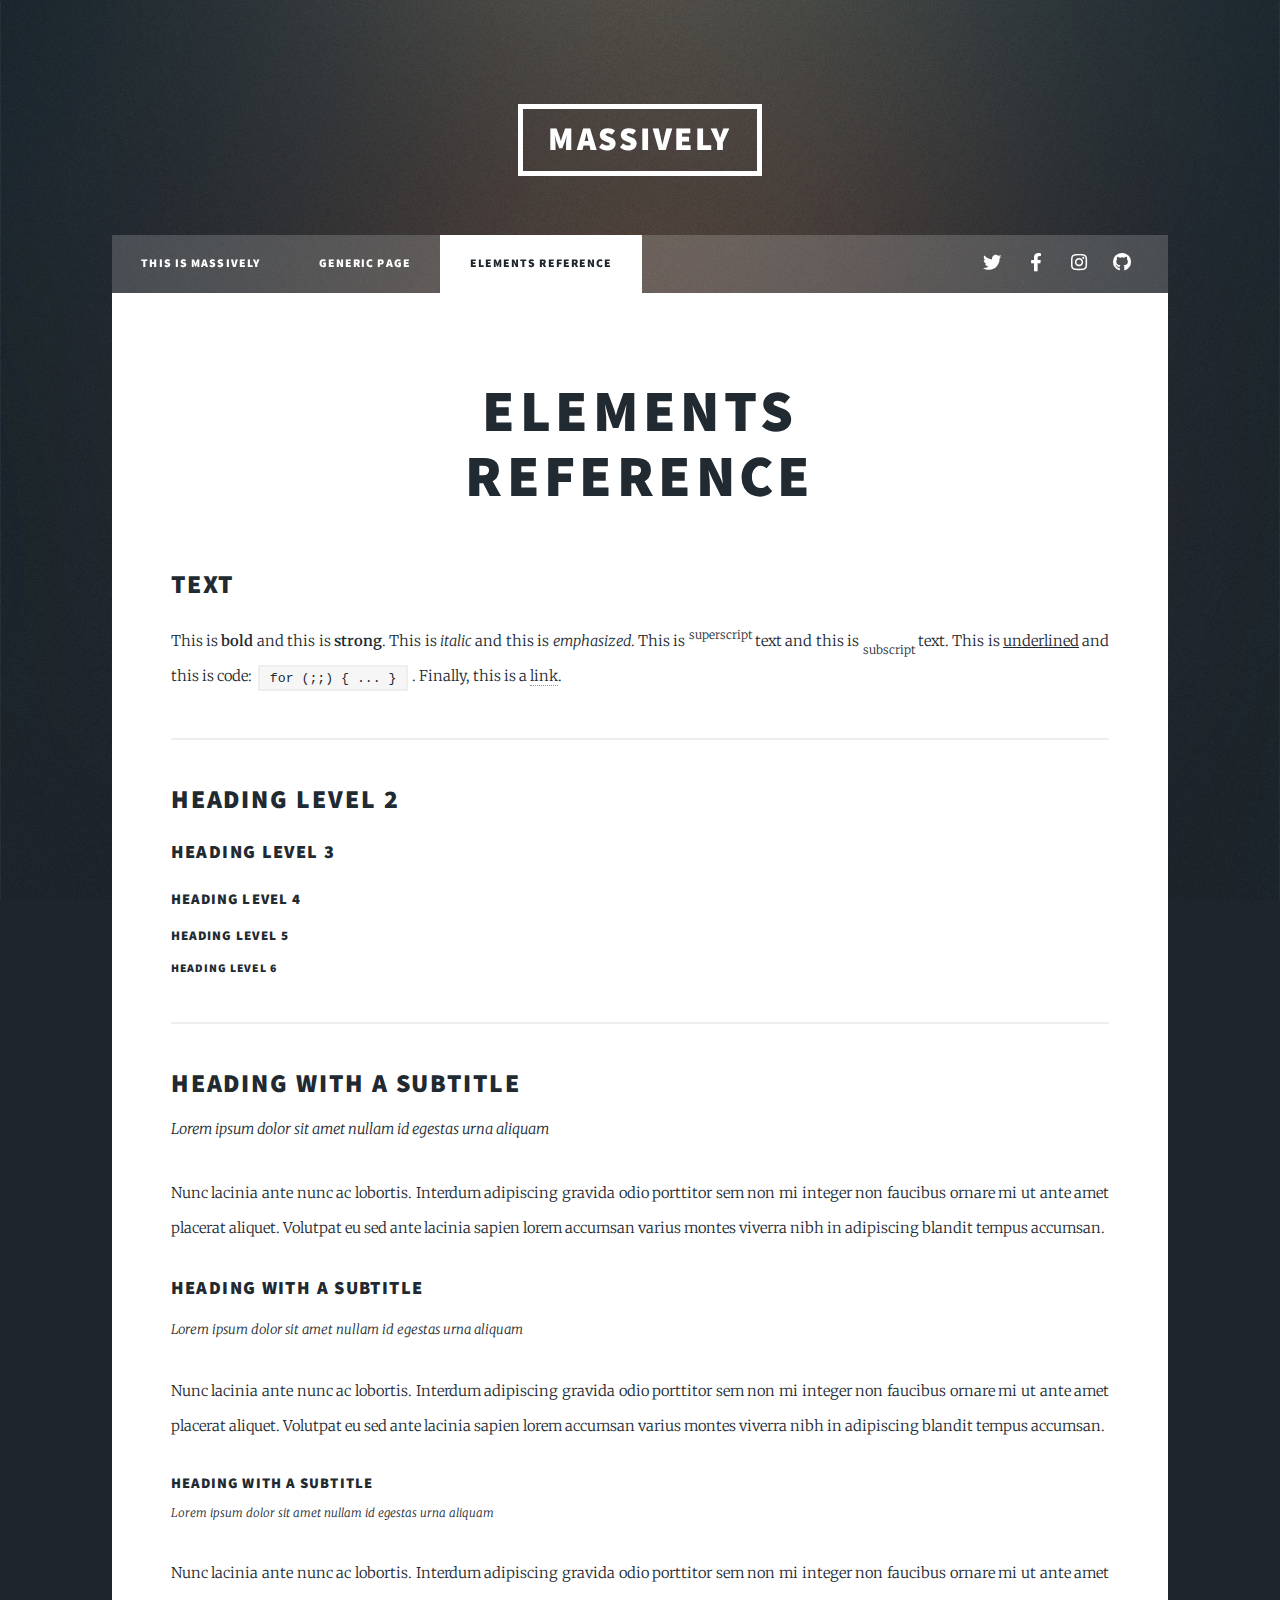
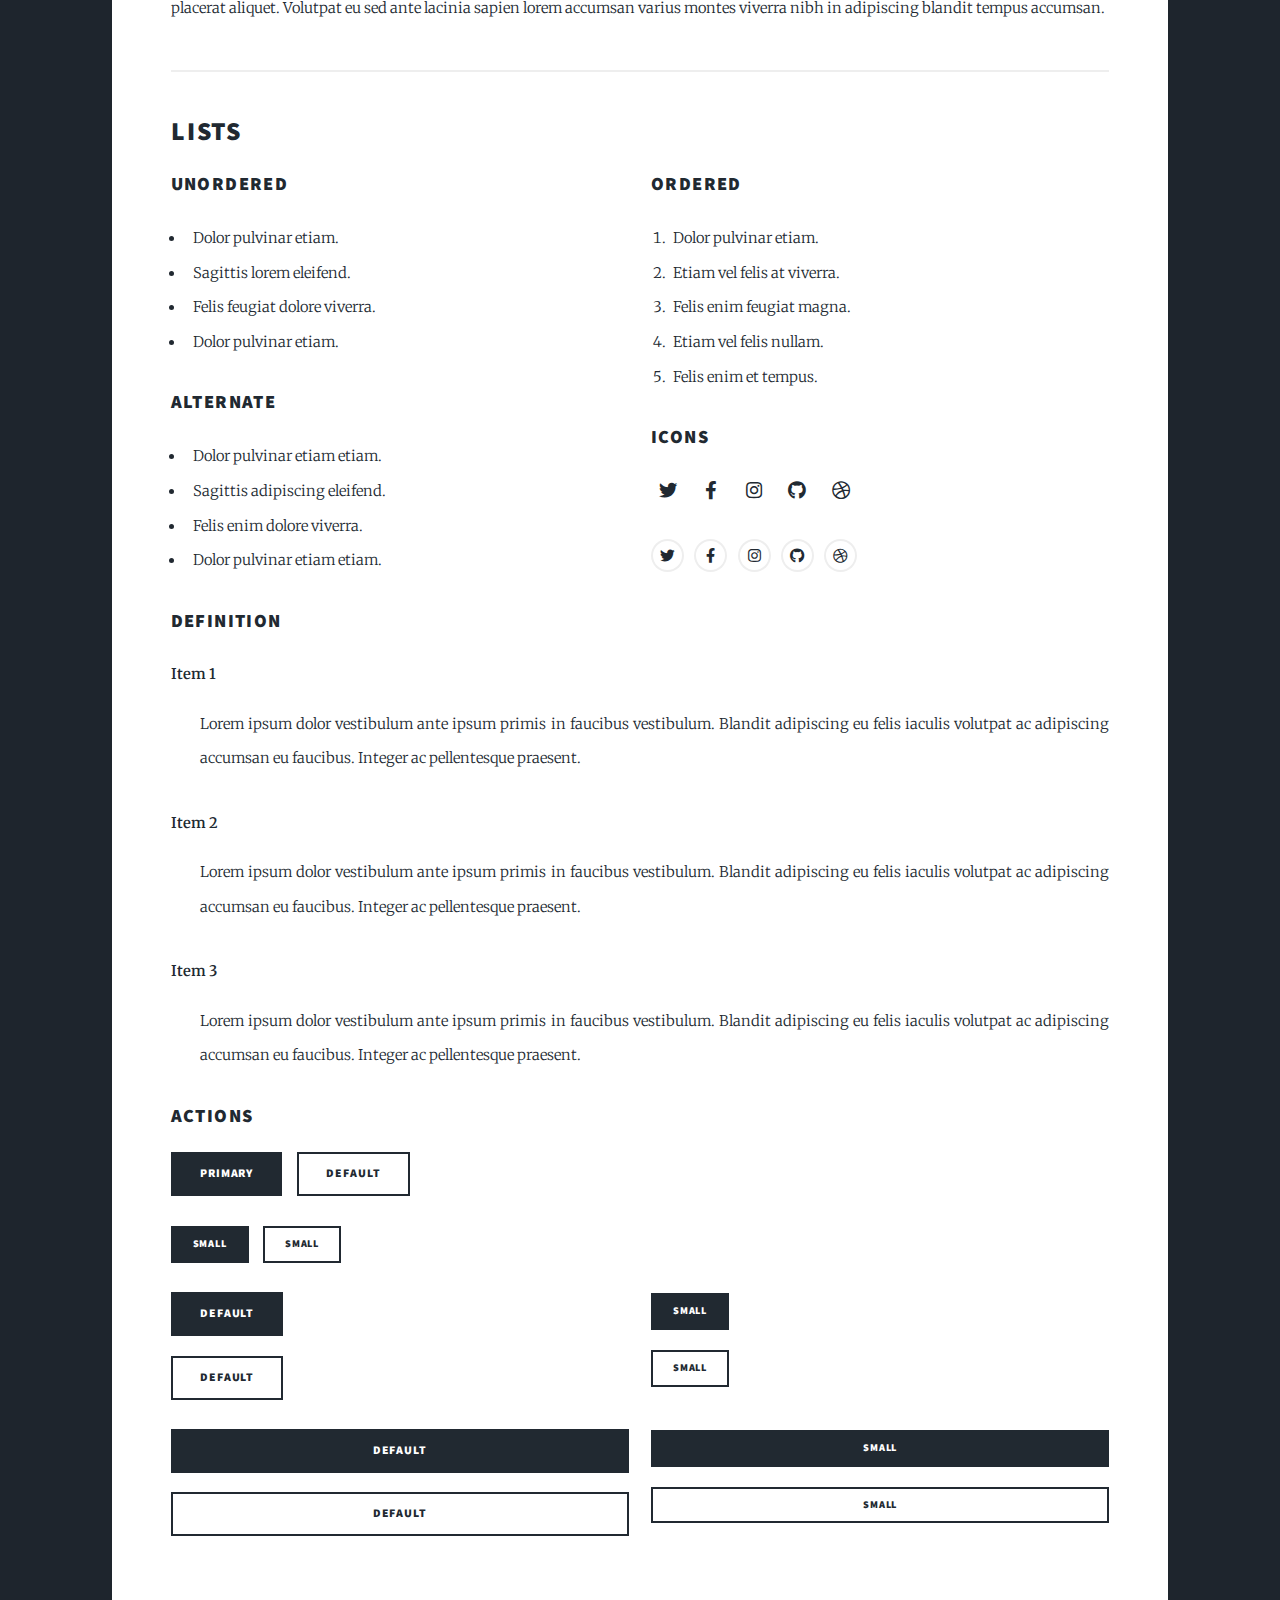
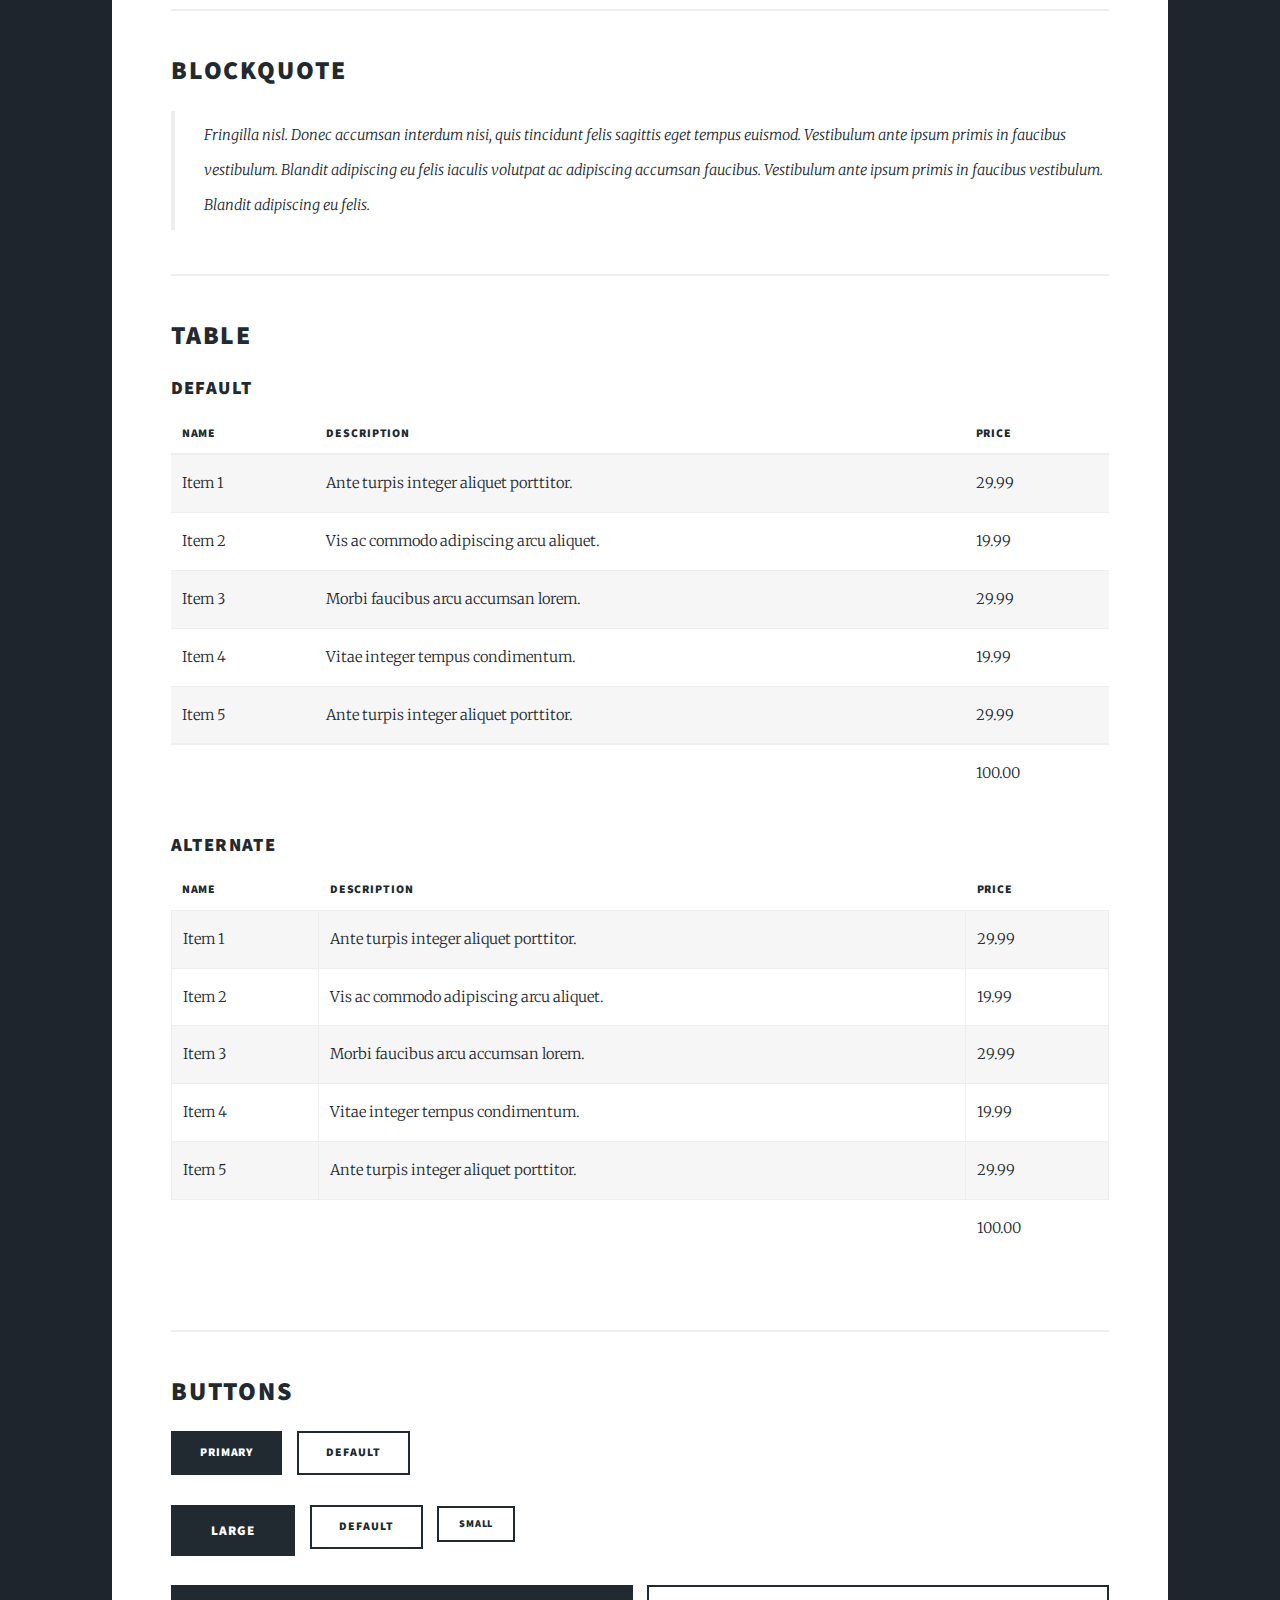
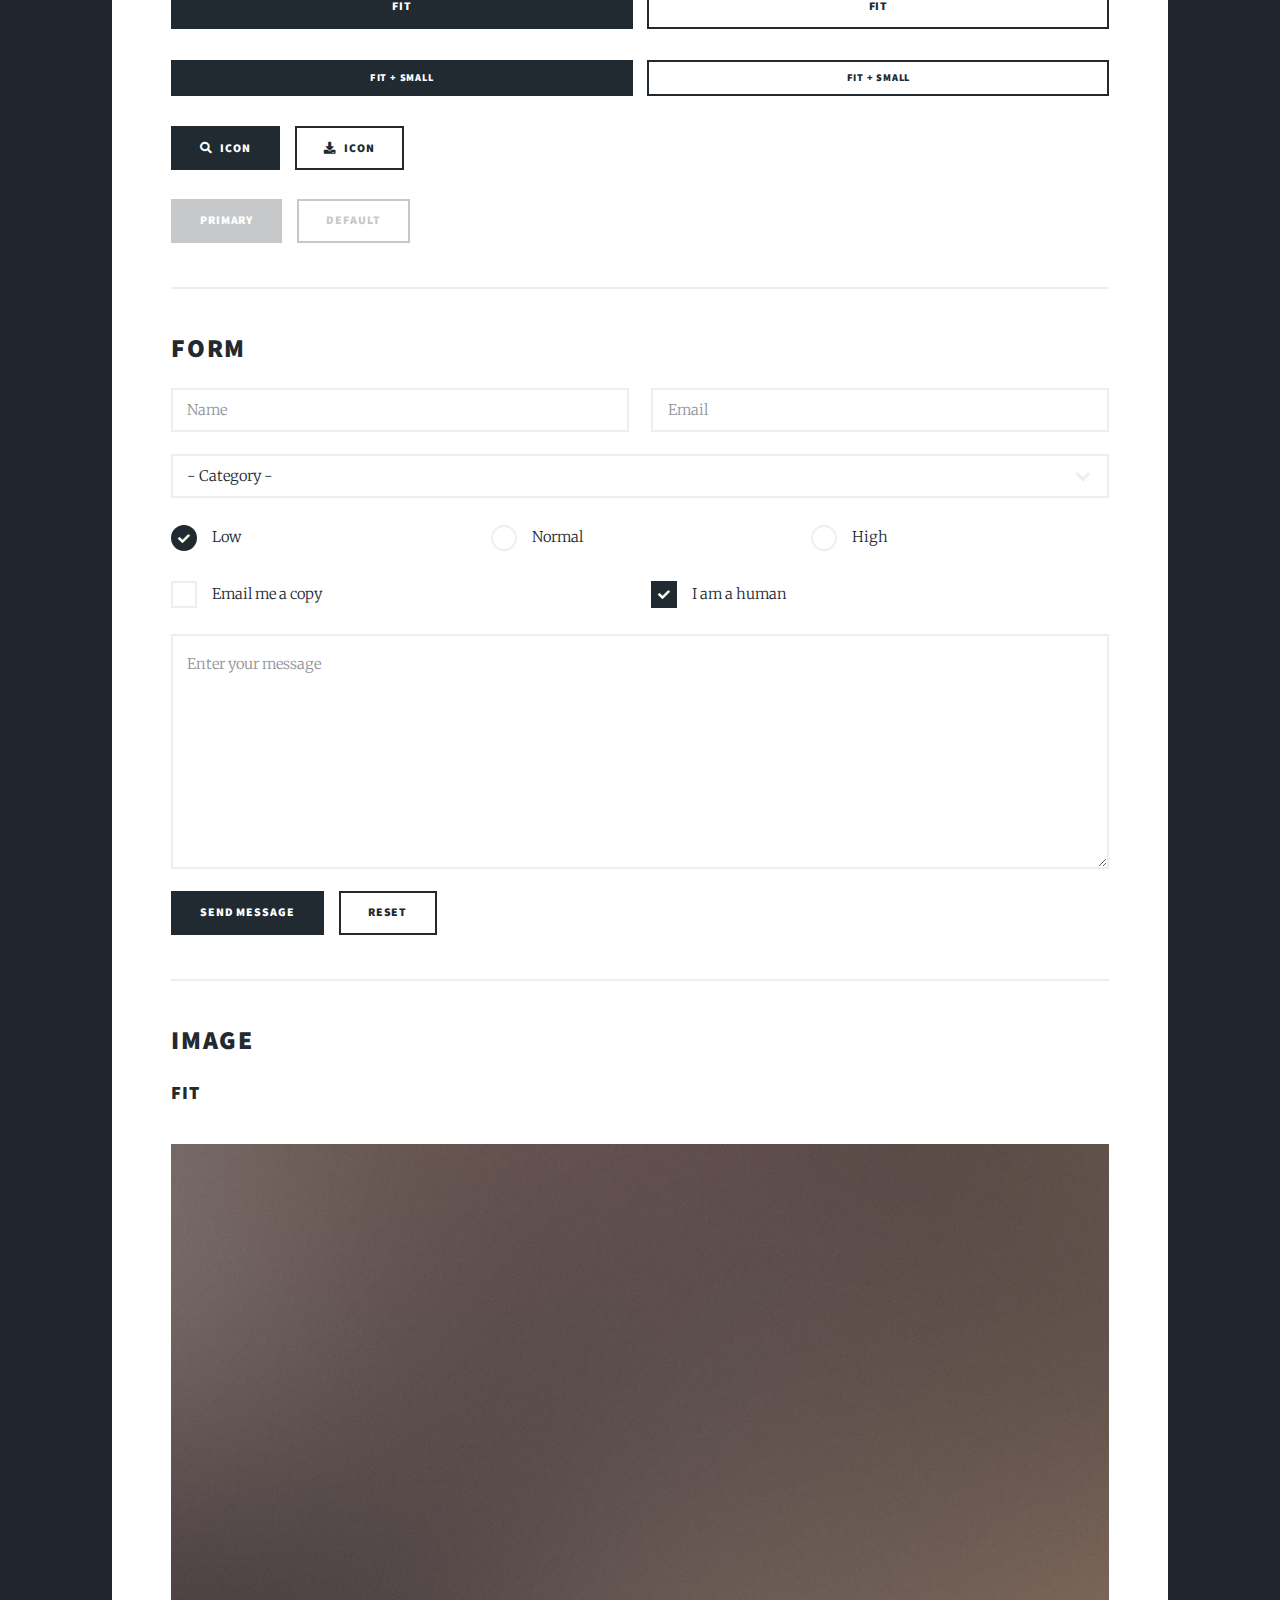
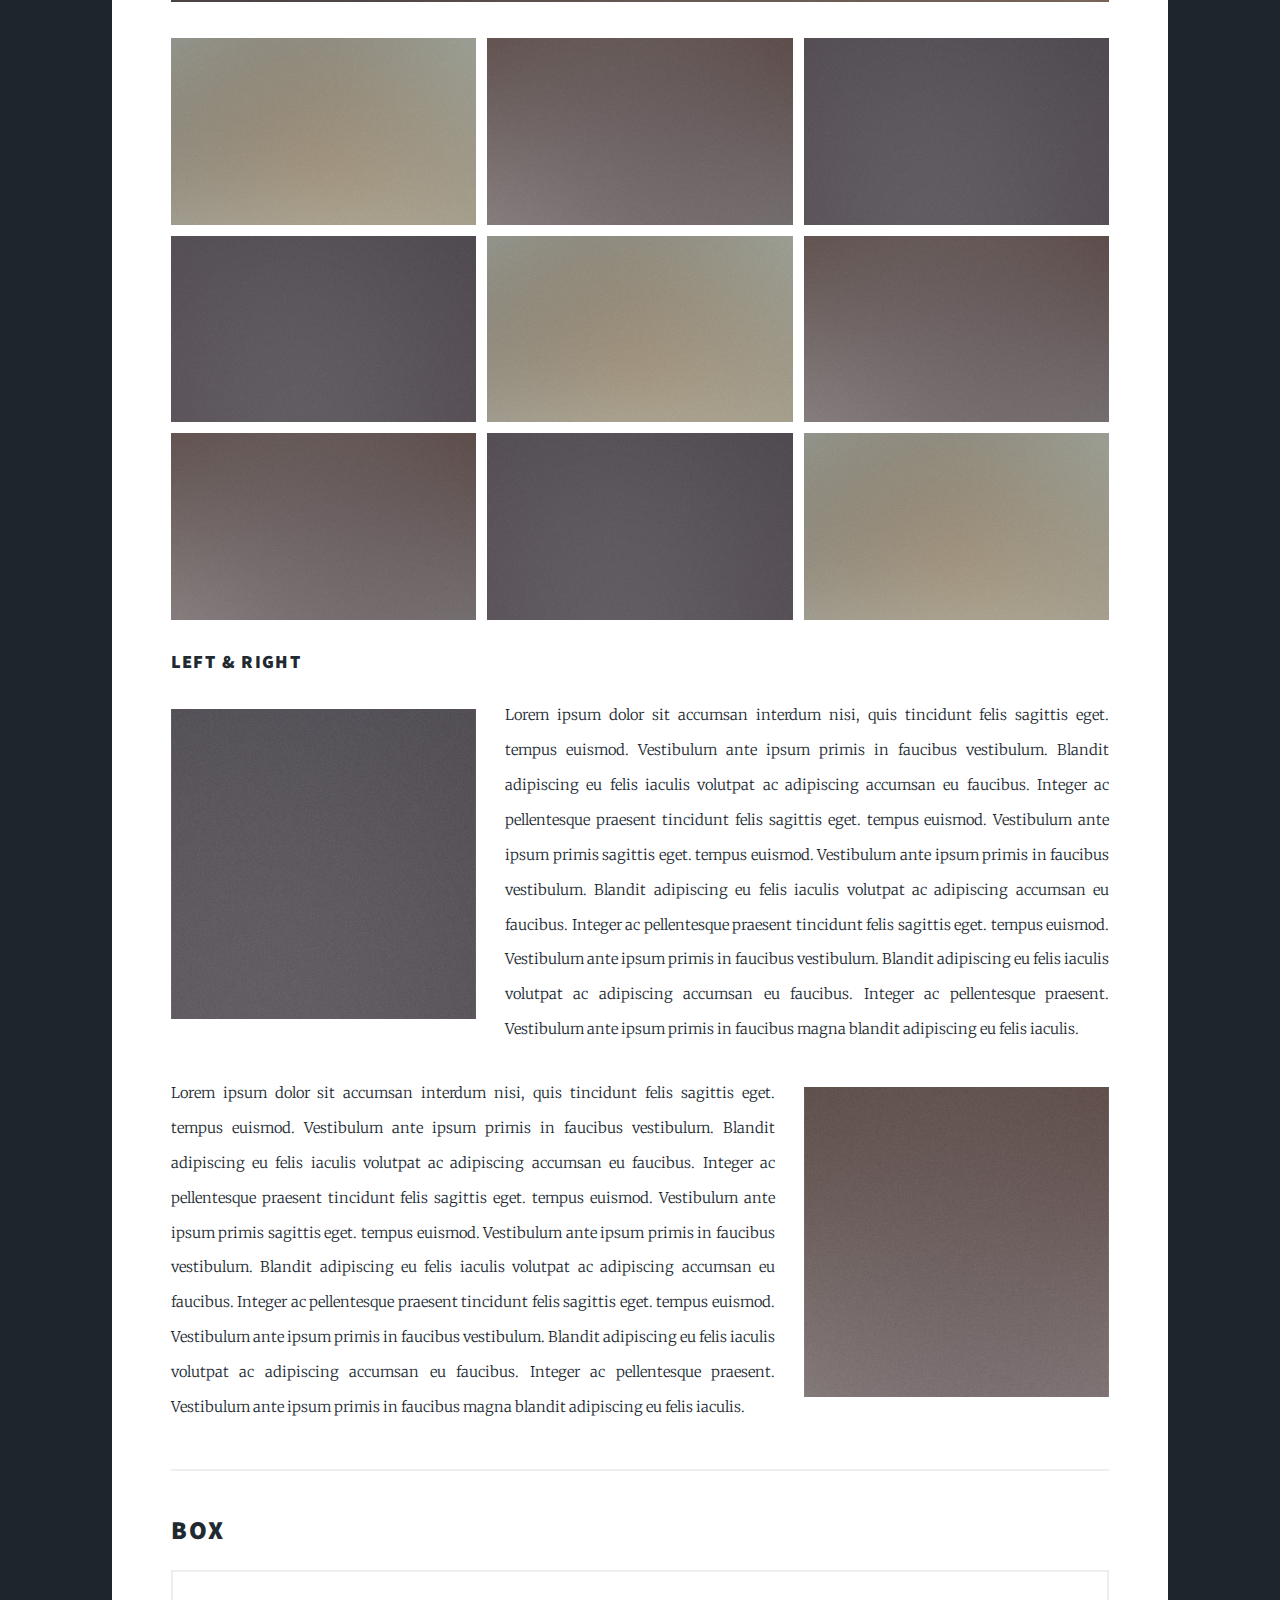
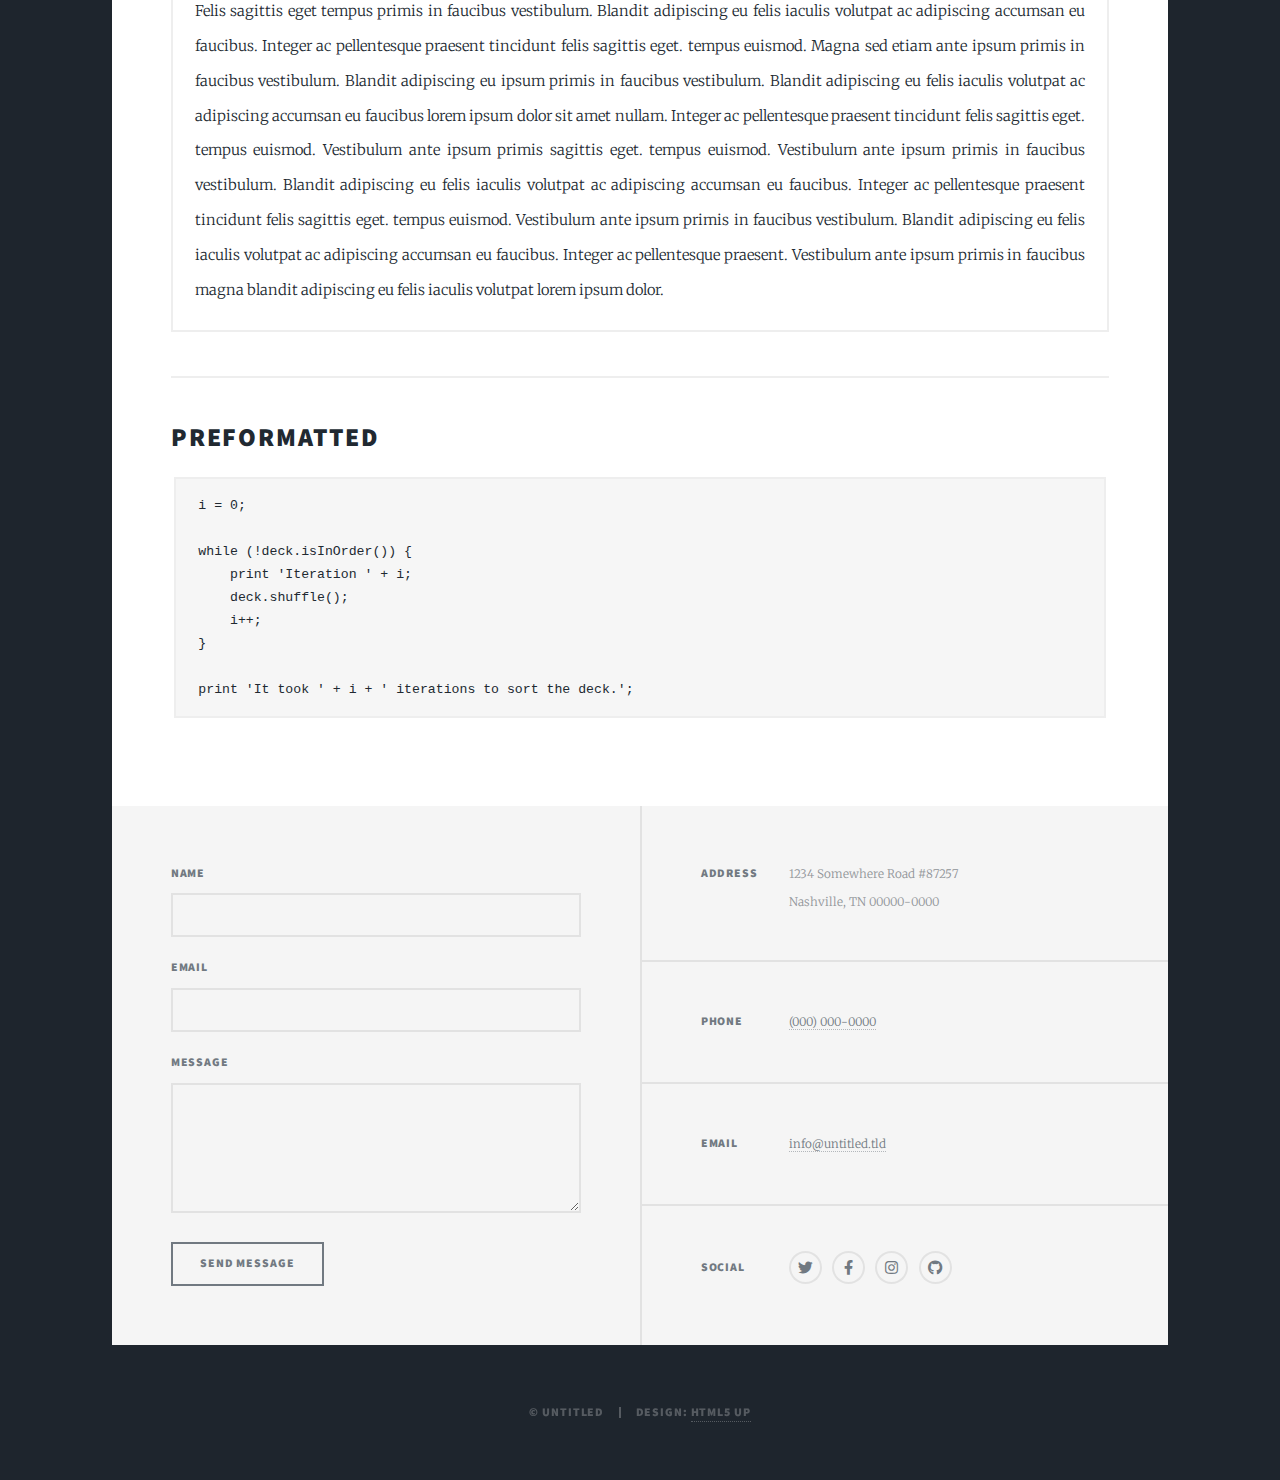
==== elements.html @ 0dc51be5 "Add files via upload" ====
<!DOCTYPE HTML>
<!--
	Massively by HTML5 UP
	html5up.net | @ajlkn
	Free for personal and commercial use under the CCA 3.0 license (html5up.net/license)
-->
<html>
	<head>
		<title>Elements Reference - Massively by HTML5 UP</title>
		<meta charset="utf-8" />
		<meta name="viewport" content="width=device-width, initial-scale=1, user-scalable=no" />
		<link rel="stylesheet" href="assets/css/main.css" />
		<noscript><link rel="stylesheet" href="assets/css/noscript.css" /></noscript>
	</head>
	<body class="is-preload">

		<!-- Wrapper -->
			<div id="wrapper">

				<!-- Header -->
					<header id="header">
						<a href="index.html" class="logo">Massively</a>
					</header>

				<!-- Nav -->
					<nav id="nav">
						<ul class="links">
							<li><a href="index.html">This is Massively</a></li>
							<li><a href="generic.html">Generic Page</a></li>
							<li class="active"><a href="elements.html">Elements Reference</a></li>
						</ul>
						<ul class="icons">
							<li><a href="#" class="icon brands fa-twitter"><span class="label">Twitter</span></a></li>
							<li><a href="#" class="icon brands fa-facebook-f"><span class="label">Facebook</span></a></li>
							<li><a href="#" class="icon brands fa-instagram"><span class="label">Instagram</span></a></li>
							<li><a href="#" class="icon brands fa-github"><span class="label">GitHub</span></a></li>
						</ul>
					</nav>

				<!-- Main -->
					<div id="main">

						<!-- Post -->
							<section class="post">
								<header class="major">
									<h1>Elements<br />
									Reference</h1>
								</header>

								<!-- Text stuff -->
									<h2>Text</h2>
									<p>This is <b>bold</b> and this is <strong>strong</strong>. This is <i>italic</i> and this is <em>emphasized</em>.
									This is <sup>superscript</sup> text and this is <sub>subscript</sub> text.
									This is <u>underlined</u> and this is code: <code>for (;;) { ... }</code>.
									Finally, this is a <a href="#">link</a>.</p>
									<hr />
									<h2>Heading Level 2</h2>
									<h3>Heading Level 3</h3>
									<h4>Heading Level 4</h4>
									<h5>Heading Level 5</h5>
									<h6>Heading Level 6</h6>
									<hr />
									<header>
										<h2>Heading with a Subtitle</h2>
										<p>Lorem ipsum dolor sit amet nullam id egestas urna aliquam</p>
									</header>
									<p>Nunc lacinia ante nunc ac lobortis. Interdum adipiscing gravida odio porttitor sem non mi integer non faucibus ornare mi ut ante amet placerat aliquet. Volutpat eu sed ante lacinia sapien lorem accumsan varius montes viverra nibh in adipiscing blandit tempus accumsan.</p>
									<header>
										<h3>Heading with a Subtitle</h3>
										<p>Lorem ipsum dolor sit amet nullam id egestas urna aliquam</p>
									</header>
									<p>Nunc lacinia ante nunc ac lobortis. Interdum adipiscing gravida odio porttitor sem non mi integer non faucibus ornare mi ut ante amet placerat aliquet. Volutpat eu sed ante lacinia sapien lorem accumsan varius montes viverra nibh in adipiscing blandit tempus accumsan.</p>
									<header>
										<h4>Heading with a Subtitle</h4>
										<p>Lorem ipsum dolor sit amet nullam id egestas urna aliquam</p>
									</header>
									<p>Nunc lacinia ante nunc ac lobortis. Interdum adipiscing gravida odio porttitor sem non mi integer non faucibus ornare mi ut ante amet placerat aliquet. Volutpat eu sed ante lacinia sapien lorem accumsan varius montes viverra nibh in adipiscing blandit tempus accumsan.</p>

									<hr />

								<!-- Lists -->
									<h2>Lists</h2>
									<div class="row">
										<div class="col-6 col-12-small">

											<h3>Unordered</h3>
											<ul>
												<li>Dolor pulvinar etiam.</li>
												<li>Sagittis lorem eleifend.</li>
												<li>Felis feugiat dolore viverra.</li>
												<li>Dolor pulvinar etiam.</li>
											</ul>

											<h3>Alternate</h3>
											<ul class="alt">
												<li>Dolor pulvinar etiam etiam.</li>
												<li>Sagittis adipiscing eleifend.</li>
												<li>Felis enim dolore viverra.</li>
												<li>Dolor pulvinar etiam etiam.</li>
											</ul>

										</div>
										<div class="col-6 col-12-small">

											<h3>Ordered</h3>
											<ol>
												<li>Dolor pulvinar etiam.</li>
												<li>Etiam vel felis at viverra.</li>
												<li>Felis enim feugiat magna.</li>
												<li>Etiam vel felis nullam.</li>
												<li>Felis enim et tempus.</li>
											</ol>

											<h3>Icons</h3>
											<ul class="icons">
												<li><a href="#" class="icon brands fa-twitter"><span class="label">Twitter</span></a></li>
												<li><a href="#" class="icon brands fa-facebook-f"><span class="label">Facebook</span></a></li>
												<li><a href="#" class="icon brands fa-instagram"><span class="label">Instagram</span></a></li>
												<li><a href="#" class="icon brands fa-github"><span class="label">Github</span></a></li>
												<li><a href="#" class="icon brands fa-dribbble"><span class="label">Dribbble</span></a></li>
											</ul>
											<ul class="icons alt">
												<li><a href="#" class="icon brands alt fa-twitter"><span class="label">Twitter</span></a></li>
												<li><a href="#" class="icon brands alt fa-facebook-f"><span class="label">Facebook</span></a></li>
												<li><a href="#" class="icon brands alt fa-instagram"><span class="label">Instagram</span></a></li>
												<li><a href="#" class="icon brands alt fa-github"><span class="label">Github</span></a></li>
												<li><a href="#" class="icon brands alt fa-dribbble"><span class="label">Dribbble</span></a></li>
											</ul>

										</div>
									</div>
									<h3>Definition</h3>
									<dl>
										<dt>Item 1</dt>
										<dd>
											<p>Lorem ipsum dolor vestibulum ante ipsum primis in faucibus vestibulum. Blandit adipiscing eu felis iaculis volutpat ac adipiscing accumsan eu faucibus. Integer ac pellentesque praesent.</p>
										</dd>
										<dt>Item 2</dt>
										<dd>
											<p>Lorem ipsum dolor vestibulum ante ipsum primis in faucibus vestibulum. Blandit adipiscing eu felis iaculis volutpat ac adipiscing accumsan eu faucibus. Integer ac pellentesque praesent.</p>
										</dd>
										<dt>Item 3</dt>
										<dd>
											<p>Lorem ipsum dolor vestibulum ante ipsum primis in faucibus vestibulum. Blandit adipiscing eu felis iaculis volutpat ac adipiscing accumsan eu faucibus. Integer ac pellentesque praesent.</p>
										</dd>
									</dl>

									<h3>Actions</h3>
									<ul class="actions">
										<li><a href="#" class="button primary">Primary</a></li>
										<li><a href="#" class="button">Default</a></li>
									</ul>
									<ul class="actions small">
										<li><a href="#" class="button primary small">Small</a></li>
										<li><a href="#" class="button small">Small</a></li>
									</ul>
									<div class="row">
										<div class="col-6 col-12-small">
											<ul class="actions stacked">
												<li><a href="#" class="button primary">Default</a></li>
												<li><a href="#" class="button">Default</a></li>
											</ul>
										</div>
										<div class="col-6 col-12-small">
											<ul class="actions stacked">
												<li><a href="#" class="button primary small">Small</a></li>
												<li><a href="#" class="button small">Small</a></li>
											</ul>
										</div>
									</div>
									<div class="row">
										<div class="col-6 col-12-small">
											<ul class="actions stacked">
												<li><a href="#" class="button primary fit">Default</a></li>
												<li><a href="#" class="button fit">Default</a></li>
											</ul>
										</div>
										<div class="col-6 col-12-small">
											<ul class="actions stacked">
												<li><a href="#" class="button primary small fit">Small</a></li>
												<li><a href="#" class="button small fit">Small</a></li>
											</ul>
										</div>
									</div>

									<hr />

								<!-- Blockquote -->
									<h2>Blockquote</h2>
									<blockquote>Fringilla nisl. Donec accumsan interdum nisi, quis tincidunt felis sagittis eget tempus euismod. Vestibulum ante ipsum primis in faucibus vestibulum. Blandit adipiscing eu felis iaculis volutpat ac adipiscing accumsan faucibus. Vestibulum ante ipsum primis in faucibus vestibulum. Blandit adipiscing eu felis.</blockquote>

									<hr />

								<!-- Table -->
									<h2>Table</h2>

									<h3>Default</h3>
									<div class="table-wrapper">
										<table>
											<thead>
												<tr>
													<th>Name</th>
													<th>Description</th>
													<th>Price</th>
												</tr>
											</thead>
											<tbody>
												<tr>
													<td>Item 1</td>
													<td>Ante turpis integer aliquet porttitor.</td>
													<td>29.99</td>
												</tr>
												<tr>
													<td>Item 2</td>
													<td>Vis ac commodo adipiscing arcu aliquet.</td>
													<td>19.99</td>
												</tr>
												<tr>
													<td>Item 3</td>
													<td> Morbi faucibus arcu accumsan lorem.</td>
													<td>29.99</td>
												</tr>
												<tr>
													<td>Item 4</td>
													<td>Vitae integer tempus condimentum.</td>
													<td>19.99</td>
												</tr>
												<tr>
													<td>Item 5</td>
													<td>Ante turpis integer aliquet porttitor.</td>
													<td>29.99</td>
												</tr>
											</tbody>
											<tfoot>
												<tr>
													<td colspan="2"></td>
													<td>100.00</td>
												</tr>
											</tfoot>
										</table>
									</div>

									<h3>Alternate</h3>
									<div class="table-wrapper">
										<table class="alt">
											<thead>
												<tr>
													<th>Name</th>
													<th>Description</th>
													<th>Price</th>
												</tr>
											</thead>
											<tbody>
												<tr>
													<td>Item 1</td>
													<td>Ante turpis integer aliquet porttitor.</td>
													<td>29.99</td>
												</tr>
												<tr>
													<td>Item 2</td>
													<td>Vis ac commodo adipiscing arcu aliquet.</td>
													<td>19.99</td>
												</tr>
												<tr>
													<td>Item 3</td>
													<td> Morbi faucibus arcu accumsan lorem.</td>
													<td>29.99</td>
												</tr>
												<tr>
													<td>Item 4</td>
													<td>Vitae integer tempus condimentum.</td>
													<td>19.99</td>
												</tr>
												<tr>
													<td>Item 5</td>
													<td>Ante turpis integer aliquet porttitor.</td>
													<td>29.99</td>
												</tr>
											</tbody>
											<tfoot>
												<tr>
													<td colspan="2"></td>
													<td>100.00</td>
												</tr>
											</tfoot>
										</table>
									</div>

									<hr />

								<!-- Buttons -->
									<h2>Buttons</h2>
									<ul class="actions">
										<li><a href="#" class="button primary">Primary</a></li>
										<li><a href="#" class="button">Default</a></li>
									</ul>
									<ul class="actions">
										<li><a href="#" class="button primary large">Large</a></li>
										<li><a href="#" class="button">Default</a></li>
										<li><a href="#" class="button small">Small</a></li>
									</ul>
									<ul class="actions fit">
										<li><a href="#" class="button primary fit">Fit</a></li>
										<li><a href="#" class="button fit">Fit</a></li>
									</ul>
									<ul class="actions fit small">
										<li><a href="#" class="button primary fit small">Fit + Small</a></li>
										<li><a href="#" class="button fit small">Fit + Small</a></li>
									</ul>
									<ul class="actions">
										<li><a href="#" class="button primary icon solid fa-search">Icon</a></li>
										<li><a href="#" class="button icon solid fa-download">Icon</a></li>
									</ul>
									<ul class="actions">
										<li><span class="button primary disabled">Primary</span></li>
										<li><span class="button disabled">Default</span></li>
									</ul>

									<hr />

								<!-- Form -->
									<h2>Form</h2>

									<form method="post" action="#">
										<div class="row gtr-uniform">
											<div class="col-6 col-12-xsmall">
												<input type="text" name="demo-name" id="demo-name" value="" placeholder="Name" />
											</div>
											<div class="col-6 col-12-xsmall">
												<input type="email" name="demo-email" id="demo-email" value="" placeholder="Email" />
											</div>
											<!-- Break -->
											<div class="col-12">
												<select name="demo-category" id="demo-category">
													<option value="">- Category -</option>
													<option value="1">Manufacturing</option>
													<option value="1">Shipping</option>
													<option value="1">Administration</option>
													<option value="1">Human Resources</option>
												</select>
											</div>
											<!-- Break -->
											<div class="col-4 col-12-small">
												<input type="radio" id="demo-priority-low" name="demo-priority" checked>
												<label for="demo-priority-low">Low</label>
											</div>
											<div class="col-4 col-12-small">
												<input type="radio" id="demo-priority-normal" name="demo-priority">
												<label for="demo-priority-normal">Normal</label>
											</div>
											<div class="col-4 col-12-small">
												<input type="radio" id="demo-priority-high" name="demo-priority">
												<label for="demo-priority-high">High</label>
											</div>
											<!-- Break -->
											<div class="col-6 col-12-small">
												<input type="checkbox" id="demo-copy" name="demo-copy">
												<label for="demo-copy">Email me a copy</label>
											</div>
											<div class="col-6 col-12-small">
												<input type="checkbox" id="demo-human" name="demo-human" checked>
												<label for="demo-human">I am a human</label>
											</div>
											<!-- Break -->
											<div class="col-12">
												<textarea name="demo-message" id="demo-message" placeholder="Enter your message" rows="6"></textarea>
											</div>
											<!-- Break -->
											<div class="col-12">
												<ul class="actions">
													<li><input type="submit" value="Send Message" class="primary" /></li>
													<li><input type="reset" value="Reset" /></li>
												</ul>
											</div>
										</div>
									</form>

									<hr />

								<!-- Image -->
									<h2>Image</h2>

									<h3>Fit</h3>
									<span class="image fit"><img src="images/pic01.jpg" alt="" /></span>
									<div class="box alt">
										<div class="row gtr-50 gtr-uniform">
											<div class="col-4"><span class="image fit"><img src="images/pic02.jpg" alt="" /></span></div>
											<div class="col-4"><span class="image fit"><img src="images/pic03.jpg" alt="" /></span></div>
											<div class="col-4"><span class="image fit"><img src="images/pic04.jpg" alt="" /></span></div>
											<!-- Break -->
											<div class="col-4"><span class="image fit"><img src="images/pic04.jpg" alt="" /></span></div>
											<div class="col-4"><span class="image fit"><img src="images/pic02.jpg" alt="" /></span></div>
											<div class="col-4"><span class="image fit"><img src="images/pic03.jpg" alt="" /></span></div>
											<!-- Break -->
											<div class="col-4"><span class="image fit"><img src="images/pic03.jpg" alt="" /></span></div>
											<div class="col-4"><span class="image fit"><img src="images/pic04.jpg" alt="" /></span></div>
											<div class="col-4"><span class="image fit"><img src="images/pic02.jpg" alt="" /></span></div>
										</div>
									</div>

									<h3>Left &amp; Right</h3>
									<p><span class="image left"><img src="images/pic08.jpg" alt="" /></span>Lorem ipsum dolor sit accumsan interdum nisi, quis tincidunt felis sagittis eget. tempus euismod. Vestibulum ante ipsum primis in faucibus vestibulum. Blandit adipiscing eu felis iaculis volutpat ac adipiscing accumsan eu faucibus. Integer ac pellentesque praesent tincidunt felis sagittis eget. tempus euismod. Vestibulum ante ipsum primis sagittis eget. tempus euismod. Vestibulum ante ipsum primis in faucibus vestibulum. Blandit adipiscing eu felis iaculis volutpat ac adipiscing accumsan eu faucibus. Integer ac pellentesque praesent tincidunt felis sagittis eget. tempus euismod. Vestibulum ante ipsum primis in faucibus vestibulum. Blandit adipiscing eu felis iaculis volutpat ac adipiscing accumsan eu faucibus. Integer ac pellentesque praesent. Vestibulum ante ipsum primis in faucibus magna blandit adipiscing eu felis iaculis.</p>
									<p><span class="image right"><img src="images/pic09.jpg" alt="" /></span>Lorem ipsum dolor sit accumsan interdum nisi, quis tincidunt felis sagittis eget. tempus euismod. Vestibulum ante ipsum primis in faucibus vestibulum. Blandit adipiscing eu felis iaculis volutpat ac adipiscing accumsan eu faucibus. Integer ac pellentesque praesent tincidunt felis sagittis eget. tempus euismod. Vestibulum ante ipsum primis sagittis eget. tempus euismod. Vestibulum ante ipsum primis in faucibus vestibulum. Blandit adipiscing eu felis iaculis volutpat ac adipiscing accumsan eu faucibus. Integer ac pellentesque praesent tincidunt felis sagittis eget. tempus euismod. Vestibulum ante ipsum primis in faucibus vestibulum. Blandit adipiscing eu felis iaculis volutpat ac adipiscing accumsan eu faucibus. Integer ac pellentesque praesent. Vestibulum ante ipsum primis in faucibus magna blandit adipiscing eu felis iaculis.</p>

									<hr />

								<!-- Box -->
									<h2>Box</h2>
									<div class="box">
										<p>Felis sagittis eget tempus primis in faucibus vestibulum. Blandit adipiscing eu felis iaculis volutpat ac adipiscing accumsan eu faucibus. Integer ac pellentesque praesent tincidunt felis sagittis eget. tempus euismod. Magna sed etiam ante ipsum primis in faucibus vestibulum. Blandit adipiscing eu ipsum primis in faucibus vestibulum. Blandit adipiscing eu felis iaculis volutpat ac adipiscing accumsan eu faucibus lorem ipsum dolor sit amet nullam. Integer ac pellentesque praesent tincidunt felis sagittis eget. tempus euismod. Vestibulum ante ipsum primis sagittis eget. tempus euismod. Vestibulum ante ipsum primis in faucibus vestibulum. Blandit adipiscing eu felis iaculis volutpat ac adipiscing accumsan eu faucibus. Integer ac pellentesque praesent tincidunt felis sagittis eget. tempus euismod. Vestibulum ante ipsum primis in faucibus vestibulum. Blandit adipiscing eu felis iaculis volutpat ac adipiscing accumsan eu faucibus. Integer ac pellentesque praesent. Vestibulum ante ipsum primis in faucibus magna blandit adipiscing eu felis iaculis volutpat lorem ipsum dolor.</p>
									</div>

									<hr />

								<!-- Preformatted Code -->
									<h2>Preformatted</h2>
									<pre><code>i = 0;

while (!deck.isInOrder()) {
    print 'Iteration ' + i;
    deck.shuffle();
    i++;
}

print 'It took ' + i + ' iterations to sort the deck.';
</code></pre>

							</section>

					</div>

				<!-- Footer -->
					<footer id="footer">
						<section>
							<form method="post" action="#">
								<div class="fields">
									<div class="field">
										<label for="name">Name</label>
										<input type="text" name="name" id="name" />
									</div>
									<div class="field">
										<label for="email">Email</label>
										<input type="text" name="email" id="email" />
									</div>
									<div class="field">
										<label for="message">Message</label>
										<textarea name="message" id="message" rows="3"></textarea>
									</div>
								</div>
								<ul class="actions">
									<li><input type="submit" value="Send Message" /></li>
								</ul>
							</form>
						</section>
						<section class="split contact">
							<section class="alt">
								<h3>Address</h3>
								<p>1234 Somewhere Road #87257<br />
								Nashville, TN 00000-0000</p>
							</section>
							<section>
								<h3>Phone</h3>
								<p><a href="#">(000) 000-0000</a></p>
							</section>
							<section>
								<h3>Email</h3>
								<p><a href="#">info@untitled.tld</a></p>
							</section>
							<section>
								<h3>Social</h3>
								<ul class="icons alt">
									<li><a href="#" class="icon brands alt fa-twitter"><span class="label">Twitter</span></a></li>
									<li><a href="#" class="icon brands alt fa-facebook-f"><span class="label">Facebook</span></a></li>
									<li><a href="#" class="icon brands alt fa-instagram"><span class="label">Instagram</span></a></li>
									<li><a href="#" class="icon brands alt fa-github"><span class="label">GitHub</span></a></li>
								</ul>
							</section>
						</section>
					</footer>

				<!-- Copyright -->
					<div id="copyright">
						<ul><li>&copy; Untitled</li><li>Design: <a href="https://html5up.net">HTML5 UP</a></li></ul>
					</div>

			</div>

		<!-- Scripts -->
			<script src="assets/js/jquery.min.js"></script>
			<script src="assets/js/jquery.scrollex.min.js"></script>
			<script src="assets/js/jquery.scrolly.min.js"></script>
			<script src="assets/js/browser.min.js"></script>
			<script src="assets/js/breakpoints.min.js"></script>
			<script src="assets/js/util.js"></script>
			<script src="assets/js/main.js"></script>

	</body>
</html>
---- assets/css/main.css ----
@import url(fontawesome-all.min.css);
@import url("https://fonts.googleapis.com/css?family=Merriweather:300,700,300italic,700italic|Source+Sans+Pro:900");

/*
	Massively by HTML5 UP
	html5up.net | @ajlkn
	Free for personal and commercial use under the CCA 3.0 license (html5up.net/license)
*/

html, body, div, span, applet, object,
iframe, h1, h2, h3, h4, h5, h6, p, blockquote,
pre, a, abbr, acronym, address, big, cite,
code, del, dfn, em, img, ins, kbd, q, s, samp,
small, strike, strong, sub, sup, tt, var, b,
u, i, center, dl, dt, dd, ol, ul, li, fieldset,
form, label, legend, table, caption, tbody,
tfoot, thead, tr, th, td, article, aside,
canvas, details, embed, figure, figcaption,
footer, header, hgroup, menu, nav, output, ruby,
section, summary, time, mark, audio, video {
	margin: 0;
	padding: 0;
	border: 0;
	font-size: 100%;
	font: inherit;
	vertical-align: baseline;}

article, aside, details, figcaption, figure,
footer, header, hgroup, menu, nav, section {
	display: block;}

body {
	line-height: 1;
}

ol, ul {
	list-style: none;
}

blockquote, q {
	quotes: none;
}

	blockquote:before, blockquote:after, q:before, q:after {
		content: '';
		content: none;
	}

table {
	border-collapse: collapse;
	border-spacing: 0;
}

body {
	-webkit-text-size-adjust: none;
}

mark {
	background-color: transparent;
	color: inherit;
}

input::-moz-focus-inner {
	border: 0;
	padding: 0;
}

input, select, textarea {
	-moz-appearance: none;
	-webkit-appearance: none;
	-ms-appearance: none;
	appearance: none;
}

/* Basic */

	@-ms-viewport {
		width: device-width;
	}

	body {
		-ms-overflow-style: scrollbar;
	}

	@media screen and (max-width: 480px) {

		html, body {
			min-width: 320px;
		}

	}

	html {
		box-sizing: border-box;
	}

	*, *:before, *:after {
		box-sizing: inherit;
	}

	body {
		background-color: #1e252d;
	}

		body.is-preload *, body.is-preload *:before, body.is-preload *:after {
			-moz-animation: none !important;
			-webkit-animation: none !important;
			-ms-animation: none !important;
			animation: none !important;
			-moz-transition: none !important;
			-webkit-transition: none !important;
			-ms-transition: none !important;
			transition: none !important;
		}

/* Type */

	html {
		font-size: 16pt;
	}

		@media screen and (max-width: 1680px) {

			html {
				font-size: 12pt;
			}

		}

		@media screen and (max-width: 1280px) {

			html {
				font-size: 11pt;
			}

		}

		@media screen and (max-width: 360px) {

			html {
				font-size: 10pt;
			}

		}

	body {
		color: #212931;
	}

	body, input, select, textarea {
		font-family: "Merriweather", Georgia, serif;
		font-weight: 300;
		font-size: 1rem;
		line-height: 2.375;
	}

	a {
		-moz-transition: color 0.2s ease-in-out, background-color 0.2s ease-in-out, border-color 0.2s ease-in-out, box-shadow 0.2s ease-in-out;
		-webkit-transition: color 0.2s ease-in-out, background-color 0.2s ease-in-out, border-color 0.2s ease-in-out, box-shadow 0.2s ease-in-out;
		-ms-transition: color 0.2s ease-in-out, background-color 0.2s ease-in-out, border-color 0.2s ease-in-out, box-shadow 0.2s ease-in-out;
		transition: color 0.2s ease-in-out, background-color 0.2s ease-in-out, border-color 0.2s ease-in-out, box-shadow 0.2s ease-in-out;
		border-bottom: dotted 1px;
		text-decoration: none;
	}

		a:hover {
			border-bottom-color: transparent;
		}

	strong, b {
		font-weight: 600;
	}

	em, i {
		font-style: italic;
	}

	p {
		text-align: justify;
		margin: 0 0 2rem 0;
	}

	h1, h2, h3, h4, h5, h6 {
		font-family: "Source Sans Pro", Helvetica, sans-serif;
		font-weight: 900;
		line-height: 1.5;
		letter-spacing: 0.075em;
		text-transform: uppercase;
		margin: 0 0 1rem 0;
	}

		h1 a, h2 a, h3 a, h4 a, h5 a, h6 a {
			border-bottom: 0;
			color: inherit;
			text-decoration: none;
		}

	h1 {
		font-size: 4rem;
		line-height: 1.1;
		margin: 0 0 2rem 0;
	}

	h2 {
		font-size: 1.75rem;
		line-height: 1.3;
		margin: 0 0 1.5rem 0;
	}

	h3 {
		font-size: 1.25rem;
		margin: 0 0 1.5rem 0;
	}

	h4 {
		font-size: 1rem;
	}

	h5 {
		font-size: 0.9rem;
	}

	h6 {
		font-size: 0.8rem;
	}

	sub {
		font-size: 0.8rem;
		position: relative;
		top: 0.5rem;
	}

	sup {
		font-size: 0.8rem;
		position: relative;
		top: -0.5rem;
	}

	blockquote {
		border-left: solid 4px;
		font-style: italic;
		margin: 0 0 2rem 0;
		padding: 0.5rem 0 0.5rem 2rem;
	}

	code {
		border: solid 2px;
		font-family: "Courier New", monospace;
		font-size: 0.9rem;
		margin: 0 0.25rem;
		padding: 0.25rem 0.65rem;
	}

	pre {
		-webkit-overflow-scrolling: touch;
		font-family: "Courier New", monospace;
		font-size: 0.9rem;
		margin: 0 0 2rem 0;
	}

		pre code {
			display: block;
			line-height: 1.75;
			padding: 1rem 1.5rem;
			overflow-x: auto;
		}

	hr {
		border: 0;
		border-bottom: solid 2px;
		margin: 3rem 0;
	}

		hr.major {
			margin: 5rem 0;
		}

	.align-left {
		text-align: left;
	}

	.align-center {
		text-align: center;
	}

	.align-right {
		text-align: right;
	}

	input, select, textarea {
		color: #212931;
	}

	a {
		color: #212931;
		border-bottom-color: rgba(33, 41, 49, 0.5);
	}

		a:hover {
			border-bottom-color: transparent;
			color: #18bfef !important;
		}

	strong, b {
		color: #212931;
	}

	h1, h2, h3, h4, h5, h6 {
		color: #212931;
	}

	blockquote {
		border-left-color: #eeeeee;
	}

	code {
		background: rgba(220, 220, 220, 0.25);
		border-color: #eeeeee;
	}

	hr {
		border-bottom-color: #eeeeee;
	}

/* Row */

	.row {
		display: flex;
		flex-wrap: wrap;
		box-sizing: border-box;
		align-items: stretch;
	}

		.row > * {
			box-sizing: border-box;
		}

		.row.gtr-uniform > * > :last-child {
			margin-bottom: 0;
		}

		.row.aln-left {
			justify-content: flex-start;
		}

		.row.aln-center {
			justify-content: center;
		}

		.row.aln-right {
			justify-content: flex-end;
		}

		.row.aln-top {
			align-items: flex-start;
		}

		.row.aln-middle {
			align-items: center;
		}

		.row.aln-bottom {
			align-items: flex-end;
		}

		.row > .imp {
			order: -1;
		}

		.row > .col-1 {
			width: 8.33333%;
		}

		.row > .off-1 {
			margin-left: 8.33333%;
		}

		.row > .col-2 {
			width: 16.66667%;
		}

		.row > .off-2 {
			margin-left: 16.66667%;
		}

		.row > .col-3 {
			width: 25%;
		}

		.row > .off-3 {
			margin-left: 25%;
		}

		.row > .col-4 {
			width: 33.33333%;
		}

		.row > .off-4 {
			margin-left: 33.33333%;
		}

		.row > .col-5 {
			width: 41.66667%;
		}

		.row > .off-5 {
			margin-left: 41.66667%;
		}

		.row > .col-6 {
			width: 50%;
		}

		.row > .off-6 {
			margin-left: 50%;
		}

		.row > .col-7 {
			width: 58.33333%;
		}

		.row > .off-7 {
			margin-left: 58.33333%;
		}

		.row > .col-8 {
			width: 66.66667%;
		}

		.row > .off-8 {
			margin-left: 66.66667%;
		}

		.row > .col-9 {
			width: 75%;
		}

		.row > .off-9 {
			margin-left: 75%;
		}

		.row > .col-10 {
			width: 83.33333%;
		}

		.row > .off-10 {
			margin-left: 83.33333%;
		}

		.row > .col-11 {
			width: 91.66667%;
		}

		.row > .off-11 {
			margin-left: 91.66667%;
		}

		.row > .col-12 {
			width: 100%;
		}

		.row > .off-12 {
			margin-left: 100%;
		}

		.row.gtr-0 {
			margin-top: 0;
			margin-left: 0rem;
		}

			.row.gtr-0 > * {
				padding: 0 0 0 0rem;
			}

			.row.gtr-0.gtr-uniform {
				margin-top: 0rem;
			}

				.row.gtr-0.gtr-uniform > * {
					padding-top: 0rem;
				}

		.row.gtr-25 {
			margin-top: 0;
			margin-left: -0.375rem;
		}

			.row.gtr-25 > * {
				padding: 0 0 0 0.375rem;
			}

			.row.gtr-25.gtr-uniform {
				margin-top: -0.375rem;
			}

				.row.gtr-25.gtr-uniform > * {
					padding-top: 0.375rem;
				}

		.row.gtr-50 {
			margin-top: 0;
			margin-left: -0.75rem;
		}

			.row.gtr-50 > * {
				padding: 0 0 0 0.75rem;
			}

			.row.gtr-50.gtr-uniform {
				margin-top: -0.75rem;
			}

				.row.gtr-50.gtr-uniform > * {
					padding-top: 0.75rem;
				}

		.row {
			margin-top: 0;
			margin-left: -1.5rem;
		}

			.row > * {
				padding: 0 0 0 1.5rem;
			}

			.row.gtr-uniform {
				margin-top: -1.5rem;
			}

				.row.gtr-uniform > * {
					padding-top: 1.5rem;
				}

		.row.gtr-150 {
			margin-top: 0;
			margin-left: -2.25rem;
		}

			.row.gtr-150 > * {
				padding: 0 0 0 2.25rem;
			}

			.row.gtr-150.gtr-uniform {
				margin-top: -2.25rem;
			}

				.row.gtr-150.gtr-uniform > * {
					padding-top: 2.25rem;
				}

		.row.gtr-200 {
			margin-top: 0;
			margin-left: -3rem;
		}

			.row.gtr-200 > * {
				padding: 0 0 0 3rem;
			}

			.row.gtr-200.gtr-uniform {
				margin-top: -3rem;
			}

				.row.gtr-200.gtr-uniform > * {
					padding-top: 3rem;
				}

		@media screen and (max-width: 1680px) {

			.row {
				display: flex;
				flex-wrap: wrap;
				box-sizing: border-box;
				align-items: stretch;
			}

				.row > * {
					box-sizing: border-box;
				}

				.row.gtr-uniform > * > :last-child {
					margin-bottom: 0;
				}

				.row.aln-left {
					justify-content: flex-start;
				}

				.row.aln-center {
					justify-content: center;
				}

				.row.aln-right {
					justify-content: flex-end;
				}

				.row.aln-top {
					align-items: flex-start;
				}

				.row.aln-middle {
					align-items: center;
				}

				.row.aln-bottom {
					align-items: flex-end;
				}

				.row > .imp-xlarge {
					order: -1;
				}

				.row > .col-1-xlarge {
					width: 8.33333%;
				}

				.row > .off-1-xlarge {
					margin-left: 8.33333%;
				}

				.row > .col-2-xlarge {
					width: 16.66667%;
				}

				.row > .off-2-xlarge {
					margin-left: 16.66667%;
				}

				.row > .col-3-xlarge {
					width: 25%;
				}

				.row > .off-3-xlarge {
					margin-left: 25%;
				}

				.row > .col-4-xlarge {
					width: 33.33333%;
				}

				.row > .off-4-xlarge {
					margin-left: 33.33333%;
				}

				.row > .col-5-xlarge {
					width: 41.66667%;
				}

				.row > .off-5-xlarge {
					margin-left: 41.66667%;
				}

				.row > .col-6-xlarge {
					width: 50%;
				}

				.row > .off-6-xlarge {
					margin-left: 50%;
				}

				.row > .col-7-xlarge {
					width: 58.33333%;
				}

				.row > .off-7-xlarge {
					margin-left: 58.33333%;
				}

				.row > .col-8-xlarge {
					width: 66.66667%;
				}

				.row > .off-8-xlarge {
					margin-left: 66.66667%;
				}

				.row > .col-9-xlarge {
					width: 75%;
				}

				.row > .off-9-xlarge {
					margin-left: 75%;
				}

				.row > .col-10-xlarge {
					width: 83.33333%;
				}

				.row > .off-10-xlarge {
					margin-left: 83.33333%;
				}

				.row > .col-11-xlarge {
					width: 91.66667%;
				}

				.row > .off-11-xlarge {
					margin-left: 91.66667%;
				}

				.row > .col-12-xlarge {
					width: 100%;
				}

				.row > .off-12-xlarge {
					margin-left: 100%;
				}

				.row.gtr-0 {
					margin-top: 0;
					margin-left: 0rem;
				}

					.row.gtr-0 > * {
						padding: 0 0 0 0rem;
					}

					.row.gtr-0.gtr-uniform {
						margin-top: 0rem;
					}

						.row.gtr-0.gtr-uniform > * {
							padding-top: 0rem;
						}

				.row.gtr-25 {
					margin-top: 0;
					margin-left: -0.375rem;
				}

					.row.gtr-25 > * {
						padding: 0 0 0 0.375rem;
					}

					.row.gtr-25.gtr-uniform {
						margin-top: -0.375rem;
					}

						.row.gtr-25.gtr-uniform > * {
							padding-top: 0.375rem;
						}

				.row.gtr-50 {
					margin-top: 0;
					margin-left: -0.75rem;
				}

					.row.gtr-50 > * {
						padding: 0 0 0 0.75rem;
					}

					.row.gtr-50.gtr-uniform {
						margin-top: -0.75rem;
					}

						.row.gtr-50.gtr-uniform > * {
							padding-top: 0.75rem;
						}

				.row {
					margin-top: 0;
					margin-left: -1.5rem;
				}

					.row > * {
						padding: 0 0 0 1.5rem;
					}

					.row.gtr-uniform {
						margin-top: -1.5rem;
					}

						.row.gtr-uniform > * {
							padding-top: 1.5rem;
						}

				.row.gtr-150 {
					margin-top: 0;
					margin-left: -2.25rem;
				}

					.row.gtr-150 > * {
						padding: 0 0 0 2.25rem;
					}

					.row.gtr-150.gtr-uniform {
						margin-top: -2.25rem;
					}

						.row.gtr-150.gtr-uniform > * {
							padding-top: 2.25rem;
						}

				.row.gtr-200 {
					margin-top: 0;
					margin-left: -3rem;
				}

					.row.gtr-200 > * {
						padding: 0 0 0 3rem;
					}

					.row.gtr-200.gtr-uniform {
						margin-top: -3rem;
					}

						.row.gtr-200.gtr-uniform > * {
							padding-top: 3rem;
						}

		}

		@media screen and (max-width: 1280px) {

			.row {
				display: flex;
				flex-wrap: wrap;
				box-sizing: border-box;
				align-items: stretch;
			}

				.row > * {
					box-sizing: border-box;
				}

				.row.gtr-uniform > * > :last-child {
					margin-bottom: 0;
				}

				.row.aln-left {
					justify-content: flex-start;
				}

				.row.aln-center {
					justify-content: center;
				}

				.row.aln-right {
					justify-content: flex-end;
				}

				.row.aln-top {
					align-items: flex-start;
				}

				.row.aln-middle {
					align-items: center;
				}

				.row.aln-bottom {
					align-items: flex-end;
				}

				.row > .imp-large {
					order: -1;
				}

				.row > .col-1-large {
					width: 8.33333%;
				}

				.row > .off-1-large {
					margin-left: 8.33333%;
				}

				.row > .col-2-large {
					width: 16.66667%;
				}

				.row > .off-2-large {
					margin-left: 16.66667%;
				}

				.row > .col-3-large {
					width: 25%;
				}

				.row > .off-3-large {
					margin-left: 25%;
				}

				.row > .col-4-large {
					width: 33.33333%;
				}

				.row > .off-4-large {
					margin-left: 33.33333%;
				}

				.row > .col-5-large {
					width: 41.66667%;
				}

				.row > .off-5-large {
					margin-left: 41.66667%;
				}

				.row > .col-6-large {
					width: 50%;
				}

				.row > .off-6-large {
					margin-left: 50%;
				}

				.row > .col-7-large {
					width: 58.33333%;
				}

				.row > .off-7-large {
					margin-left: 58.33333%;
				}

				.row > .col-8-large {
					width: 66.66667%;
				}

				.row > .off-8-large {
					margin-left: 66.66667%;
				}

				.row > .col-9-large {
					width: 75%;
				}

				.row > .off-9-large {
					margin-left: 75%;
				}

				.row > .col-10-large {
					width: 83.33333%;
				}

				.row > .off-10-large {
					margin-left: 83.33333%;
				}

				.row > .col-11-large {
					width: 91.66667%;
				}

				.row > .off-11-large {
					margin-left: 91.66667%;
				}

				.row > .col-12-large {
					width: 100%;
				}

				.row > .off-12-large {
					margin-left: 100%;
				}

				.row.gtr-0 {
					margin-top: 0;
					margin-left: 0rem;
				}

					.row.gtr-0 > * {
						padding: 0 0 0 0rem;
					}

					.row.gtr-0.gtr-uniform {
						margin-top: 0rem;
					}

						.row.gtr-0.gtr-uniform > * {
							padding-top: 0rem;
						}

				.row.gtr-25 {
					margin-top: 0;
					margin-left: -0.375rem;
				}

					.row.gtr-25 > * {
						padding: 0 0 0 0.375rem;
					}

					.row.gtr-25.gtr-uniform {
						margin-top: -0.375rem;
					}

						.row.gtr-25.gtr-uniform > * {
							padding-top: 0.375rem;
						}

				.row.gtr-50 {
					margin-top: 0;
					margin-left: -0.75rem;
				}

					.row.gtr-50 > * {
						padding: 0 0 0 0.75rem;
					}

					.row.gtr-50.gtr-uniform {
						margin-top: -0.75rem;
					}

						.row.gtr-50.gtr-uniform > * {
							padding-top: 0.75rem;
						}

				.row {
					margin-top: 0;
					margin-left: -1.5rem;
				}

					.row > * {
						padding: 0 0 0 1.5rem;
					}

					.row.gtr-uniform {
						margin-top: -1.5rem;
					}

						.row.gtr-uniform > * {
							padding-top: 1.5rem;
						}

				.row.gtr-150 {
					margin-top: 0;
					margin-left: -2.25rem;
				}

					.row.gtr-150 > * {
						padding: 0 0 0 2.25rem;
					}

					.row.gtr-150.gtr-uniform {
						margin-top: -2.25rem;
					}

						.row.gtr-150.gtr-uniform > * {
							padding-top: 2.25rem;
						}

				.row.gtr-200 {
					margin-top: 0;
					margin-left: -3rem;
				}

					.row.gtr-200 > * {
						padding: 0 0 0 3rem;
					}

					.row.gtr-200.gtr-uniform {
						margin-top: -3rem;
					}

						.row.gtr-200.gtr-uniform > * {
							padding-top: 3rem;
						}

		}

		@media screen and (max-width: 980px) {

			.row {
				display: flex;
				flex-wrap: wrap;
				box-sizing: border-box;
				align-items: stretch;
			}

				.row > * {
					box-sizing: border-box;
				}

				.row.gtr-uniform > * > :last-child {
					margin-bottom: 0;
				}

				.row.aln-left {
					justify-content: flex-start;
				}

				.row.aln-center {
					justify-content: center;
				}

				.row.aln-right {
					justify-content: flex-end;
				}

				.row.aln-top {
					align-items: flex-start;
				}

				.row.aln-middle {
					align-items: center;
				}

				.row.aln-bottom {
					align-items: flex-end;
				}

				.row > .imp-medium {
					order: -1;
				}

				.row > .col-1-medium {
					width: 8.33333%;
				}

				.row > .off-1-medium {
					margin-left: 8.33333%;
				}

				.row > .col-2-medium {
					width: 16.66667%;
				}

				.row > .off-2-medium {
					margin-left: 16.66667%;
				}

				.row > .col-3-medium {
					width: 25%;
				}

				.row > .off-3-medium {
					margin-left: 25%;
				}

				.row > .col-4-medium {
					width: 33.33333%;
				}

				.row > .off-4-medium {
					margin-left: 33.33333%;
				}

				.row > .col-5-medium {
					width: 41.66667%;
				}

				.row > .off-5-medium {
					margin-left: 41.66667%;
				}

				.row > .col-6-medium {
					width: 50%;
				}

				.row > .off-6-medium {
					margin-left: 50%;
				}

				.row > .col-7-medium {
					width: 58.33333%;
				}

				.row > .off-7-medium {
					margin-left: 58.33333%;
				}

				.row > .col-8-medium {
					width: 66.66667%;
				}

				.row > .off-8-medium {
					margin-left: 66.66667%;
				}

				.row > .col-9-medium {
					width: 75%;
				}

				.row > .off-9-medium {
					margin-left: 75%;
				}

				.row > .col-10-medium {
					width: 83.33333%;
				}

				.row > .off-10-medium {
					margin-left: 83.33333%;
				}

				.row > .col-11-medium {
					width: 91.66667%;
				}

				.row > .off-11-medium {
					margin-left: 91.66667%;
				}

				.row > .col-12-medium {
					width: 100%;
				}

				.row > .off-12-medium {
					margin-left: 100%;
				}

				.row.gtr-0 {
					margin-top: 0;
					margin-left: 0rem;
				}

					.row.gtr-0 > * {
						padding: 0 0 0 0rem;
					}

					.row.gtr-0.gtr-uniform {
						margin-top: 0rem;
					}

						.row.gtr-0.gtr-uniform > * {
							padding-top: 0rem;
						}

				.row.gtr-25 {
					margin-top: 0;
					margin-left: -0.375rem;
				}

					.row.gtr-25 > * {
						padding: 0 0 0 0.375rem;
					}

					.row.gtr-25.gtr-uniform {
						margin-top: -0.375rem;
					}

						.row.gtr-25.gtr-uniform > * {
							padding-top: 0.375rem;
						}

				.row.gtr-50 {
					margin-top: 0;
					margin-left: -0.75rem;
				}

					.row.gtr-50 > * {
						padding: 0 0 0 0.75rem;
					}

					.row.gtr-50.gtr-uniform {
						margin-top: -0.75rem;
					}

						.row.gtr-50.gtr-uniform > * {
							padding-top: 0.75rem;
						}

				.row {
					margin-top: 0;
					margin-left: -1.5rem;
				}

					.row > * {
						padding: 0 0 0 1.5rem;
					}

					.row.gtr-uniform {
						margin-top: -1.5rem;
					}

						.row.gtr-uniform > * {
							padding-top: 1.5rem;
						}

				.row.gtr-150 {
					margin-top: 0;
					margin-left: -2.25rem;
				}

					.row.gtr-150 > * {
						padding: 0 0 0 2.25rem;
					}

					.row.gtr-150.gtr-uniform {
						margin-top: -2.25rem;
					}

						.row.gtr-150.gtr-uniform > * {
							padding-top: 2.25rem;
						}

				.row.gtr-200 {
					margin-top: 0;
					margin-left: -3rem;
				}

					.row.gtr-200 > * {
						padding: 0 0 0 3rem;
					}

					.row.gtr-200.gtr-uniform {
						margin-top: -3rem;
					}

						.row.gtr-200.gtr-uniform > * {
							padding-top: 3rem;
						}

		}

		@media screen and (max-width: 736px) {

			.row {
				display: flex;
				flex-wrap: wrap;
				box-sizing: border-box;
				align-items: stretch;
			}

				.row > * {
					box-sizing: border-box;
				}

				.row.gtr-uniform > * > :last-child {
					margin-bottom: 0;
				}

				.row.aln-left {
					justify-content: flex-start;
				}

				.row.aln-center {
					justify-content: center;
				}

				.row.aln-right {
					justify-content: flex-end;
				}

				.row.aln-top {
					align-items: flex-start;
				}

				.row.aln-middle {
					align-items: center;
				}

				.row.aln-bottom {
					align-items: flex-end;
				}

				.row > .imp-small {
					order: -1;
				}

				.row > .col-1-small {
					width: 8.33333%;
				}

				.row > .off-1-small {
					margin-left: 8.33333%;
				}

				.row > .col-2-small {
					width: 16.66667%;
				}

				.row > .off-2-small {
					margin-left: 16.66667%;
				}

				.row > .col-3-small {
					width: 25%;
				}

				.row > .off-3-small {
					margin-left: 25%;
				}

				.row > .col-4-small {
					width: 33.33333%;
				}

				.row > .off-4-small {
					margin-left: 33.33333%;
				}

				.row > .col-5-small {
					width: 41.66667%;
				}

				.row > .off-5-small {
					margin-left: 41.66667%;
				}

				.row > .col-6-small {
					width: 50%;
				}

				.row > .off-6-small {
					margin-left: 50%;
				}

				.row > .col-7-small {
					width: 58.33333%;
				}

				.row > .off-7-small {
					margin-left: 58.33333%;
				}

				.row > .col-8-small {
					width: 66.66667%;
				}

				.row > .off-8-small {
					margin-left: 66.66667%;
				}

				.row > .col-9-small {
					width: 75%;
				}

				.row > .off-9-small {
					margin-left: 75%;
				}

				.row > .col-10-small {
					width: 83.33333%;
				}

				.row > .off-10-small {
					margin-left: 83.33333%;
				}

				.row > .col-11-small {
					width: 91.66667%;
				}

				.row > .off-11-small {
					margin-left: 91.66667%;
				}

				.row > .col-12-small {
					width: 100%;
				}

				.row > .off-12-small {
					margin-left: 100%;
				}

				.row.gtr-0 {
					margin-top: 0;
					margin-left: 0rem;
				}

					.row.gtr-0 > * {
						padding: 0 0 0 0rem;
					}

					.row.gtr-0.gtr-uniform {
						margin-top: 0rem;
					}

						.row.gtr-0.gtr-uniform > * {
							padding-top: 0rem;
						}

				.row.gtr-25 {
					margin-top: 0;
					margin-left: -0.375rem;
				}

					.row.gtr-25 > * {
						padding: 0 0 0 0.375rem;
					}

					.row.gtr-25.gtr-uniform {
						margin-top: -0.375rem;
					}

						.row.gtr-25.gtr-uniform > * {
							padding-top: 0.375rem;
						}

				.row.gtr-50 {
					margin-top: 0;
					margin-left: -0.75rem;
				}

					.row.gtr-50 > * {
						padding: 0 0 0 0.75rem;
					}

					.row.gtr-50.gtr-uniform {
						margin-top: -0.75rem;
					}

						.row.gtr-50.gtr-uniform > * {
							padding-top: 0.75rem;
						}

				.row {
					margin-top: 0;
					margin-left: -1.5rem;
				}

					.row > * {
						padding: 0 0 0 1.5rem;
					}

					.row.gtr-uniform {
						margin-top: -1.5rem;
					}

						.row.gtr-uniform > * {
							padding-top: 1.5rem;
						}

				.row.gtr-150 {
					margin-top: 0;
					margin-left: -2.25rem;
				}

					.row.gtr-150 > * {
						padding: 0 0 0 2.25rem;
					}

					.row.gtr-150.gtr-uniform {
						margin-top: -2.25rem;
					}

						.row.gtr-150.gtr-uniform > * {
							padding-top: 2.25rem;
						}

				.row.gtr-200 {
					margin-top: 0;
					margin-left: -3rem;
				}

					.row.gtr-200 > * {
						padding: 0 0 0 3rem;
					}

					.row.gtr-200.gtr-uniform {
						margin-top: -3rem;
					}

						.row.gtr-200.gtr-uniform > * {
							padding-top: 3rem;
						}

		}

		@media screen and (max-width: 480px) {

			.row {
				display: flex;
				flex-wrap: wrap;
				box-sizing: border-box;
				align-items: stretch;
			}

				.row > * {
					box-sizing: border-box;
				}

				.row.gtr-uniform > * > :last-child {
					margin-bottom: 0;
				}

				.row.aln-left {
					justify-content: flex-start;
				}

				.row.aln-center {
					justify-content: center;
				}

				.row.aln-right {
					justify-content: flex-end;
				}

				.row.aln-top {
					align-items: flex-start;
				}

				.row.aln-middle {
					align-items: center;
				}

				.row.aln-bottom {
					align-items: flex-end;
				}

				.row > .imp-xsmall {
					order: -1;
				}

				.row > .col-1-xsmall {
					width: 8.33333%;
				}

				.row > .off-1-xsmall {
					margin-left: 8.33333%;
				}

				.row > .col-2-xsmall {
					width: 16.66667%;
				}

				.row > .off-2-xsmall {
					margin-left: 16.66667%;
				}

				.row > .col-3-xsmall {
					width: 25%;
				}

				.row > .off-3-xsmall {
					margin-left: 25%;
				}

				.row > .col-4-xsmall {
					width: 33.33333%;
				}

				.row > .off-4-xsmall {
					margin-left: 33.33333%;
				}

				.row > .col-5-xsmall {
					width: 41.66667%;
				}

				.row > .off-5-xsmall {
					margin-left: 41.66667%;
				}

				.row > .col-6-xsmall {
					width: 50%;
				}

				.row > .off-6-xsmall {
					margin-left: 50%;
				}

				.row > .col-7-xsmall {
					width: 58.33333%;
				}

				.row > .off-7-xsmall {
					margin-left: 58.33333%;
				}

				.row > .col-8-xsmall {
					width: 66.66667%;
				}

				.row > .off-8-xsmall {
					margin-left: 66.66667%;
				}

				.row > .col-9-xsmall {
					width: 75%;
				}

				.row > .off-9-xsmall {
					margin-left: 75%;
				}

				.row > .col-10-xsmall {
					width: 83.33333%;
				}

				.row > .off-10-xsmall {
					margin-left: 83.33333%;
				}

				.row > .col-11-xsmall {
					width: 91.66667%;
				}

				.row > .off-11-xsmall {
					margin-left: 91.66667%;
				}

				.row > .col-12-xsmall {
					width: 100%;
				}

				.row > .off-12-xsmall {
					margin-left: 100%;
				}

				.row.gtr-0 {
					margin-top: 0;
					margin-left: 0rem;
				}

					.row.gtr-0 > * {
						padding: 0 0 0 0rem;
					}

					.row.gtr-0.gtr-uniform {
						margin-top: 0rem;
					}

						.row.gtr-0.gtr-uniform > * {
							padding-top: 0rem;
						}

				.row.gtr-25 {
					margin-top: 0;
					margin-left: -0.375rem;
				}

					.row.gtr-25 > * {
						padding: 0 0 0 0.375rem;
					}

					.row.gtr-25.gtr-uniform {
						margin-top: -0.375rem;
					}

						.row.gtr-25.gtr-uniform > * {
							padding-top: 0.375rem;
						}

				.row.gtr-50 {
					margin-top: 0;
					margin-left: -0.75rem;
				}

					.row.gtr-50 > * {
						padding: 0 0 0 0.75rem;
					}

					.row.gtr-50.gtr-uniform {
						margin-top: -0.75rem;
					}

						.row.gtr-50.gtr-uniform > * {
							padding-top: 0.75rem;
						}

				.row {
					margin-top: 0;
					margin-left: -1.5rem;
				}

					.row > * {
						padding: 0 0 0 1.5rem;
					}

					.row.gtr-uniform {
						margin-top: -1.5rem;
					}

						.row.gtr-uniform > * {
							padding-top: 1.5rem;
						}

				.row.gtr-150 {
					margin-top: 0;
					margin-left: -2.25rem;
				}

					.row.gtr-150 > * {
						padding: 0 0 0 2.25rem;
					}

					.row.gtr-150.gtr-uniform {
						margin-top: -2.25rem;
					}

						.row.gtr-150.gtr-uniform > * {
							padding-top: 2.25rem;
						}

				.row.gtr-200 {
					margin-top: 0;
					margin-left: -3rem;
				}

					.row.gtr-200 > * {
						padding: 0 0 0 3rem;
					}

					.row.gtr-200.gtr-uniform {
						margin-top: -3rem;
					}

						.row.gtr-200.gtr-uniform > * {
							padding-top: 3rem;
						}

		}

		@media screen and (max-width: 360px) {

			.row {
				display: flex;
				flex-wrap: wrap;
				box-sizing: border-box;
				align-items: stretch;
			}

				.row > * {
					box-sizing: border-box;
				}

				.row.gtr-uniform > * > :last-child {
					margin-bottom: 0;
				}

				.row.aln-left {
					justify-content: flex-start;
				}

				.row.aln-center {
					justify-content: center;
				}

				.row.aln-right {
					justify-content: flex-end;
				}

				.row.aln-top {
					align-items: flex-start;
				}

				.row.aln-middle {
					align-items: center;
				}

				.row.aln-bottom {
					align-items: flex-end;
				}

				.row > .imp-xxsmall {
					order: -1;
				}

				.row > .col-1-xxsmall {
					width: 8.33333%;
				}

				.row > .off-1-xxsmall {
					margin-left: 8.33333%;
				}

				.row > .col-2-xxsmall {
					width: 16.66667%;
				}

				.row > .off-2-xxsmall {
					margin-left: 16.66667%;
				}

				.row > .col-3-xxsmall {
					width: 25%;
				}

				.row > .off-3-xxsmall {
					margin-left: 25%;
				}

				.row > .col-4-xxsmall {
					width: 33.33333%;
				}

				.row > .off-4-xxsmall {
					margin-left: 33.33333%;
				}

				.row > .col-5-xxsmall {
					width: 41.66667%;
				}

				.row > .off-5-xxsmall {
					margin-left: 41.66667%;
				}

				.row > .col-6-xxsmall {
					width: 50%;
				}

				.row > .off-6-xxsmall {
					margin-left: 50%;
				}

				.row > .col-7-xxsmall {
					width: 58.33333%;
				}

				.row > .off-7-xxsmall {
					margin-left: 58.33333%;
				}

				.row > .col-8-xxsmall {
					width: 66.66667%;
				}

				.row > .off-8-xxsmall {
					margin-left: 66.66667%;
				}

				.row > .col-9-xxsmall {
					width: 75%;
				}

				.row > .off-9-xxsmall {
					margin-left: 75%;
				}

				.row > .col-10-xxsmall {
					width: 83.33333%;
				}

				.row > .off-10-xxsmall {
					margin-left: 83.33333%;
				}

				.row > .col-11-xxsmall {
					width: 91.66667%;
				}

				.row > .off-11-xxsmall {
					margin-left: 91.66667%;
				}

				.row > .col-12-xxsmall {
					width: 100%;
				}

				.row > .off-12-xxsmall {
					margin-left: 100%;
				}

				.row.gtr-0 {
					margin-top: 0;
					margin-left: 0rem;
				}

					.row.gtr-0 > * {
						padding: 0 0 0 0rem;
					}

					.row.gtr-0.gtr-uniform {
						margin-top: 0rem;
					}

						.row.gtr-0.gtr-uniform > * {
							padding-top: 0rem;
						}

				.row.gtr-25 {
					margin-top: 0;
					margin-left: -0.375rem;
				}

					.row.gtr-25 > * {
						padding: 0 0 0 0.375rem;
					}

					.row.gtr-25.gtr-uniform {
						margin-top: -0.375rem;
					}

						.row.gtr-25.gtr-uniform > * {
							padding-top: 0.375rem;
						}

				.row.gtr-50 {
					margin-top: 0;
					margin-left: -0.75rem;
				}

					.row.gtr-50 > * {
						padding: 0 0 0 0.75rem;
					}

					.row.gtr-50.gtr-uniform {
						margin-top: -0.75rem;
					}

						.row.gtr-50.gtr-uniform > * {
							padding-top: 0.75rem;
						}

				.row {
					margin-top: 0;
					margin-left: -1.5rem;
				}

					.row > * {
						padding: 0 0 0 1.5rem;
					}

					.row.gtr-uniform {
						margin-top: -1.5rem;
					}

						.row.gtr-uniform > * {
							padding-top: 1.5rem;
						}

				.row.gtr-150 {
					margin-top: 0;
					margin-left: -2.25rem;
				}

					.row.gtr-150 > * {
						padding: 0 0 0 2.25rem;
					}

					.row.gtr-150.gtr-uniform {
						margin-top: -2.25rem;
					}

						.row.gtr-150.gtr-uniform > * {
							padding-top: 2.25rem;
						}

				.row.gtr-200 {
					margin-top: 0;
					margin-left: -3rem;
				}

					.row.gtr-200 > * {
						padding: 0 0 0 3rem;
					}

					.row.gtr-200.gtr-uniform {
						margin-top: -3rem;
					}

						.row.gtr-200.gtr-uniform > * {
							padding-top: 3rem;
						}

		}

/* Box */

	.box {
		border: solid 2px;
		margin-bottom: 2rem;
		padding: 1.5rem;
	}

		.box > :last-child,
		.box > :last-child > :last-child,
		.box > :last-child > :last-child > :last-child {
			margin-bottom: 0;
		}

		.box.alt {
			border: 0;
			border-radius: 0;
			padding: 0;
		}

	.box {
		border-color: #eeeeee;
	}

/* Button */

	input[type="submit"],
	input[type="reset"],
	input[type="button"],
	button,
	.button {
		-moz-appearance: none;
		-webkit-appearance: none;
		-ms-appearance: none;
		appearance: none;
		-moz-transition: background-color 0.2s ease-in-out, box-shadow 0.2s ease-in-out, color 0.2s ease-in-out;
		-webkit-transition: background-color 0.2s ease-in-out, box-shadow 0.2s ease-in-out, color 0.2s ease-in-out;
		-ms-transition: background-color 0.2s ease-in-out, box-shadow 0.2s ease-in-out, color 0.2s ease-in-out;
		transition: background-color 0.2s ease-in-out, box-shadow 0.2s ease-in-out, color 0.2s ease-in-out;
		border: 0;
		border-radius: 0;
		cursor: pointer;
		display: inline-block;
		font-family: "Source Sans Pro", Helvetica, sans-serif;
		font-size: 0.8rem;
		font-weight: 900;
		letter-spacing: 0.075em;
		height: 3rem;
		line-height: 3rem;
		padding: 0 2rem;
		text-align: center;
		text-decoration: none;
		text-transform: uppercase;
		white-space: nowrap;
	}

		input[type="submit"].icon:before,
		input[type="reset"].icon:before,
		input[type="button"].icon:before,
		button.icon:before,
		.button.icon:before {
			margin-right: 0.5rem;
		}

		input[type="submit"].icon.solo,
		input[type="reset"].icon.solo,
		input[type="button"].icon.solo,
		button.icon.solo,
		.button.icon.solo {
			position: relative;
			width: 4rem;
			height: 4rem;
			line-height: 4rem;
			border-radius: 4rem;
			text-indent: 4rem;
			overflow: hidden;
			padding: 0;
			white-space: nowrap;
		}

			input[type="submit"].icon.solo:before,
			input[type="reset"].icon.solo:before,
			input[type="button"].icon.solo:before,
			button.icon.solo:before,
			.button.icon.solo:before {
				position: absolute;
				display: block;
				top: 0;
				left: 0;
				width: inherit;
				height: inherit;
				line-height: inherit;
				font-size: 1.25rem;
				margin-right: 0;
				text-align: center;
				text-indent: 0;
			}

		input[type="submit"].fit,
		input[type="reset"].fit,
		input[type="button"].fit,
		button.fit,
		.button.fit {
			width: 100%;
		}

		input[type="submit"].small,
		input[type="reset"].small,
		input[type="button"].small,
		button.small,
		.button.small {
			font-size: 0.7rem;
			height: 2.5rem;
			line-height: 2.5rem;
			padding: 0 1.5rem;
		}

		input[type="submit"].large,
		input[type="reset"].large,
		input[type="button"].large,
		button.large,
		.button.large {
			font-size: 0.9rem;
			height: 3.5rem;
			line-height: 3.5rem;
			padding: 0 2.75rem;
		}

		@media screen and (max-width: 980px) {

			input[type="submit"],
			input[type="reset"],
			input[type="button"],
			button,
			.button {
				font-size: 0.9rem;
				height: 3.25rem;
				line-height: 3.25rem;
			}

				input[type="submit"].large,
				input[type="reset"].large,
				input[type="button"].large,
				button.large,
				.button.large {
					font-size: 1rem;
					height: 3.75rem;
					line-height: 3.75rem;
				}

		}

		input[type="submit"].disabled, input[type="submit"]:disabled,
		input[type="reset"].disabled,
		input[type="reset"]:disabled,
		input[type="button"].disabled,
		input[type="button"]:disabled,
		button.disabled,
		button:disabled,
		.button.disabled,
		.button:disabled {
			pointer-events: none;
			opacity: 0.25;
		}

	input[type="submit"],
	input[type="reset"],
	input[type="button"],
	button,
	.button {
		background-color: transparent;
		box-shadow: inset 0 0 0 2px #212931;
		color: #212931 !important;
	}

		input[type="submit"]:hover,
		input[type="reset"]:hover,
		input[type="button"]:hover,
		button:hover,
		.button:hover {
			box-shadow: inset 0 0 0 2px #18bfef;
			color: #18bfef !important;
		}

		input[type="submit"].primary,
		input[type="reset"].primary,
		input[type="button"].primary,
		button.primary,
		.button.primary {
			background-color: #212931;
			box-shadow: none;
			color: #ffffff !important;
		}

			input[type="submit"].primary:hover,
			input[type="reset"].primary:hover,
			input[type="button"].primary:hover,
			button.primary:hover,
			.button.primary:hover {
				background-color: #18bfef;
			}

/* Form */

	form {
		margin: 0 0 2rem 0;
	}

		form > :last-child {
			margin-bottom: 0;
		}

		form > .fields {
			display: -moz-flex;
			display: -webkit-flex;
			display: -ms-flex;
			display: flex;
			-moz-flex-wrap: wrap;
			-webkit-flex-wrap: wrap;
			-ms-flex-wrap: wrap;
			flex-wrap: wrap;
			width: calc(100% + 3rem);
			margin: -1.5rem 0 2rem -1.5rem;
		}

			form > .fields > .field {
				-moz-flex-grow: 0;
				-webkit-flex-grow: 0;
				-ms-flex-grow: 0;
				flex-grow: 0;
				-moz-flex-shrink: 0;
				-webkit-flex-shrink: 0;
				-ms-flex-shrink: 0;
				flex-shrink: 0;
				padding: 1.5rem 0 0 1.5rem;
				width: calc(100% - 1.5rem);
			}

				form > .fields > .field.half {
					width: calc(50% - 0.75rem);
				}

				form > .fields > .field.third {
					width: calc(100%/3 - 0.5rem);
				}

				form > .fields > .field.quarter {
					width: calc(25% - 0.375rem);
				}

		@media screen and (max-width: 480px) {

			form > .fields {
				width: calc(100% + 3rem);
				margin: -1.5rem 0 2rem -1.5rem;
			}

				form > .fields > .field {
					padding: 1.5rem 0 0 1.5rem;
					width: calc(100% - 1.5rem);
				}

					form > .fields > .field.half {
						width: calc(100% - 1.5rem);
					}

					form > .fields > .field.third {
						width: calc(100% - 1.5rem);
					}

					form > .fields > .field.quarter {
						width: calc(100% - 1.5rem);
					}

		}

	label {
		display: block;
		font-family: "Source Sans Pro", Helvetica, sans-serif;
		font-weight: 900;
		line-height: 1.5;
		letter-spacing: 0.075em;
		font-size: 0.8rem;
		text-transform: uppercase;
		margin: 0 0 0.75rem 0;
	}

		@media screen and (max-width: 980px) {

			label {
				font-size: 0.9rem;
			}

		}

	input[type="text"],
	input[type="password"],
	input[type="email"],
	select,
	textarea {
		-moz-appearance: none;
		-webkit-appearance: none;
		-ms-appearance: none;
		appearance: none;
		background: transparent;
		border-radius: 0;
		border: solid 2px;
		color: inherit;
		display: block;
		outline: 0;
		padding: 0 1rem;
		text-decoration: none;
		width: 100%;
	}

		input[type="text"]:invalid,
		input[type="password"]:invalid,
		input[type="email"]:invalid,
		select:invalid,
		textarea:invalid {
			box-shadow: none;
		}

	select {
		background-size: 1.25rem;
		background-repeat: no-repeat;
		background-position: calc(100% - 1rem) center;
		height: 3rem;
		padding-right: 3rem;
		text-overflow: ellipsis;
	}

		select:focus::-ms-value {
			background-color: transparent;
		}

		select::-ms-expand {
			display: none;
		}

	input[type="text"],
	input[type="password"],
	input[type="email"],
	select {
		height: 3rem;
	}

	textarea {
		padding: 0.75rem 1rem;
	}

	input[type="checkbox"],
	input[type="radio"] {
		-moz-appearance: none;
		-webkit-appearance: none;
		-ms-appearance: none;
		appearance: none;
		display: block;
		float: left;
		margin-right: -2rem;
		opacity: 0;
		width: 1rem;
		z-index: -1;
	}

		input[type="checkbox"] + label,
		input[type="radio"] + label {
			text-decoration: none;
			cursor: pointer;
			display: inline-block;
			font-size: 1rem;
			letter-spacing: 0;
			font-family: "Merriweather", Georgia, serif;
			text-transform: none;
			font-weight: 300;
			padding-left: 2.8rem;
			padding-right: 1rem;
			position: relative;
		}

			input[type="checkbox"] + label:before,
			input[type="radio"] + label:before {
				-moz-osx-font-smoothing: grayscale;
				-webkit-font-smoothing: antialiased;
				display: inline-block;
				font-style: normal;
				font-variant: normal;
				text-rendering: auto;
				line-height: 1;
				text-transform: none !important;
				font-family: 'Font Awesome 5 Free';
				font-weight: 900;
			}

			input[type="checkbox"] + label:before,
			input[type="radio"] + label:before {
				border-radius: 0;
				border: solid 2px;
				content: '';
				display: inline-block;
				font-size: 0.8rem;
				height: 1.8rem;
				left: 0;
				line-height: 1.65rem;
				position: absolute;
				text-align: center;
				top: -0.125rem;
				width: 1.8rem;
			}

		input[type="checkbox"]:checked + label:before,
		input[type="radio"]:checked + label:before {
			content: '\f00c';
		}

	input[type="checkbox"] + label:before {
		border-radius: 0;
	}

	input[type="radio"] + label:before {
		border-radius: 100%;
	}

	::-webkit-input-placeholder {
		opacity: 1.0;
	}

	:-moz-placeholder {
		opacity: 1.0;
	}

	::-moz-placeholder {
		opacity: 1.0;
	}

	:-ms-input-placeholder {
		opacity: 1.0;
	}

	label {
		color: #212931;
	}

	input[type="text"],
	input[type="password"],
	input[type="email"],
	select,
	textarea {
		border-color: #eeeeee;
	}

		input[type="text"]:focus,
		input[type="password"]:focus,
		input[type="email"]:focus,
		select:focus,
		textarea:focus {
			border-color: #18bfef;
		}

	select {
		background-image: url("data:image/svg+xml;charset=utf8,%3Csvg xmlns='http://www.w3.org/2000/svg' width='40' height='40' preserveAspectRatio='none' viewBox='0 0 40 40'%3E%3Cpath d='M9.4,12.3l10.4,10.4l10.4-10.4c0.2-0.2,0.5-0.4,0.9-0.4c0.3,0,0.6,0.1,0.9,0.4l3.3,3.3c0.2,0.2,0.4,0.5,0.4,0.9 c0,0.4-0.1,0.6-0.4,0.9L20.7,31.9c-0.2,0.2-0.5,0.4-0.9,0.4c-0.3,0-0.6-0.1-0.9-0.4L4.3,17.3c-0.2-0.2-0.4-0.5-0.4-0.9 c0-0.4,0.1-0.6,0.4-0.9l3.3-3.3c0.2-0.2,0.5-0.4,0.9-0.4S9.1,12.1,9.4,12.3z' fill='%23eeeeee' /%3E%3C/svg%3E");
	}

		select option {
			background-color: #ffffff;
			color: #212931;
		}

	.select-wrapper:before {
		color: #eeeeee;
	}

	input[type="checkbox"] + label,
	input[type="radio"] + label {
		color: #212931;
	}

		input[type="checkbox"] + label:before,
		input[type="radio"] + label:before {
			border-color: #eeeeee;
		}

	input[type="checkbox"]:checked + label:before,
	input[type="radio"]:checked + label:before {
		background-color: #212931;
		border-color: #212931;
		color: #ffffff;
	}

	input[type="checkbox"]:focus + label:before,
	input[type="radio"]:focus + label:before {
		border-color: #18bfef;
	}

	::-webkit-input-placeholder {
		color: #909498 !important;
	}

	:-moz-placeholder {
		color: #909498 !important;
	}

	::-moz-placeholder {
		color: #909498 !important;
	}

	:-ms-input-placeholder {
		color: #909498 !important;
	}

	.formerize-placeholder {
		color: #909498 !important;
	}

/* Icon */

	.icon {
		text-decoration: none;
		border-bottom: none;
		position: relative;
	}

		.icon:before {
			-moz-osx-font-smoothing: grayscale;
			-webkit-font-smoothing: antialiased;
			display: inline-block;
			font-style: normal;
			font-variant: normal;
			text-rendering: auto;
			line-height: 1;
			text-transform: none !important;
			font-family: 'Font Awesome 5 Free';
			font-weight: 400;
		}

		.icon > .label {
			display: none;
		}

		.icon:before {
			line-height: inherit;
		}

		.icon.solid:before {
			font-weight: 900;
		}

		.icon.brands:before {
			font-family: 'Font Awesome 5 Brands';
		}

/* Image */

	.image {
		border: 0;
		display: inline-block;
		position: relative;
	}

		.image img {
			display: block;
		}

		.image.left, .image.right {
			max-width: 40%;
		}

			.image.left img, .image.right img {
				width: 100%;
			}

		.image.left {
			float: left;
			margin: 0 2rem 2rem 0;
			top: 0.75rem;
		}

		.image.right {
			float: right;
			margin: 0 0 2rem 2rem;
			top: 0.75rem;
		}

		.image.fit {
			display: block;
			margin: 2.5rem 0;
			width: 100%;
		}

			.image.fit:first-child {
				margin-top: 0;
			}

			.image.fit img {
				width: 100%;
			}

		.image.main {
			display: block;
			margin: 4rem 0;
			width: 100%;
		}

			.image.main:first-child {
				margin-top: 0;
			}

			.image.main img {
				width: 100%;
			}

		@media screen and (max-width: 736px) {

			.image.fit {
				margin: 2rem 0;
			}

			.image.main {
				margin: 2rem 0;
			}

		}

	a.image {
		overflow: hidden;
	}

		a.image img {
			-moz-transition: -moz-transform 0.2s ease-out;
			-webkit-transition: -webkit-transform 0.2s ease-out;
			-ms-transition: -ms-transform 0.2s ease-out;
			transition: transform 0.2s ease-out;
		}

		a.image:hover img {
			-moz-transform: scale(1.05);
			-webkit-transform: scale(1.05);
			-ms-transform: scale(1.05);
			transform: scale(1.05);
		}

/* Actions */

	ul.actions {
		display: -moz-flex;
		display: -webkit-flex;
		display: -ms-flex;
		display: flex;
		cursor: default;
		list-style: none;
		margin-left: -1rem;
		padding-left: 0;
	}

		ul.actions li {
			padding: 0 0 0 1rem;
			vertical-align: middle;
		}

		ul.actions.special {
			-moz-justify-content: center;
			-webkit-justify-content: center;
			-ms-justify-content: center;
			justify-content: center;
			width: 100%;
			margin-left: 0;
		}

			ul.actions.special li:first-child {
				padding-left: 0;
			}

		ul.actions.stacked {
			-moz-flex-direction: column;
			-webkit-flex-direction: column;
			-ms-flex-direction: column;
			flex-direction: column;
			margin-left: 0;
		}

			ul.actions.stacked li {
				padding: 1.3rem 0 0 0;
			}

				ul.actions.stacked li:first-child {
					padding-top: 0;
				}

		ul.actions.fit {
			width: calc(100% + 1rem);
		}

			ul.actions.fit li {
				-moz-flex-grow: 1;
				-webkit-flex-grow: 1;
				-ms-flex-grow: 1;
				flex-grow: 1;
				-moz-flex-shrink: 1;
				-webkit-flex-shrink: 1;
				-ms-flex-shrink: 1;
				flex-shrink: 1;
				width: 100%;
			}

				ul.actions.fit li > * {
					width: 100%;
				}

			ul.actions.fit.stacked {
				width: 100%;
			}

		@media screen and (max-width: 480px) {

			ul.actions:not(.fixed) {
				-moz-flex-direction: column;
				-webkit-flex-direction: column;
				-ms-flex-direction: column;
				flex-direction: column;
				margin-left: 0;
				width: 100% !important;
			}

				ul.actions:not(.fixed) li {
					-moz-flex-grow: 1;
					-webkit-flex-grow: 1;
					-ms-flex-grow: 1;
					flex-grow: 1;
					-moz-flex-shrink: 1;
					-webkit-flex-shrink: 1;
					-ms-flex-shrink: 1;
					flex-shrink: 1;
					padding: 1rem 0 0 0;
					text-align: center;
					width: 100%;
				}

					ul.actions:not(.fixed) li > * {
						width: 100%;
					}

					ul.actions:not(.fixed) li:first-child {
						padding-top: 0;
					}

					ul.actions:not(.fixed) li input[type="submit"],
					ul.actions:not(.fixed) li input[type="reset"],
					ul.actions:not(.fixed) li input[type="button"],
					ul.actions:not(.fixed) li button,
					ul.actions:not(.fixed) li .button {
						width: 100%;
					}

						ul.actions:not(.fixed) li input[type="submit"].icon:before,
						ul.actions:not(.fixed) li input[type="reset"].icon:before,
						ul.actions:not(.fixed) li input[type="button"].icon:before,
						ul.actions:not(.fixed) li button.icon:before,
						ul.actions:not(.fixed) li .button.icon:before {
							margin-left: -0.5rem;
						}

		}

/* Icons */

	ul.icons {
		cursor: default;
		list-style: none;
		padding-left: 0;
	}

		ul.icons li {
			display: inline-block;
			padding: 0 0.5rem 0 0;
			vertical-align: middle;
		}

			ul.icons li:last-child {
				padding-right: 0;
			}

			ul.icons li .icon:before {
				width: 2.25rem;
				height: 2.25rem;
				line-height: 2.25rem;
				display: inline-block;
				text-align: center;
				border-radius: 100%;
				font-size: 1.25rem;
			}

		ul.icons.alt li .icon:before {
			-moz-transition: color 0.2s ease-in-out, background-color 0.2s ease-in-out, border-color 0.2s ease-in-out, box-shadow 0.2s ease-in-out;
			-webkit-transition: color 0.2s ease-in-out, background-color 0.2s ease-in-out, border-color 0.2s ease-in-out, box-shadow 0.2s ease-in-out;
			-ms-transition: color 0.2s ease-in-out, background-color 0.2s ease-in-out, border-color 0.2s ease-in-out, box-shadow 0.2s ease-in-out;
			transition: color 0.2s ease-in-out, background-color 0.2s ease-in-out, border-color 0.2s ease-in-out, box-shadow 0.2s ease-in-out;
			font-size: 1rem;
		}

/* List */

	ol {
		list-style: decimal;
		margin: 0 0 2rem 0;
		padding-left: 1.25rem;
	}

		ol li {
			padding-left: 0.25rem;
		}

	ul {
		list-style: disc;
		margin: 0 0 2rem 0;
		padding-left: 1rem;
	}

		ul li {
			padding-left: 0.5rem;
		}

		ul.divided {
			list-style: none;
			padding-left: 0;
		}

			ul.divided li {
				border-top: solid 1px;
				padding: 0.5rem 0;
			}

				ul.divided li:first-child {
					border-top: 0;
					padding-top: 0;
				}

	dl {
		margin: 0 0 2rem 0;
	}

		dl dt {
			display: block;
			font-weight: 600;
			margin: 0 0 1rem 0;
		}

		dl dd {
			margin-left: 2rem;
		}

	ul.divided li {
		border-top-color: #eeeeee;
	}

	ul.icons li a.icon:hover:before {
		color: #18bfef;
	}

	ul.icons.alt li .icon:before {
		box-shadow: inset 0 0 0 2px #eeeeee;
	}

	ul.icons.alt li a.icon:hover:before {
		box-shadow: inset 0 0 0 2px #18bfef;
	}

/* Section/Article */

	section.special, article.special {
		text-align: center;
	}

	header {
		cursor: default;
	}

		header > .date {
			display: block;
			font-size: 0.8rem;
			height: 1;
			margin: 0 0 1rem 0;
			position: relative;
		}

		header > p {
			font-style: italic;
		}

		header > h1 + p {
			font-size: 1.1rem;
			margin-top: -0.5rem;
			line-height: 2;
		}

		header > h2 + p {
			font-size: 1rem;
			margin-top: -0.75rem;
		}

		header > h3 + p {
			font-size: 0.9rem;
			margin-top: -0.75rem;
		}

		header > h4 + p {
			font-size: 0.8rem;
			margin-top: -0.75rem;
		}

		header.major {
			margin: 0 0 4rem 0;
			text-align: center;
		}

			header.major > :last-child {
				margin-bottom: 0;
			}

			header.major > p {
				margin-top: 0;
				text-align: center;
			}

			header.major > .date {
				font-size: 1rem;
				margin: 0 0 4rem 0;
			}

				header.major > .date:before, header.major > .date:after {
					content: '';
					display: block;
					position: absolute;
					top: 50%;
					width: calc(50% - 6rem);
					border-top: solid 2px;
				}

				header.major > .date:before {
					left: 0;
				}

				header.major > .date:after {
					right: 0;
				}

		@media screen and (max-width: 980px) {

			header br {
				display: none;
			}

		}

		@media screen and (max-width: 736px) {

			header.major {
				margin: 0 0 2rem 0;
			}

		}

	header.major .date:before, header.major .date:after {
		border-top-color: #eeeeee;
	}

/* Table */

	.table-wrapper {
		-webkit-overflow-scrolling: touch;
		overflow-x: auto;
	}

	table {
		margin: 0 0 2rem 0;
		width: 100%;
	}

		table tbody tr {
			border: solid 1px;
			border-left: 0;
			border-right: 0;
		}

		table td {
			padding: 0.75rem 0.75rem;
		}

		table th {
			font-family: "Source Sans Pro", Helvetica, sans-serif;
			font-size: 0.8rem;
			font-weight: 900;
			letter-spacing: 0.075em;
			line-height: 1.5;
			padding: 0 0.75rem 0.75rem 0.75rem;
			text-align: left;
			text-transform: uppercase;
		}

			@media screen and (max-width: 980px) {

				table th {
					font-size: 0.9rem;
				}

			}

		table thead {
			border-bottom: solid 2px;
		}

		table tfoot {
			border-top: solid 2px;
		}

		table.alt {
			border-collapse: separate;
		}

			table.alt tbody tr td {
				border: solid 1px;
				border-left-width: 0;
				border-top-width: 0;
			}

				table.alt tbody tr td:first-child {
					border-left-width: 1px;
				}

			table.alt tbody tr:first-child td {
				border-top-width: 1px;
			}

			table.alt thead {
				border-bottom: 0;
			}

			table.alt tfoot {
				border-top: 0;
			}

	table tbody tr {
		border-color: #eeeeee;
	}

		table tbody tr:nth-child(2n + 1) {
			background-color: rgba(220, 220, 220, 0.25);
		}

	table th {
		color: #212931;
	}

	table thead {
		border-bottom-color: #eeeeee;
	}

	table tfoot {
		border-top-color: #eeeeee;
	}

	table.alt tbody tr td {
		border-color: #eeeeee;
	}

/* Pagination */

	.pagination {
		display: -moz-inline-flex;
		display: -webkit-inline-flex;
		display: -ms-inline-flex;
		display: inline-flex;
		-moz-user-select: none;
		-webkit-user-select: none;
		-ms-user-select: none;
		user-select: none;
		cursor: default;
		list-style: none;
		margin: 0 0 2rem 2px;
		padding: 0;
	}

		.pagination a, .pagination span {
			-moz-transition: background-color 0.2s ease-in-out, border-color 0.2s ease-in-out, box-shadow 0.2s ease-in-out, color 0.2s ease-in-out;
			-webkit-transition: background-color 0.2s ease-in-out, border-color 0.2s ease-in-out, box-shadow 0.2s ease-in-out, color 0.2s ease-in-out;
			-ms-transition: background-color 0.2s ease-in-out, border-color 0.2s ease-in-out, box-shadow 0.2s ease-in-out, color 0.2s ease-in-out;
			transition: background-color 0.2s ease-in-out, border-color 0.2s ease-in-out, box-shadow 0.2s ease-in-out, color 0.2s ease-in-out;
			border: solid 2px;
			display: inline-block;
			font-family: "Source Sans Pro", Helvetica, sans-serif;
			font-size: 0.8rem;
			font-weight: 900;
			height: 3rem;
			letter-spacing: 0.075em;
			line-height: calc(3rem - 4px);
			margin-left: -2px;
			min-width: 3rem;
			position: relative;
			text-align: center;
			text-decoration: none;
			text-transform: uppercase;
		}

		.pagination .next, .pagination .previous {
			text-decoration: none;
			padding: 0 1.75rem;
		}

			.pagination .next:before, .pagination .previous:before {
				-moz-osx-font-smoothing: grayscale;
				-webkit-font-smoothing: antialiased;
				display: inline-block;
				font-style: normal;
				font-variant: normal;
				text-rendering: auto;
				line-height: 1;
				text-transform: none !important;
				font-family: 'Font Awesome 5 Free';
				font-weight: 900;
			}

			.pagination .next:before, .pagination .previous:before {
				display: inline-block;
				color: inherit !important;
				line-height: inherit;
			}

		.pagination .previous:before {
			content: '\f104';
			margin-right: 0.9375em;
		}

		.pagination .next:before {
			content: '\f105';
			float: right;
			margin-left: 0.9375em;
		}

		@media screen and (max-width: 980px) {

			.pagination a, .pagination span {
				font-size: 0.9rem;
			}

		}

		@media screen and (max-width: 480px) {

			.pagination .page, .pagination .extra {
				display: none;
			}

		}

	.pagination a, .pagination span {
		border-color: #eeeeee;
	}

	.pagination a {
		color: #212931 !important;
	}

		.pagination a:hover {
			color: #18bfef !important;
			border-color: #18bfef;
			z-index: 1;
		}

			.pagination a:hover + a,
			.pagination a:hover + span {
				border-left-color: #18bfef;
			}

		.pagination a.active {
			background-color: #eeeeee;
		}

	.pagination span {
		color: #eeeeee;
	}

/* Wrapper */

	#wrapper {
		-moz-transition: opacity 0.5s ease;
		-webkit-transition: opacity 0.5s ease;
		-ms-transition: opacity 0.5s ease;
		transition: opacity 0.5s ease;
		position: relative;
		z-index: 1;
		overflow: hidden;
	}

		#wrapper > .bg {
			position: absolute;
			top: 0;
			left: 0;
			width: 100%;
			height: 100%;
			background-color: #212931;
			background-image: url("../../images/overlay.png"), linear-gradient(0deg, rgba(0, 0, 0, 0.1), rgba(0, 0, 0, 0.1)), url("../../images/bg.jpg");
			background-size: auto,								auto,														100% auto;
			background-position: center,								center,														top center;
			background-repeat: repeat,								no-repeat,													no-repeat;
			background-attachment: scroll,								scroll,														scroll;
			z-index: -1;
		}

			#wrapper > .bg.fixed {
				position: fixed;
				width: 100vw;
				height: 100vh;
			}

		#wrapper.fade-in:before {
			pointer-events: none;
			-moz-transition: opacity 1s ease-in-out;
			-webkit-transition: opacity 1s ease-in-out;
			-ms-transition: opacity 1s ease-in-out;
			transition: opacity 1s ease-in-out;
			-moz-transition-delay: 0.75s;
			-webkit-transition-delay: 0.75s;
			-ms-transition-delay: 0.75s;
			transition-delay: 0.75s;
			background: #1e252d;
			content: '';
			display: block;
			height: 100%;
			left: 0;
			opacity: 0;
			position: fixed;
			top: 0;
			width: 100%;
		}

		body.is-preload #wrapper.fade-in:before {
			opacity: 1;
		}

		@media screen and (orientation: portrait) {

			#wrapper > .bg {
				background-size: auto,								auto,														auto 175%;
			}

		}

/* Intro */

	#intro {
		color: #ffffff;
		padding: 8rem 4rem 6rem 4rem ;
		-moz-align-items: center;
		-webkit-align-items: center;
		-ms-align-items: center;
		align-items: center;
		display: -moz-flex;
		display: -webkit-flex;
		display: -ms-flex;
		display: flex;
		-moz-flex-direction: column;
		-webkit-flex-direction: column;
		-ms-flex-direction: column;
		flex-direction: column;
		-moz-justify-content: -moz-flex-end;
		-webkit-justify-content: -webkit-flex-end;
		-ms-justify-content: -ms-flex-end;
		justify-content: flex-end;
		-moz-transition: opacity 1s ease, -moz-transform 1s ease;
		-webkit-transition: opacity 1s ease, -webkit-transform 1s ease;
		-ms-transition: opacity 1s ease, -ms-transform 1s ease;
		transition: opacity 1s ease, transform 1s ease;
		position: relative;
		cursor: default;
		text-align: center;
		z-index: 1;
		min-height: 100vh;
	}

		#intro input, #intro select, #intro textarea {
			color: #ffffff;
		}

		#intro a {
			color: #ffffff;
			border-bottom-color: rgba(255, 255, 255, 0.5);
		}

			#intro a:hover {
				border-bottom-color: transparent;
				color: #18bfef !important;
			}

		#intro strong, #intro b {
			color: #ffffff;
		}

		#intro h1, #intro h2, #intro h3, #intro h4, #intro h5, #intro h6 {
			color: #ffffff;
		}

		#intro blockquote {
			border-left-color: #ffffff;
		}

		#intro code {
			background: rgba(255, 255, 255, 0.075);
			border-color: #ffffff;
		}

		#intro hr {
			border-bottom-color: #ffffff;
		}

		#intro input[type="submit"],
		#intro input[type="reset"],
		#intro input[type="button"],
		#intro button,
		#intro .button {
			background-color: transparent;
			box-shadow: inset 0 0 0 2px #ffffff;
			color: #ffffff !important;
		}

			#intro input[type="submit"]:hover,
			#intro input[type="reset"]:hover,
			#intro input[type="button"]:hover,
			#intro button:hover,
			#intro .button:hover {
				box-shadow: inset 0 0 0 2px #18bfef;
				color: #18bfef !important;
			}

			#intro input[type="submit"].primary,
			#intro input[type="reset"].primary,
			#intro input[type="button"].primary,
			#intro button.primary,
			#intro .button.primary {
				background-color: #ffffff;
				box-shadow: none;
				color: #1e252d !important;
			}

				#intro input[type="submit"].primary:hover,
				#intro input[type="reset"].primary:hover,
				#intro input[type="button"].primary:hover,
				#intro button.primary:hover,
				#intro .button.primary:hover {
					background-color: #18bfef;
				}

		#intro h1 {
			font-size: 5rem;
			line-height: 1;
		}

		#intro p {
			font-size: 1.25rem;
			font-style: italic;
			margin-top: -0.25rem;
			text-align: center;
		}

		#intro + #header {
			margin-top: -20rem;
		}

			#intro + #header .logo {
				-moz-transform: translateY(2rem);
				-webkit-transform: translateY(2rem);
				-ms-transform: translateY(2rem);
				transform: translateY(2rem);
				opacity: 0;
				visibility: hidden;
			}

		#intro.hidden {
			pointer-events: none;
			-moz-transform: translateY(2rem);
			-webkit-transform: translateY(2rem);
			-ms-transform: translateY(2rem);
			transform: translateY(2rem);
			-moz-transition: opacity 0.5s ease, -moz-transform 0.5s ease, visibility 0.5s;
			-webkit-transition: opacity 0.5s ease, -webkit-transform 0.5s ease, visibility 0.5s;
			-ms-transition: opacity 0.5s ease, -ms-transform 0.5s ease, visibility 0.5s;
			transition: opacity 0.5s ease, transform 0.5s ease, visibility 0.5s;
			opacity: 0;
			visibility: hidden;
		}

			#intro.hidden + #header .logo {
				-moz-transform: translateY(0);
				-webkit-transform: translateY(0);
				-ms-transform: translateY(0);
				transform: translateY(0);
				opacity: 1;
				visibility: visible;
			}

		body.is-preload #intro {
			-moz-transform: translateY(2rem);
			-webkit-transform: translateY(2rem);
			-ms-transform: translateY(2rem);
			transform: translateY(2rem);
			opacity: 0;
		}

			body.is-preload #intro:not(.hidden) + #header + #nav {
				-moz-transform: translateY(4rem);
				-webkit-transform: translateY(4rem);
				-ms-transform: translateY(4rem);
				transform: translateY(4rem);
				opacity: 0;
			}

		@media screen and (max-width: 980px) {

			#intro {
				padding: 4rem 4rem 2rem 4rem ;
				min-height: 90vh;
			}

				#intro p br {
					display: none;
				}

				#intro + #header {
					margin-top: -14rem;
				}

		}

		@media screen and (max-width: 736px) {

			#intro {
				padding: 3rem 2rem 1rem 2rem ;
				min-height: 80vh;
			}

				#intro h1 {
					font-size: 3.25rem;
					line-height: 1.1;
					margin-bottom: 1rem;
				}

				#intro p {
					font-size: 1rem;
					margin-top: 0rem;
				}

				#intro .actions {
					display: none;
				}

		}

/* Header */

	#header {
		color: #ffffff;
		-moz-align-items: center;
		-webkit-align-items: center;
		-ms-align-items: center;
		align-items: center;
		display: -moz-flex;
		display: -webkit-flex;
		display: -ms-flex;
		display: flex;
		-moz-flex-direction: column;
		-webkit-flex-direction: column;
		-ms-flex-direction: column;
		flex-direction: column;
		-moz-justify-content: -moz-flex-end;
		-webkit-justify-content: -webkit-flex-end;
		-ms-justify-content: -ms-flex-end;
		justify-content: flex-end;
		pointer-events: none;
		-moz-user-select: none;
		-webkit-user-select: none;
		-ms-user-select: none;
		user-select: none;
		height: 20rem;
		padding-bottom: 8rem;
		position: relative;
		text-align: center;
		z-index: 2;
	}

		#header input, #header select, #header textarea {
			color: #ffffff;
		}

		#header a {
			color: #ffffff;
			border-bottom-color: rgba(255, 255, 255, 0.5);
		}

			#header a:hover {
				border-bottom-color: transparent;
				color: #18bfef !important;
			}

		#header strong, #header b {
			color: #ffffff;
		}

		#header h1, #header h2, #header h3, #header h4, #header h5, #header h6 {
			color: #ffffff;
		}

		#header blockquote {
			border-left-color: #ffffff;
		}

		#header code {
			background: rgba(255, 255, 255, 0.075);
			border-color: #ffffff;
		}

		#header hr {
			border-bottom-color: #ffffff;
		}

		#header .logo {
			-moz-transition: border-color 0.2s ease-in-out, color 0.2s ease-in-out, opacity 0.5s ease, -moz-transform 0.5s ease, visibility 0.5s;
			-webkit-transition: border-color 0.2s ease-in-out, color 0.2s ease-in-out, opacity 0.5s ease, -webkit-transform 0.5s ease, visibility 0.5s;
			-ms-transition: border-color 0.2s ease-in-out, color 0.2s ease-in-out, opacity 0.5s ease, -ms-transform 0.5s ease, visibility 0.5s;
			transition: border-color 0.2s ease-in-out, color 0.2s ease-in-out, opacity 0.5s ease, transform 0.5s ease, visibility 0.5s;
			pointer-events: auto;
			border-style: solid;
			border-color: #ffffff;
			border-width: 5px !important;
			font-family: "Source Sans Pro", Helvetica, sans-serif;
			font-size: 2.25rem;
			font-weight: 900;
			letter-spacing: 0.075em;
			line-height: 1;
			padding: 1rem 1.75rem;
			text-transform: uppercase;
			visibility: visible;
		}

			#header .logo:hover {
				border-color: #18bfef !important;
				color: #18bfef !important;
			}

		@media screen and (max-width: 980px) {

			#header {
				height: 14rem;
				padding-bottom: 4rem;
			}

		}

		@media screen and (max-width: 736px) {

			#header {
				padding-bottom: 3rem;
			}

				#header .logo {
					font-size: 1.75rem;
					border-width: 3px !important;
				}

		}

/* Nav */

	#nav {
		color: #ffffff;
		display: -moz-flex;
		display: -webkit-flex;
		display: -ms-flex;
		display: flex;
		-moz-transition: -moz-transform 1s ease, opacity 1s ease;
		-webkit-transition: -webkit-transform 1s ease, opacity 1s ease;
		-ms-transition: -ms-transform 1s ease, opacity 1s ease;
		transition: transform 1s ease, opacity 1s ease;
		background: rgba(255, 255, 255, 0.175);
		height: 4rem;
		line-height: 4rem;
		margin: -4rem auto 0 auto;
		overflow: hidden;
		padding: 0 2rem 0 0;
		position: relative;
		width: calc(100% - 4rem);
		max-width: 72rem;
		z-index: 2;
	}

		#nav ul.divided li {
			border-top-color: #ffffff;
		}

		#nav ul.icons li a.icon:hover:before {
			color: #18bfef;
		}

		#nav ul.icons.alt li .icon:before {
			box-shadow: inset 0 0 0 2px #ffffff;
		}

		#nav ul.icons.alt li a.icon:hover:before {
			box-shadow: inset 0 0 0 2px #18bfef;
		}

		#nav input, #nav select, #nav textarea {
			color: #ffffff;
		}

		#nav a {
			color: #ffffff;
			border-bottom-color: rgba(255, 255, 255, 0.5);
		}

			#nav a:hover {
				border-bottom-color: transparent;
				color: #18bfef !important;
			}

		#nav strong, #nav b {
			color: #ffffff;
		}

		#nav h1, #nav h2, #nav h3, #nav h4, #nav h5, #nav h6 {
			color: #ffffff;
		}

		#nav blockquote {
			border-left-color: #ffffff;
		}

		#nav code {
			background: rgba(255, 255, 255, 0.075);
			border-color: #ffffff;
		}

		#nav hr {
			border-bottom-color: #ffffff;
		}

		#nav ul.links {
			display: -moz-flex;
			display: -webkit-flex;
			display: -ms-flex;
			display: flex;
			-moz-flex-grow: 1;
			-webkit-flex-grow: 1;
			-ms-flex-grow: 1;
			flex-grow: 1;
			-moz-flex-shrink: 1;
			-webkit-flex-shrink: 1;
			-ms-flex-shrink: 1;
			flex-shrink: 1;
			font-family: "Source Sans Pro", Helvetica, sans-serif;
			font-weight: 900;
			letter-spacing: 0.075em;
			list-style: none;
			margin-bottom: 0;
			padding-left: 0;
			text-transform: uppercase;
		}

			#nav ul.links li {
				display: block;
				padding-left: 0;
			}

				#nav ul.links li a {
					-moz-transition: background-color 0.2s ease-in-out, color 0.2s ease-in-out;
					-webkit-transition: background-color 0.2s ease-in-out, color 0.2s ease-in-out;
					-ms-transition: background-color 0.2s ease-in-out, color 0.2s ease-in-out;
					transition: background-color 0.2s ease-in-out, color 0.2s ease-in-out;
					display: block;
					font-size: 0.8rem;
					outline: none;
					padding: 0 2rem;
				}

					#nav ul.links li a:hover {
						color: inherit !important;
						background-color: rgba(255, 255, 255, 0.1);
					}

				#nav ul.links li.active {
					background-color: #ffffff;
				}

					#nav ul.links li.active a {
						color: #1e252d;
					}

						#nav ul.links li.active a:hover {
							color: #18bfef !important;
						}

		#nav ul.icons {
			-moz-flex-grow: 0;
			-webkit-flex-grow: 0;
			-ms-flex-grow: 0;
			flex-grow: 0;
			-moz-flex-shrink: 0;
			-webkit-flex-shrink: 0;
			-ms-flex-shrink: 0;
			flex-shrink: 0;
			margin-bottom: 0;
		}

		@media screen and (max-width: 980px) {

			#nav {
				display: none;
			}

		}

/* Main */

	#main {
		background-color: #ffffff;
		position: relative;
		margin: 0 auto;
		width: calc(100% - 4rem);
		max-width: 72rem;
		z-index: 2;
	}

		#main > * {
			padding: 4rem 4rem 2rem 4rem ;
			border-top: solid 2px #eeeeee;
			margin: 0;
		}

			#main > *:first-child {
				border-top: 0;
			}

		#main > footer {
			text-align: center;
		}

		#main > .post {
			padding: 8rem 8rem 6rem 8rem ;
		}

			#main > .post header.major > .date {
				margin-top: -2rem;
			}

			#main > .post header.major > h1, #main > .post header.major h2 {
				font-size: 4rem;
				line-height: 1.1;
				margin: 0 0 2rem 0;
			}

			#main > .post.featured {
				text-align: center;
			}

			@media screen and (max-width: 1280px) {

				#main > .post {
					padding: 6rem 4rem 4rem 4rem ;
				}

			}

			@media screen and (max-width: 736px) {

				#main > .post {
					padding: 4rem 2rem 2rem 2rem ;
				}

					#main > .post header.major > .date {
						margin-top: -1rem;
						margin-bottom: 2rem;
					}

					#main > .post header.major > h1, #main > .post header.major h2 {
						font-size: 2.5rem;
						line-height: 1.2;
						margin: 0 0 1.5rem 0;
					}

			}

		#main > .posts {
			display: -moz-flex;
			display: -webkit-flex;
			display: -ms-flex;
			display: flex;
			-moz-flex-wrap: wrap;
			-webkit-flex-wrap: wrap;
			-ms-flex-wrap: wrap;
			flex-wrap: wrap;
			-moz-align-items: -moz-stretch;
			-webkit-align-items: -webkit-stretch;
			-ms-align-items: -ms-stretch;
			align-items: stretch;
			text-align: center;
			width: 100%;
			padding: 0;
		}

			#main > .posts > * {
				-moz-flex-shrink: 1;
				-webkit-flex-shrink: 1;
				-ms-flex-shrink: 1;
				flex-shrink: 1;
				-moz-flex-grow: 0;
				-webkit-flex-grow: 0;
				-ms-flex-grow: 0;
				flex-grow: 0;
			}

			#main > .posts > * {
				width: 50%;
			}

			#main > .posts > * {
				padding: 4rem;
				width: 50%;
			}

			#main > .posts > article {
				border-color: #eeeeee;
				border-left-width: 2px;
				border-style: solid;
				border-top-width: 2px;
				text-align: center;
			}

				#main > .posts > article > :last-child {
					margin-bottom: 0;
				}

				#main > .posts > article:nth-child(2n - 1) {
					border-left-width: 0;
				}

				#main > .posts > article:nth-child(-n + 2) {
					border-top-width: 0;
				}

			@media screen and (max-width: 980px) {

				#main > .posts > * {
					width: 50%;
				}

				#main > .posts > * {
					padding: 2.5rem;
					width: 50%;
				}

			}

			@media screen and (max-width: 736px) {

				#main > .posts > * {
					width: 100%;
				}

				#main > .posts > * {
					padding: 2rem;
					width: 100%;
				}

				#main > .posts > article:nth-child(2n - 1) {
					border-left-width: 2px;
				}

				#main > .posts > article:nth-child(-n + 2) {
					border-top-width: 2px;
				}

				#main > .posts > article:nth-child(n) {
					border-left-width: 0;
				}

				#main > .posts > article:nth-child(-n + 1) {
					border-top-width: 0;
				}

				#main > .posts > article .image {
					max-width: 25rem;
					margin-left: auto;
					margin-right: auto;
				}

			}

		@media screen and (max-width: 736px) {

			#main > * {
				padding: 2rem 2rem 0.1rem 2rem ;
			}

		}

		@media screen and (max-width: 480px) {

			#main {
				width: 100%;
			}

		}

/* Footer */

	#footer {
		color: #717981;
		display: -moz-flex;
		display: -webkit-flex;
		display: -ms-flex;
		display: flex;
		background-color: #f5f5f5;
		color: #909498;
		cursor: default;
		position: relative;
		margin: 0 auto;
		width: calc(100% - 4rem);
		max-width: 72rem;
		z-index: 2;
	}

		#footer input, #footer select, #footer textarea {
			color: #717981;
		}

		#footer a {
			color: #717981;
			border-bottom-color: rgba(113, 121, 129, 0.5);
		}

			#footer a:hover {
				border-bottom-color: transparent;
				color: #18bfef !important;
			}

		#footer strong, #footer b {
			color: #717981;
		}

		#footer h1, #footer h2, #footer h3, #footer h4, #footer h5, #footer h6 {
			color: #717981;
		}

		#footer blockquote {
			border-left-color: #e2e2e2;
		}

		#footer code {
			background: rgba(220, 220, 220, 0.5);
			border-color: #e2e2e2;
		}

		#footer hr {
			border-bottom-color: #e2e2e2;
		}

		#footer .box {
			border-color: #e2e2e2;
		}

		#footer input[type="submit"],
		#footer input[type="reset"],
		#footer input[type="button"],
		#footer button,
		#footer .button {
			background-color: transparent;
			box-shadow: inset 0 0 0 2px #717981;
			color: #717981 !important;
		}

			#footer input[type="submit"]:hover,
			#footer input[type="reset"]:hover,
			#footer input[type="button"]:hover,
			#footer button:hover,
			#footer .button:hover {
				box-shadow: inset 0 0 0 2px #18bfef;
				color: #18bfef !important;
			}

			#footer input[type="submit"].primary,
			#footer input[type="reset"].primary,
			#footer input[type="button"].primary,
			#footer button.primary,
			#footer .button.primary {
				background-color: #717981;
				box-shadow: none;
				color: #f5f5f5 !important;
			}

				#footer input[type="submit"].primary:hover,
				#footer input[type="reset"].primary:hover,
				#footer input[type="button"].primary:hover,
				#footer button.primary:hover,
				#footer .button.primary:hover {
					background-color: #18bfef;
				}

		#footer label {
			color: #717981;
		}

		#footer input[type="text"],
		#footer input[type="password"],
		#footer input[type="email"],
		#footer select,
		#footer textarea {
			border-color: #e2e2e2;
		}

			#footer input[type="text"]:focus,
			#footer input[type="password"]:focus,
			#footer input[type="email"]:focus,
			#footer select:focus,
			#footer textarea:focus {
				border-color: #18bfef;
			}

		#footer select {
			background-image: url("data:image/svg+xml;charset=utf8,%3Csvg xmlns='http://www.w3.org/2000/svg' width='40' height='40' preserveAspectRatio='none' viewBox='0 0 40 40'%3E%3Cpath d='M9.4,12.3l10.4,10.4l10.4-10.4c0.2-0.2,0.5-0.4,0.9-0.4c0.3,0,0.6,0.1,0.9,0.4l3.3,3.3c0.2,0.2,0.4,0.5,0.4,0.9 c0,0.4-0.1,0.6-0.4,0.9L20.7,31.9c-0.2,0.2-0.5,0.4-0.9,0.4c-0.3,0-0.6-0.1-0.9-0.4L4.3,17.3c-0.2-0.2-0.4-0.5-0.4-0.9 c0-0.4,0.1-0.6,0.4-0.9l3.3-3.3c0.2-0.2,0.5-0.4,0.9-0.4S9.1,12.1,9.4,12.3z' fill='%23e2e2e2' /%3E%3C/svg%3E");
		}

			#footer select option {
				background-color: #f5f5f5;
				color: #717981;
			}

		#footer .select-wrapper:before {
			color: #e2e2e2;
		}

		#footer input[type="checkbox"] + label,
		#footer input[type="radio"] + label {
			color: #717981;
		}

			#footer input[type="checkbox"] + label:before,
			#footer input[type="radio"] + label:before {
				border-color: #e2e2e2;
			}

		#footer input[type="checkbox"]:checked + label:before,
		#footer input[type="radio"]:checked + label:before {
			background-color: #717981;
			border-color: #717981;
			color: #f5f5f5;
		}

		#footer input[type="checkbox"]:focus + label:before,
		#footer input[type="radio"]:focus + label:before {
			border-color: #18bfef;
		}

		#footer ::-webkit-input-placeholder {
			color: #b3b7bb !important;
		}

		#footer :-moz-placeholder {
			color: #b3b7bb !important;
		}

		#footer ::-moz-placeholder {
			color: #b3b7bb !important;
		}

		#footer :-ms-input-placeholder {
			color: #b3b7bb !important;
		}

		#footer .formerize-placeholder {
			color: #b3b7bb !important;
		}

		#footer ul.divided li {
			border-top-color: #e2e2e2;
		}

		#footer ul.icons li a.icon:hover:before {
			color: #18bfef;
		}

		#footer ul.icons.alt li .icon:before {
			box-shadow: inset 0 0 0 2px #e2e2e2;
		}

		#footer ul.icons.alt li a.icon:hover:before {
			box-shadow: inset 0 0 0 2px #18bfef;
		}

		#footer header.major .date:before, #footer header.major .date:after {
			border-top-color: #e2e2e2;
		}

		#footer table tbody tr {
			border-color: #e2e2e2;
		}

			#footer table tbody tr:nth-child(2n + 1) {
				background-color: rgba(220, 220, 220, 0.5);
			}

		#footer table th {
			color: #717981;
		}

		#footer table thead {
			border-bottom-color: #e2e2e2;
		}

		#footer table tfoot {
			border-top-color: #e2e2e2;
		}

		#footer table.alt tbody tr td {
			border-color: #e2e2e2;
		}

		#footer .pagination a, #footer .pagination span {
			border-color: #e2e2e2;
		}

		#footer .pagination a {
			color: #717981 !important;
		}

			#footer .pagination a:hover {
				color: #18bfef !important;
				border-color: #18bfef;
				z-index: 1;
			}

				#footer .pagination a:hover + a,
				#footer .pagination a:hover + span {
					border-left-color: #18bfef;
				}

			#footer .pagination a.active {
				background-color: #e2e2e2;
			}

		#footer .pagination span {
			color: #e2e2e2;
		}

		#footer > section {
			-moz-flex-basis: 50%;
			-webkit-flex-basis: 50%;
			-ms-flex-basis: 50%;
			flex-basis: 50%;
			-moz-flex-grow: 1;
			-webkit-flex-grow: 1;
			-ms-flex-grow: 1;
			flex-grow: 1;
			-moz-flex-shrink: 1;
			-webkit-flex-shrink: 1;
			-ms-flex-shrink: 1;
			flex-shrink: 1;
			padding: 4rem 4rem 2rem 4rem ;
			border-left: solid 2px #e2e2e2;
		}

			#footer > section:first-child {
				border-left: 0;
			}

			#footer > section.split {
				display: -moz-flex;
				display: -webkit-flex;
				display: -ms-flex;
				display: flex;
				-moz-flex-direction: column;
				-webkit-flex-direction: column;
				-ms-flex-direction: column;
				flex-direction: column;
				padding: 0;
			}

				#footer > section.split > section {
					padding: 3rem 4rem 1rem 4rem ;
					border-top: solid 2px #e2e2e2;
				}

					#footer > section.split > section:first-child {
						padding: 5rem 4rem 1rem 4rem ;
						border-top: 0;
					}

					#footer > section.split > section:last-child {
						padding: 3rem 4rem 3rem 4rem ;
					}

				#footer > section.split.contact > section {
					display: -moz-flex;
					display: -webkit-flex;
					display: -ms-flex;
					display: flex;
					-moz-align-items: center;
					-webkit-align-items: center;
					-ms-align-items: center;
					align-items: center;
					padding: 3.15rem 4rem;
				}

					#footer > section.split.contact > section > * {
						margin-bottom: 0;
					}

					#footer > section.split.contact > section > :first-child {
						-moz-flex-shrink: 0;
						-webkit-flex-shrink: 0;
						-ms-flex-shrink: 0;
						flex-shrink: 0;
						-moz-flex-grow: 0;
						-webkit-flex-grow: 0;
						-ms-flex-grow: 0;
						flex-grow: 0;
						width: 6rem;
					}

					#footer > section.split.contact > section > :last-child {
						-moz-flex-shrink: 1;
						-webkit-flex-shrink: 1;
						-ms-flex-shrink: 1;
						flex-shrink: 1;
						-moz-flex-grow: 1;
						-webkit-flex-grow: 1;
						-ms-flex-grow: 1;
						flex-grow: 1;
					}

					#footer > section.split.contact > section:first-child {
						padding: 4rem 4rem 3rem 4rem;
					}

					#footer > section.split.contact > section:last-child {
						padding: 3rem 4rem 4rem 4rem;
					}

					#footer > section.split.contact > section.alt {
						-moz-align-items: -moz-flex-start;
						-webkit-align-items: -webkit-flex-start;
						-ms-align-items: -ms-flex-start;
						align-items: flex-start;
					}

						#footer > section.split.contact > section.alt > :last-child {
							margin-top: -0.325rem;
						}

		#footer form label,
		#footer h3,
		#footer p {
			font-size: 0.8rem;
		}

		@media screen and (max-width: 980px) {

			#footer {
				display: block;
			}

				#footer > section {
					border-top: solid 2px #e2e2e2;
				}

					#footer > section:first-child {
						border-top: 0;
					}

					#footer > section.split > section {
						padding: 4rem 4rem 2rem 4rem ;
					}

						#footer > section.split > section:first-child {
							padding: 4rem 4rem 2rem 4rem ;
						}

						#footer > section.split > section:last-child {
							padding: 4rem 4rem 2rem 4rem ;
						}

					#footer > section.split.contact > section {
						padding: 4rem;
					}

						#footer > section.split.contact > section:first-child {
							padding: 4rem;
						}

						#footer > section.split.contact > section:last-child {
							padding: 4rem;
						}

				#footer form label,
				#footer h3,
				#footer p {
					font-size: 0.9rem;
				}

		}

		@media screen and (max-width: 736px) {

			#footer > section {
				padding: 2rem 2rem 0.1rem 2rem ;
			}

				#footer > section.split > section {
					padding: 2rem 2rem 0.1rem 2rem ;
				}

					#footer > section.split > section:first-child {
						padding: 2rem 2rem 0.1rem 2rem ;
					}

					#footer > section.split > section:last-child {
						padding: 2rem 2rem 0.1rem 2rem ;
					}

				#footer > section.split.contact > section {
					padding: 2rem;
				}

					#footer > section.split.contact > section:first-child {
						padding: 2rem;
					}

					#footer > section.split.contact > section:last-child {
						padding: 2rem;
					}

		}

		@media screen and (max-width: 480px) {

			#footer {
				width: 100%;
			}

		}

	#copyright {
		color: #ffffff;
		position: relative;
		color: rgba(255, 255, 255, 0.25);
		cursor: default;
		font-family: "Source Sans Pro", Helvetica, sans-serif;
		font-size: 0.8rem;
		font-weight: 900;
		letter-spacing: 0.075em;
		line-height: 1.5;
		text-align: center;
		text-transform: uppercase;
		margin: 4rem auto 8rem auto;
		width: calc(100% - 4rem);
		max-width: 72rem;
		z-index: 2;
	}

		#copyright input, #copyright select, #copyright textarea {
			color: #ffffff;
		}

		#copyright a {
			color: #ffffff;
			border-bottom-color: rgba(255, 255, 255, 0.5);
		}

			#copyright a:hover {
				border-bottom-color: transparent;
				color: #18bfef !important;
			}

		#copyright strong, #copyright b {
			color: #ffffff;
		}

		#copyright h1, #copyright h2, #copyright h3, #copyright h4, #copyright h5, #copyright h6 {
			color: #ffffff;
		}

		#copyright blockquote {
			border-left-color: #ffffff;
		}

		#copyright code {
			background: rgba(255, 255, 255, 0.075);
			border-color: #ffffff;
		}

		#copyright hr {
			border-bottom-color: #ffffff;
		}

		#copyright a {
			color: inherit;
			border-bottom-color: inherit;
		}

		#copyright ul {
			list-style: none;
			margin: 0;
			padding-left: 0;
		}

			#copyright ul li {
				border-left: solid 2px;
				display: inline-block;
				line-height: 1;
				margin-left: 1rem;
				padding-left: 1rem;
			}

				#copyright ul li:first-child {
					border-left: 0;
					margin-left: 0;
					padding-left: 0;
				}

		@media screen and (max-width: 1280px) {

			#copyright {
				margin: 4rem auto;
			}

		}

		@media screen and (max-width: 480px) {

			#copyright ul li {
				border-left: 0;
				margin: 1rem 0 0 0;
				padding-left: 0;
				display: block;
			}

				#copyright ul li:first-child {
					margin-top: 0;
				}

		}

/* Nav Panel */

	#navPanelToggle {
		text-decoration: none;
		-moz-transition: color 0.2s ease-in-out, background-color 0.2s ease-in-out, box-shadow 0.2s ease-in-out;
		-webkit-transition: color 0.2s ease-in-out, background-color 0.2s ease-in-out, box-shadow 0.2s ease-in-out;
		-ms-transition: color 0.2s ease-in-out, background-color 0.2s ease-in-out, box-shadow 0.2s ease-in-out;
		transition: color 0.2s ease-in-out, background-color 0.2s ease-in-out, box-shadow 0.2s ease-in-out;
		display: none;
		position: fixed;
		top: 0.75rem;
		right: 0.75rem;
		border: 0;
		color: #ffffff;
		font-family: "Source Sans Pro", Helvetica, sans-serif;
		font-size: 0.9rem;
		font-weight: 900;
		letter-spacing: 0.075em;
		padding: 0.375rem 1.25rem;
		text-transform: uppercase;
		z-index: 10001;
	}

		#navPanelToggle:before {
			-moz-osx-font-smoothing: grayscale;
			-webkit-font-smoothing: antialiased;
			display: inline-block;
			font-style: normal;
			font-variant: normal;
			text-rendering: auto;
			line-height: 1;
			text-transform: none !important;
			font-family: 'Font Awesome 5 Free';
			font-weight: 900;
		}

		#navPanelToggle:before {
			content: '\f0c9';
			margin-right: 0.5rem;
		}

		#navPanelToggle.alt {
			background-color: rgba(255, 255, 255, 0.875);
			box-shadow: 0 0.125rem 0.75rem 0 rgba(30, 37, 45, 0.25);
			color: #212931;
		}

			#navPanelToggle.alt:hover {
				background-color: #ffffff;
			}

		@media screen and (max-width: 980px) {

			#navPanelToggle {
				display: block;
			}

		}

		@media screen and (max-width: 736px) {

			#navPanelToggle {
				font-size: 0.8rem;
				padding: 0.25rem 1rem;
			}

		}

	#navPanel {
		-moz-transform: translateX(20rem);
		-webkit-transform: translateX(20rem);
		-ms-transform: translateX(20rem);
		transform: translateX(20rem);
		-moz-transition: -moz-transform 0.5s ease, box-shadow 0.5s ease, visibility 0.5s;
		-webkit-transition: -webkit-transform 0.5s ease, box-shadow 0.5s ease, visibility 0.5s;
		-ms-transition: -ms-transform 0.5s ease, box-shadow 0.5s ease, visibility 0.5s;
		transition: transform 0.5s ease, box-shadow 0.5s ease, visibility 0.5s;
		display: none;
		-webkit-overflow-scrolling: touch;
		background: #ffffff;
		box-shadow: none;
		color: #212931;
		height: 100%;
		max-width: 80%;
		overflow-y: auto;
		padding: 3rem 2rem;
		position: fixed;
		right: 0;
		top: 0;
		visibility: hidden;
		width: 20rem;
		z-index: 10002;
	}

		#navPanel .links {
			list-style: none;
			padding-left: 0;
		}

			#navPanel .links li {
				border-top: solid 2px #eeeeee;
			}

				#navPanel .links li a {
					border-bottom: 0;
					display: block;
					font-family: "Source Sans Pro", Helvetica, sans-serif;
					font-size: 0.9rem;
					font-size: 0.9rem;
					font-weight: 900;
					letter-spacing: 0.075em;
					padding: 0.75rem 0;
					text-transform: uppercase;
				}

				#navPanel .links li:first-child {
					border-top: 0;
				}

		#navPanel .close {
			text-decoration: none;
			-moz-transition: color 0.2s ease-in-out;
			-webkit-transition: color 0.2s ease-in-out;
			-ms-transition: color 0.2s ease-in-out;
			transition: color 0.2s ease-in-out;
			-webkit-tap-highlight-color: rgba(0, 0, 0, 0);
			border: 0;
			color: #909498;
			cursor: pointer;
			display: block;
			height: 3.25rem;
			line-height: 3.25rem;
			padding-right: 1.25rem;
			position: absolute;
			right: 0;
			text-align: right;
			top: 0;
			vertical-align: middle;
			width: 7rem;
		}

			#navPanel .close:before {
				-moz-osx-font-smoothing: grayscale;
				-webkit-font-smoothing: antialiased;
				display: inline-block;
				font-style: normal;
				font-variant: normal;
				text-rendering: auto;
				line-height: 1;
				text-transform: none !important;
				font-family: 'Font Awesome 5 Free';
				font-weight: 900;
			}

			#navPanel .close:before {
				content: '\f00d';
				font-size: 1.25rem;
			}

			#navPanel .close:hover {
				color: #212931;
			}

			@media screen and (max-width: 736px) {

				#navPanel .close {
					height: 4rem;
					line-height: 4rem;
				}

			}

		@media screen and (max-width: 980px) {

			#navPanel {
				display: block;
			}

		}

		@media screen and (max-width: 736px) {

			#navPanel {
				padding: 2.5rem 1.75rem;
			}

		}

	@media screen and (max-width: 980px) {

		body.is-navPanel-visible #wrapper {
			opacity: 0.5;
		}

		body.is-navPanel-visible #navPanel {
			-moz-transform: translateX(0);
			-webkit-transform: translateX(0);
			-ms-transform: translateX(0);
			transform: translateX(0);
			box-shadow: 0 0 1.5rem 0 rgba(0, 0, 0, 0.2);
			visibility: visible;
		}

	}
---- assets/css/noscript.css ----
@import url(font-awesome.min.css);

/*
	Massively by HTML5 UP
	html5up.net | @ajlkn
	Free for personal and commercial use under the CCA 3.0 license (html5up.net/license)
*/

/* Wrapper */

	#wrapper {
		background-color: #212931;
		background-image: url("../../images/overlay.png"), linear-gradient(0deg, rgba(0, 0, 0, 0.1), rgba(0, 0, 0, 0.1)), url("../../images/bg.jpg");
		background-size: auto,								auto,														100% auto;
		background-position: center,								center,														top center;
		background-repeat: repeat,								no-repeat,													no-repeat;
		background-attachment: fixed,								fixed,														fixed;
	}

		#wrapper.fade-in:before {
			display: none;
		}

/* Intro */

	body.is-preload #intro {
		opacity: 1;
	}

		body.is-preload #intro:not(.hidden) + #header + #nav {
			-moz-transform: none;
			-webkit-transform: none;
			-ms-transform: none;
			transform: none;
			opacity: 1;
		}
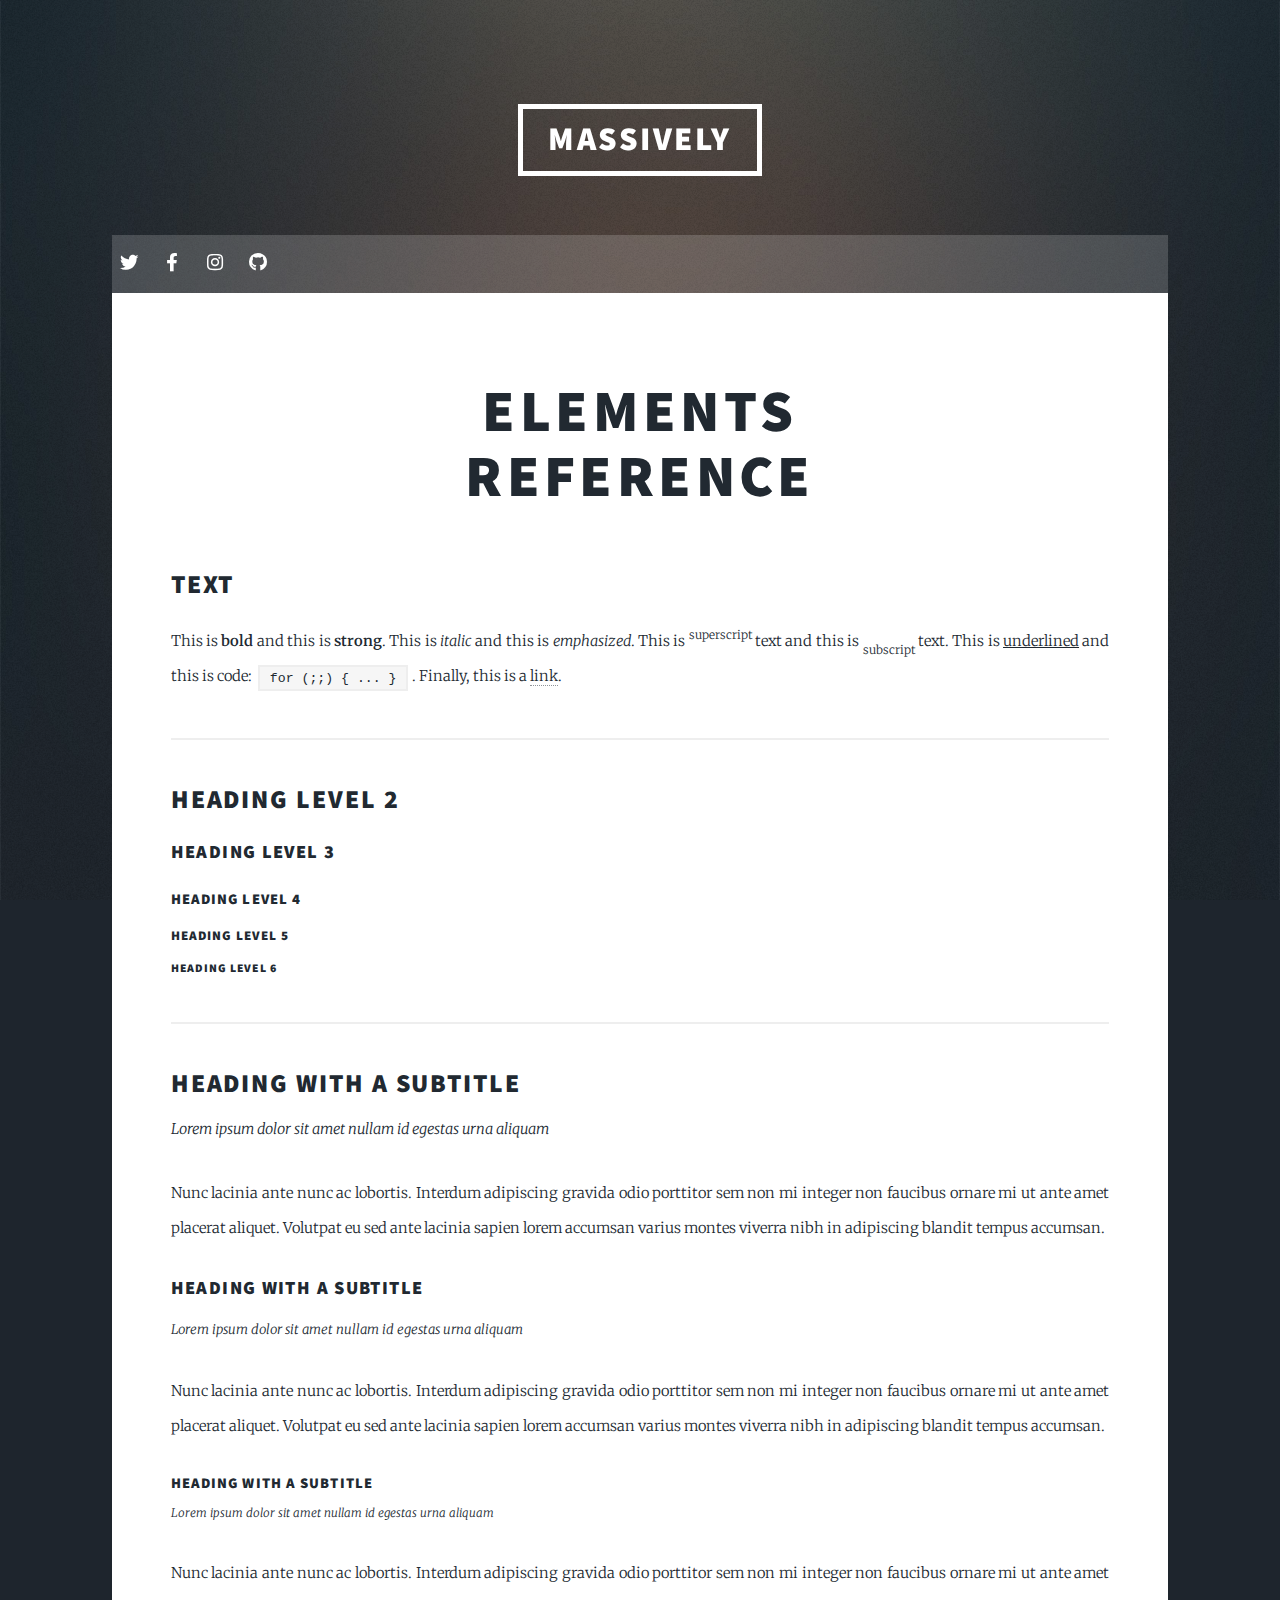
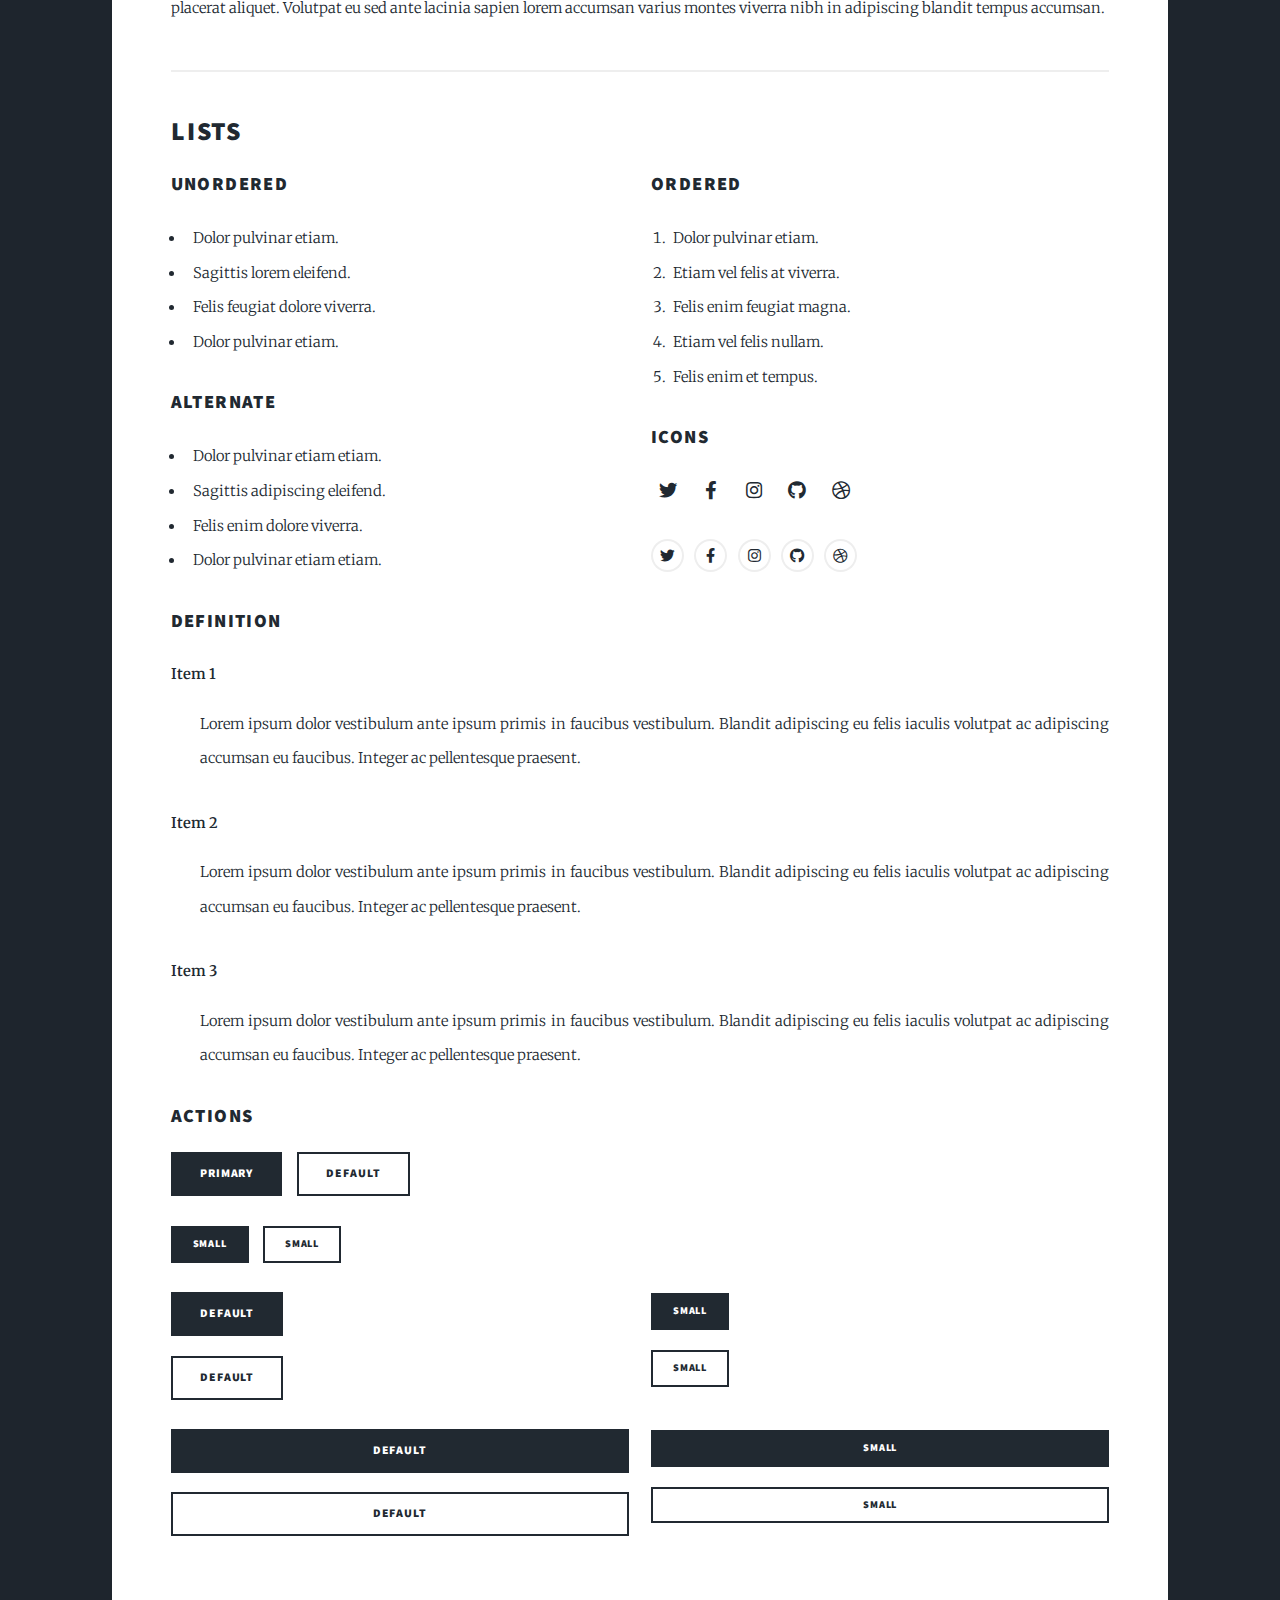
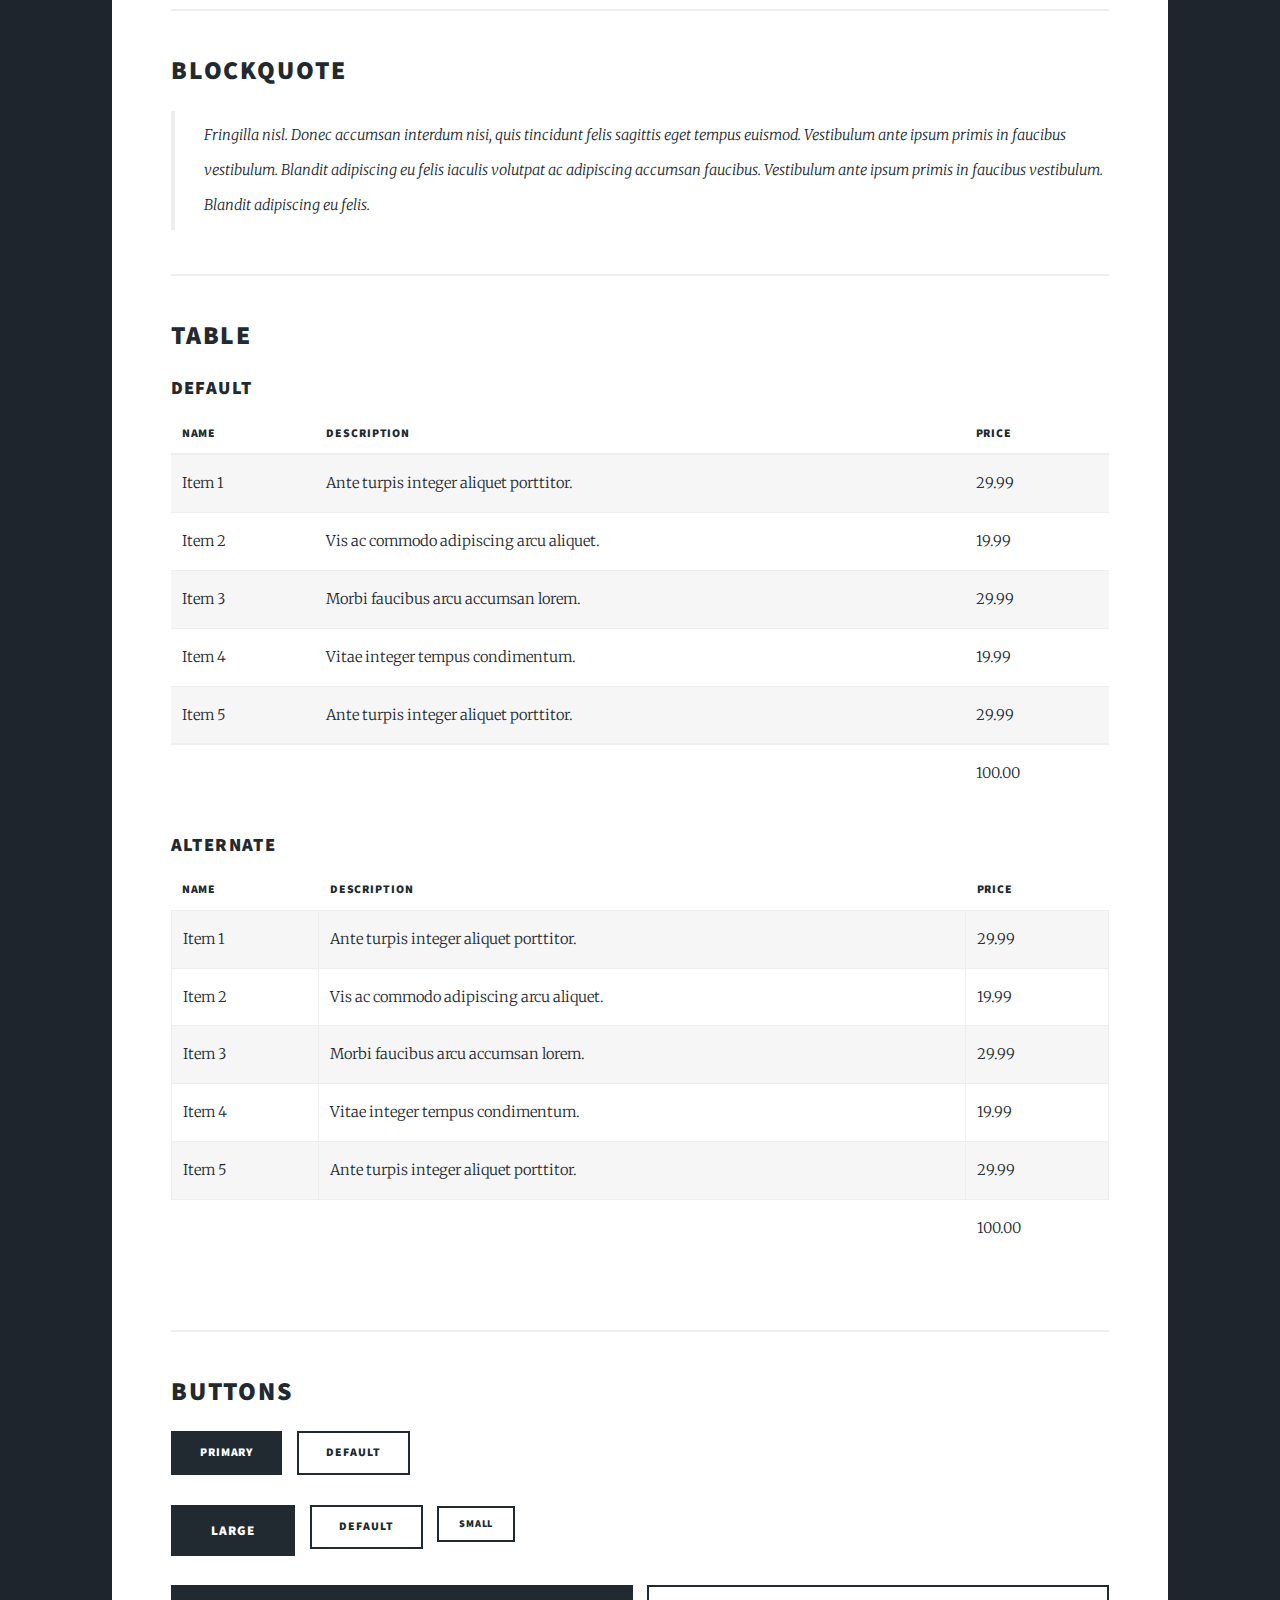
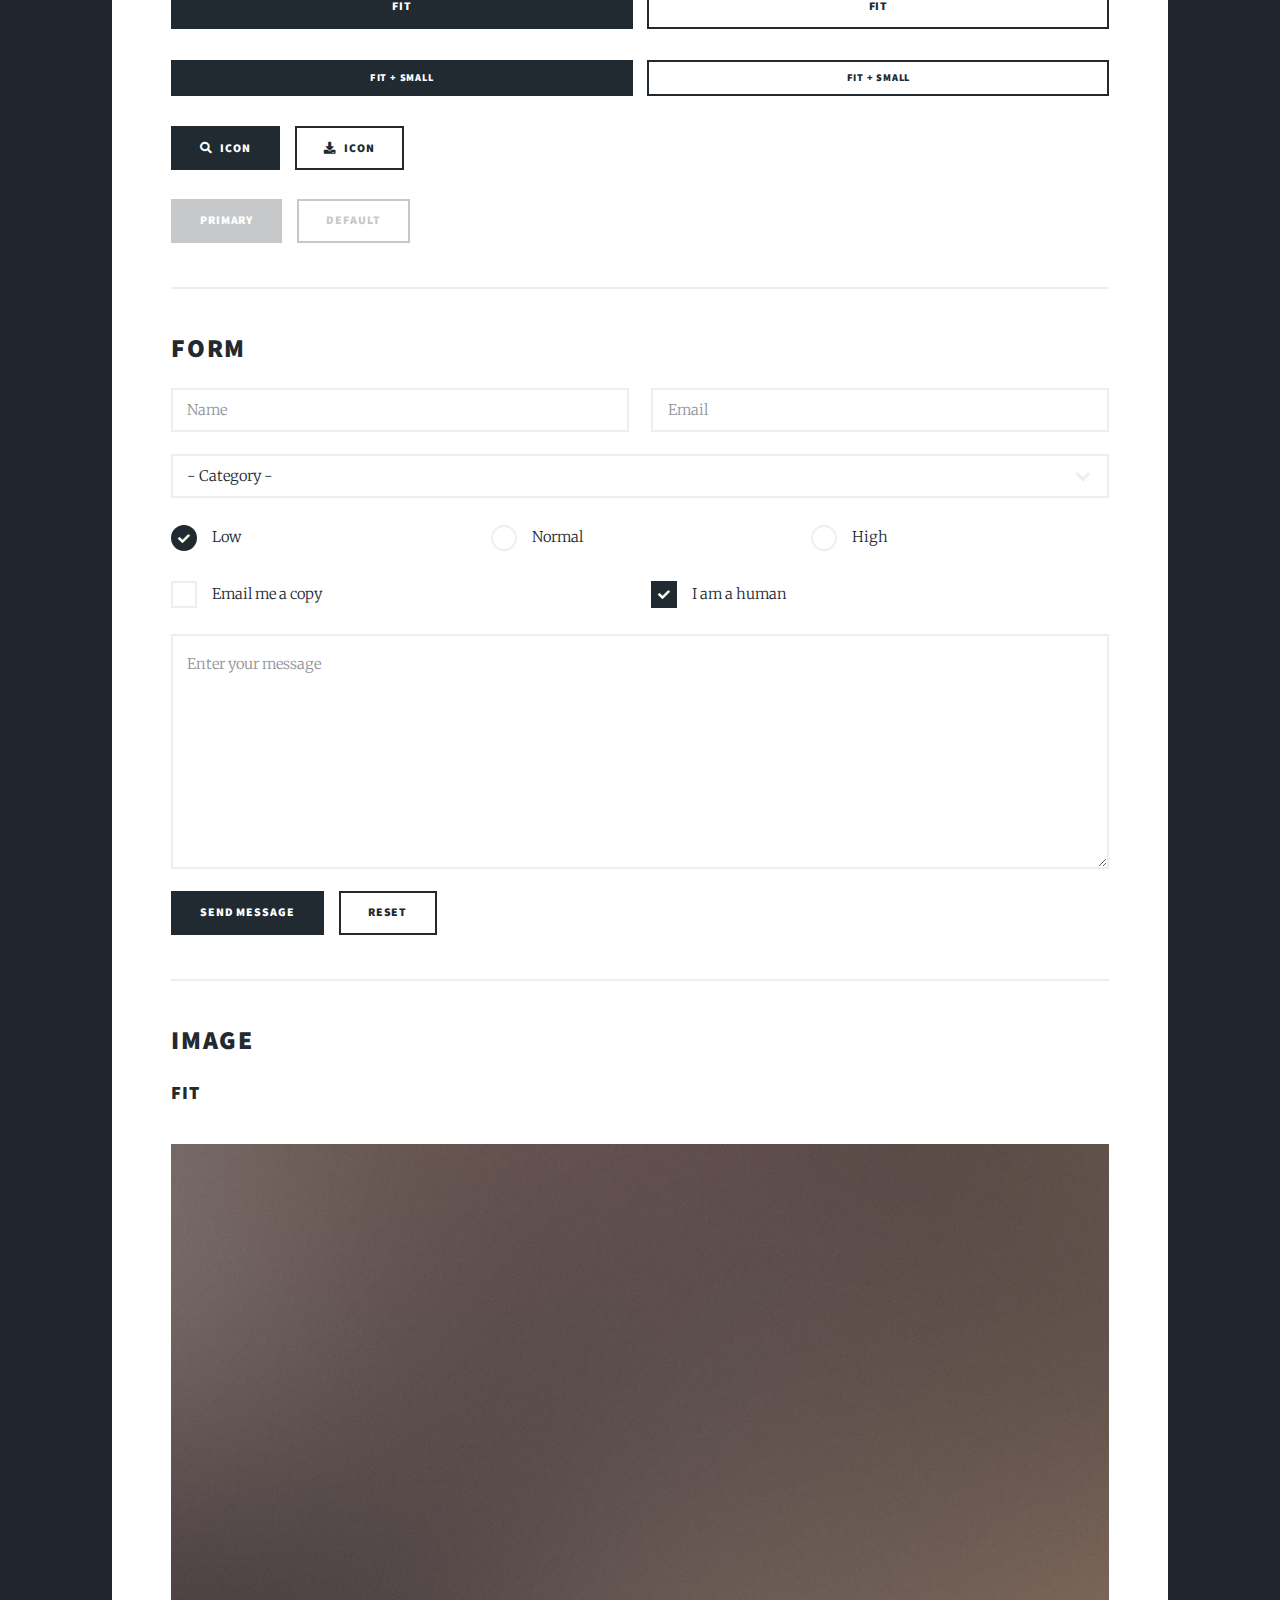
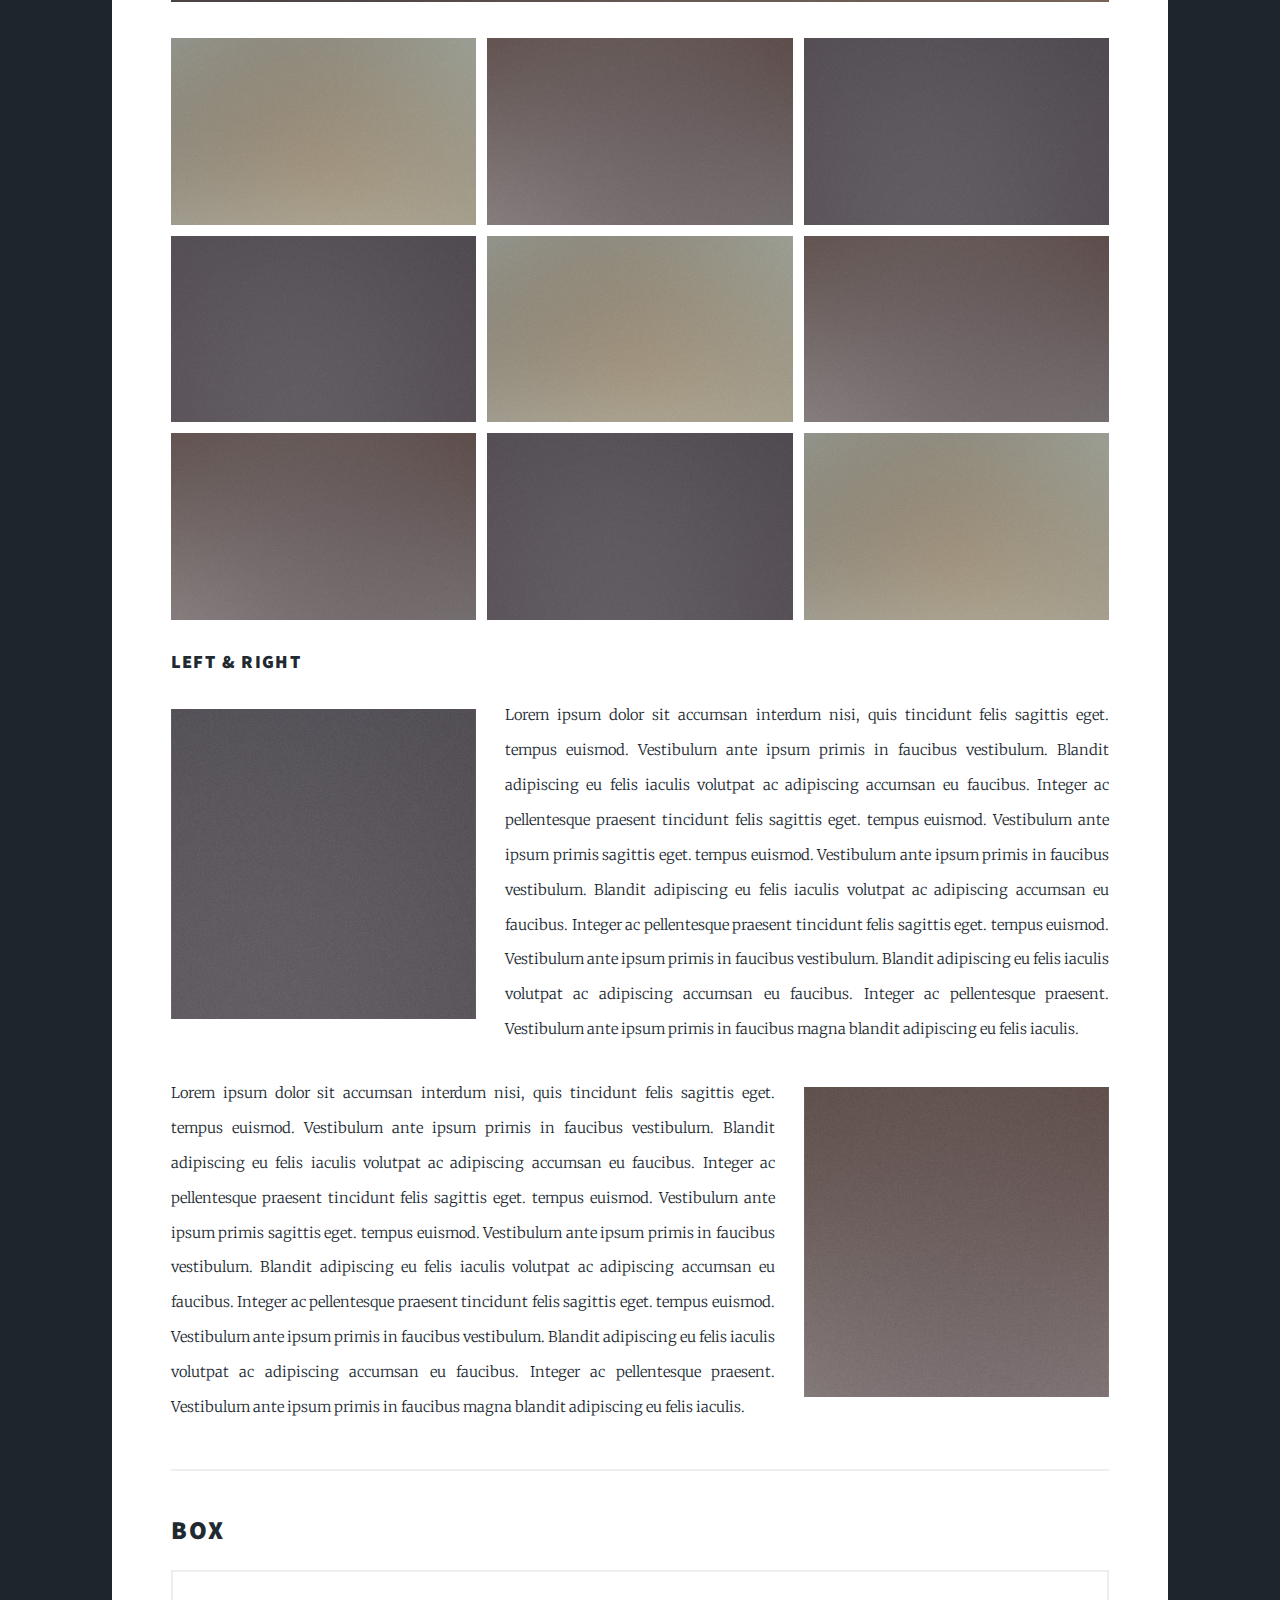
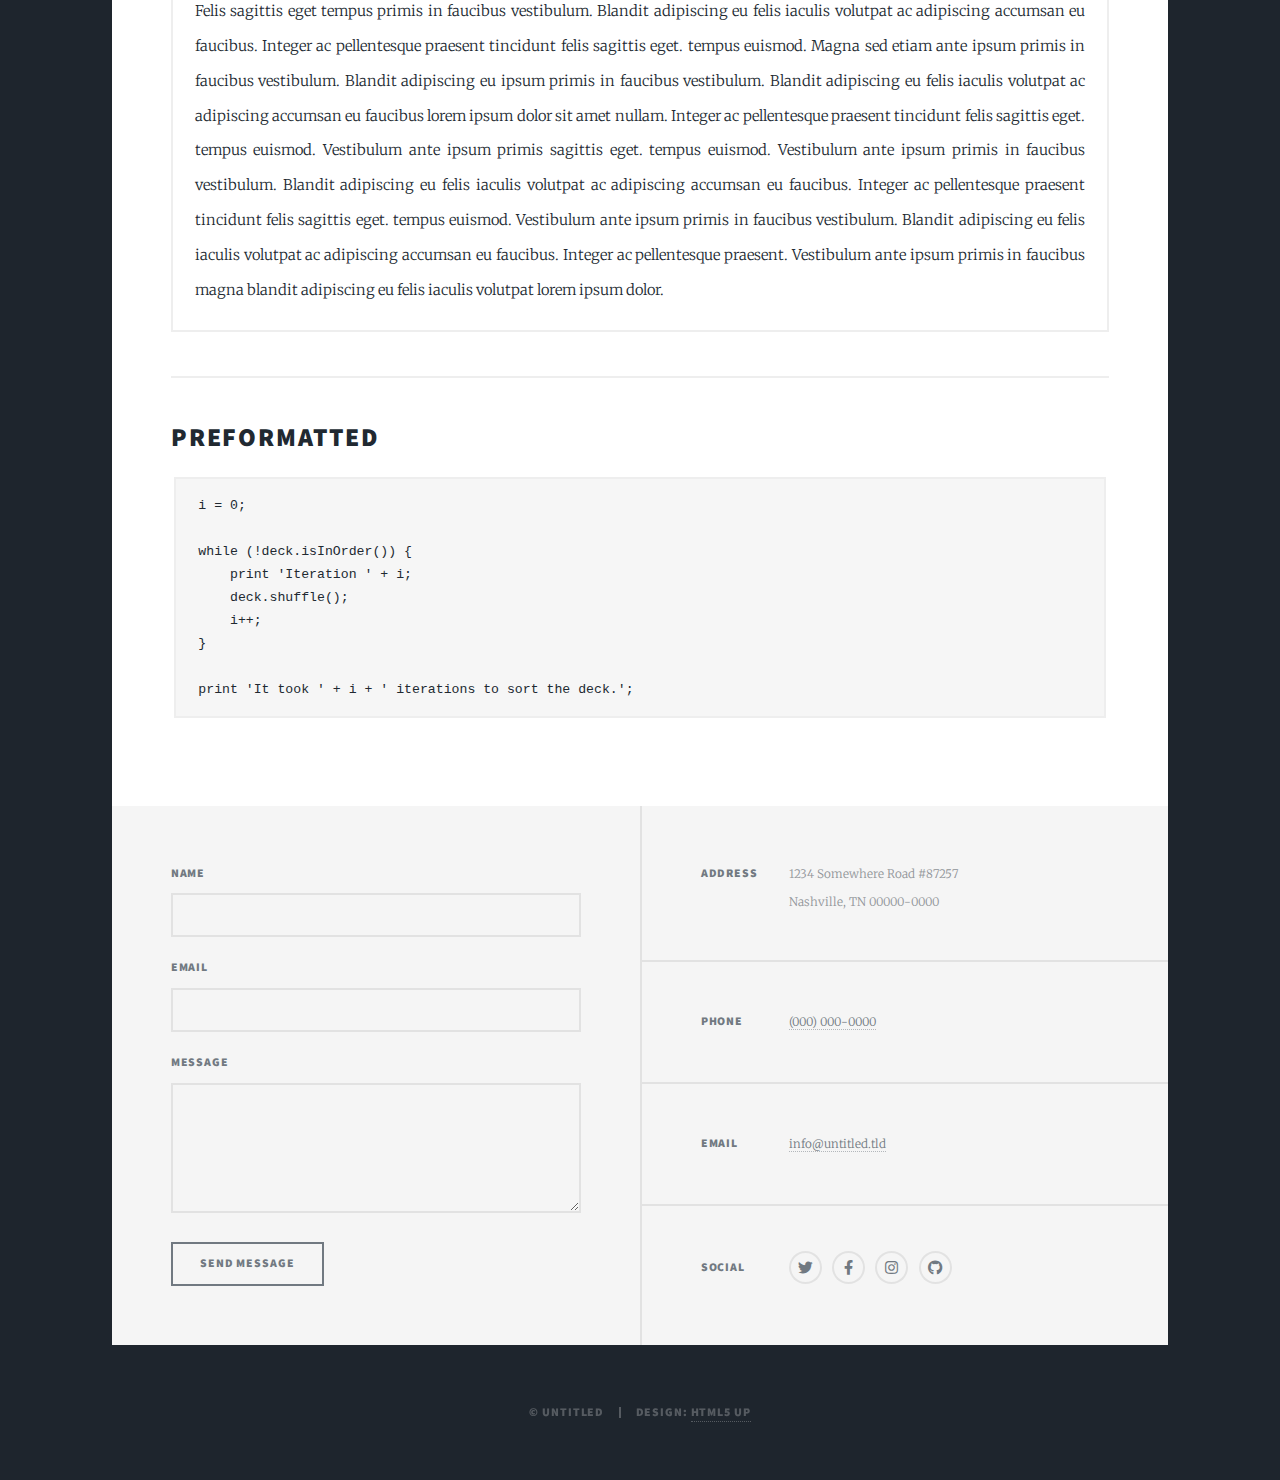
==== commit 1e2cdec6: "updating header" ====
--- a/elements.html
+++ b/elements.html
@@ -24,11 +24,6 @@
 
 				<!-- Nav -->
 					<nav id="nav">
-						<ul class="links">
-							<li><a href="index.html">This is Massively</a></li>
-							<li><a href="generic.html">Generic Page</a></li>
-							<li class="active"><a href="elements.html">Elements Reference</a></li>
-						</ul>
 						<ul class="icons">
 							<li><a href="#" class="icon brands fa-twitter"><span class="label">Twitter</span></a></li>
 							<li><a href="#" class="icon brands fa-facebook-f"><span class="label">Facebook</span></a></li>
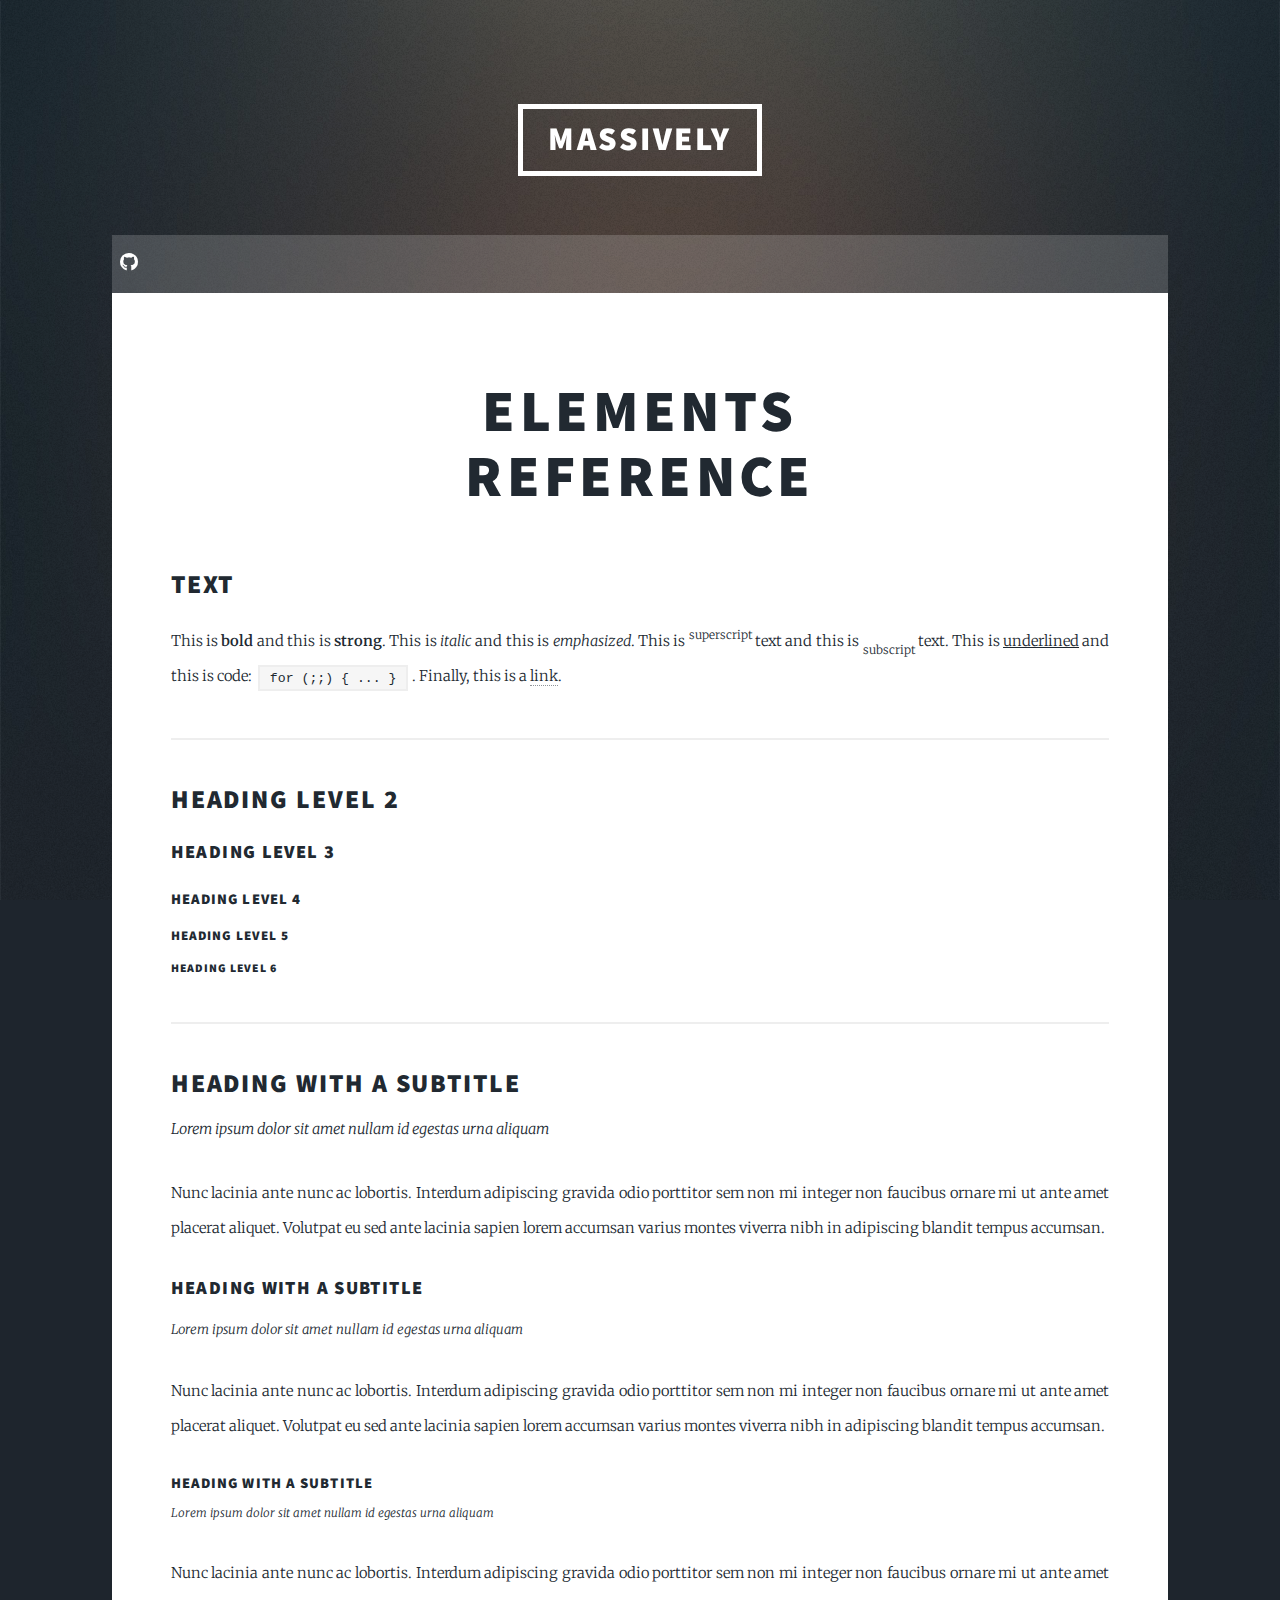
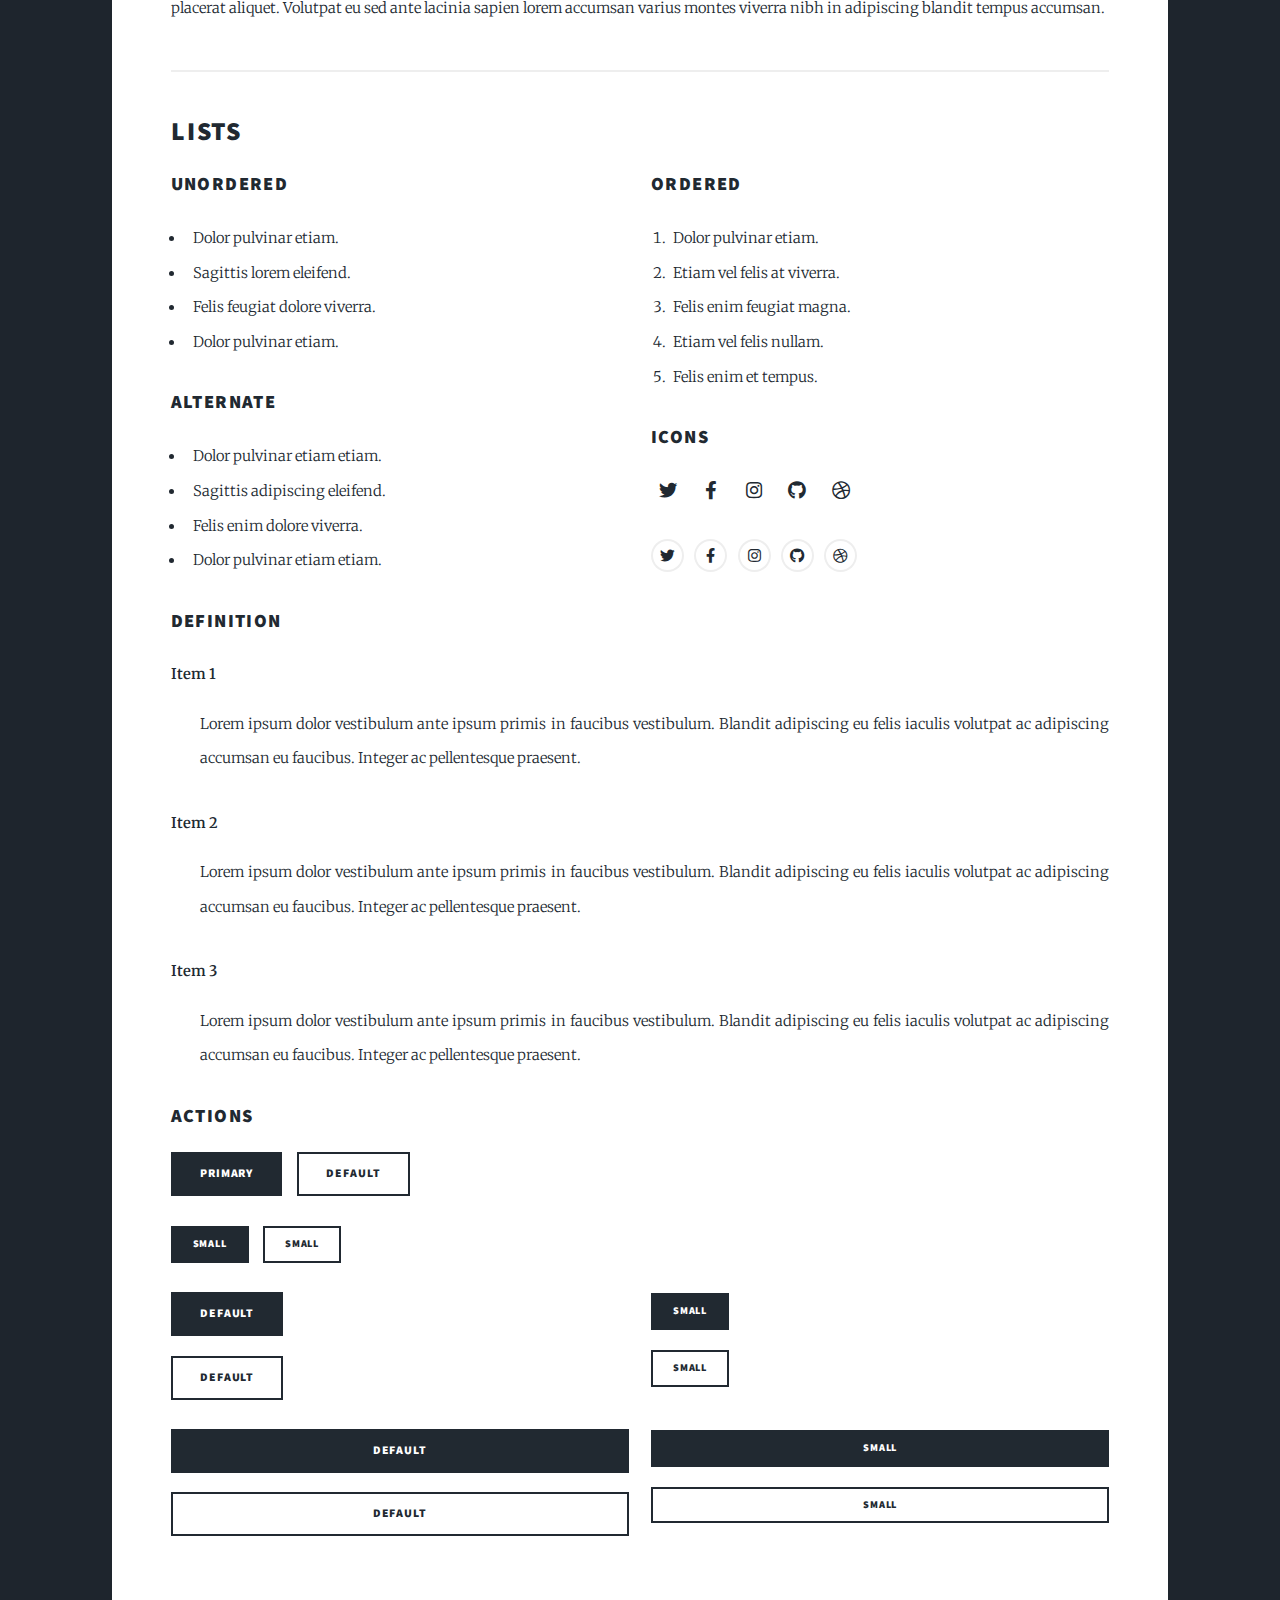
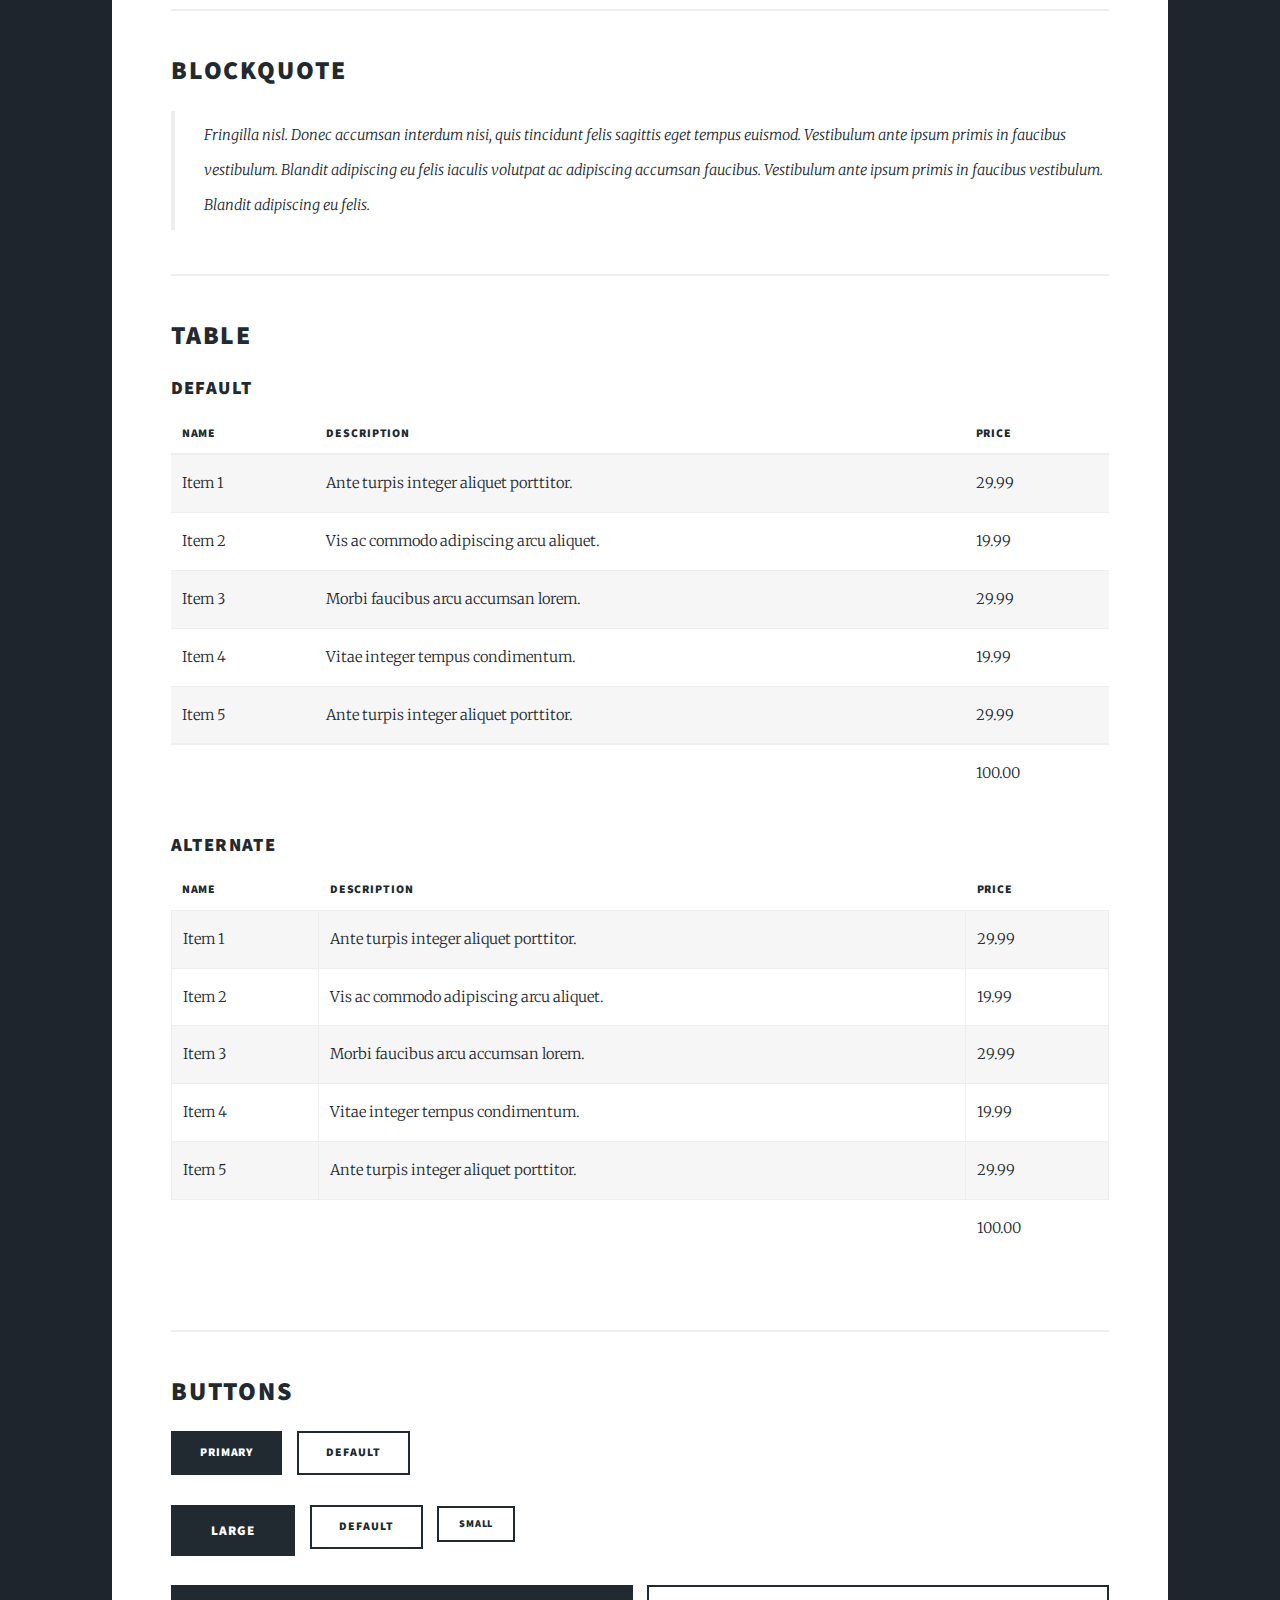
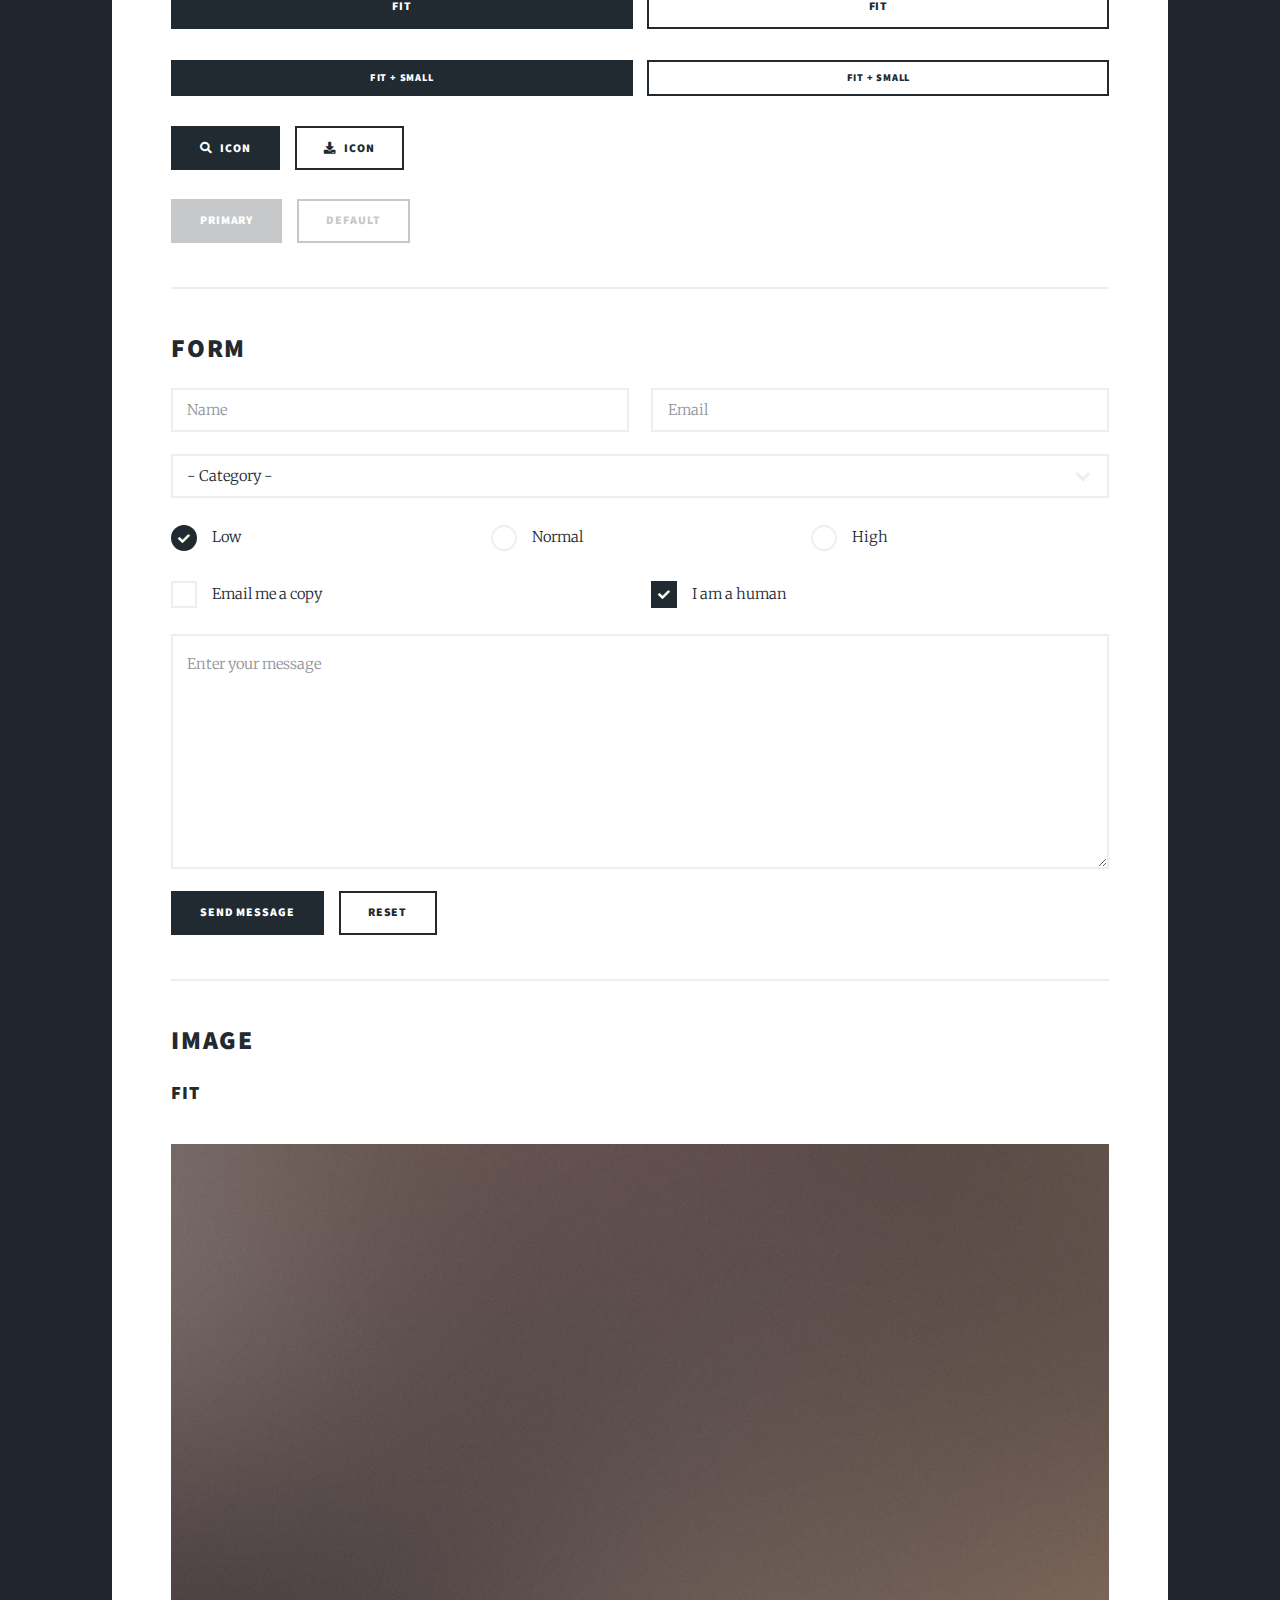
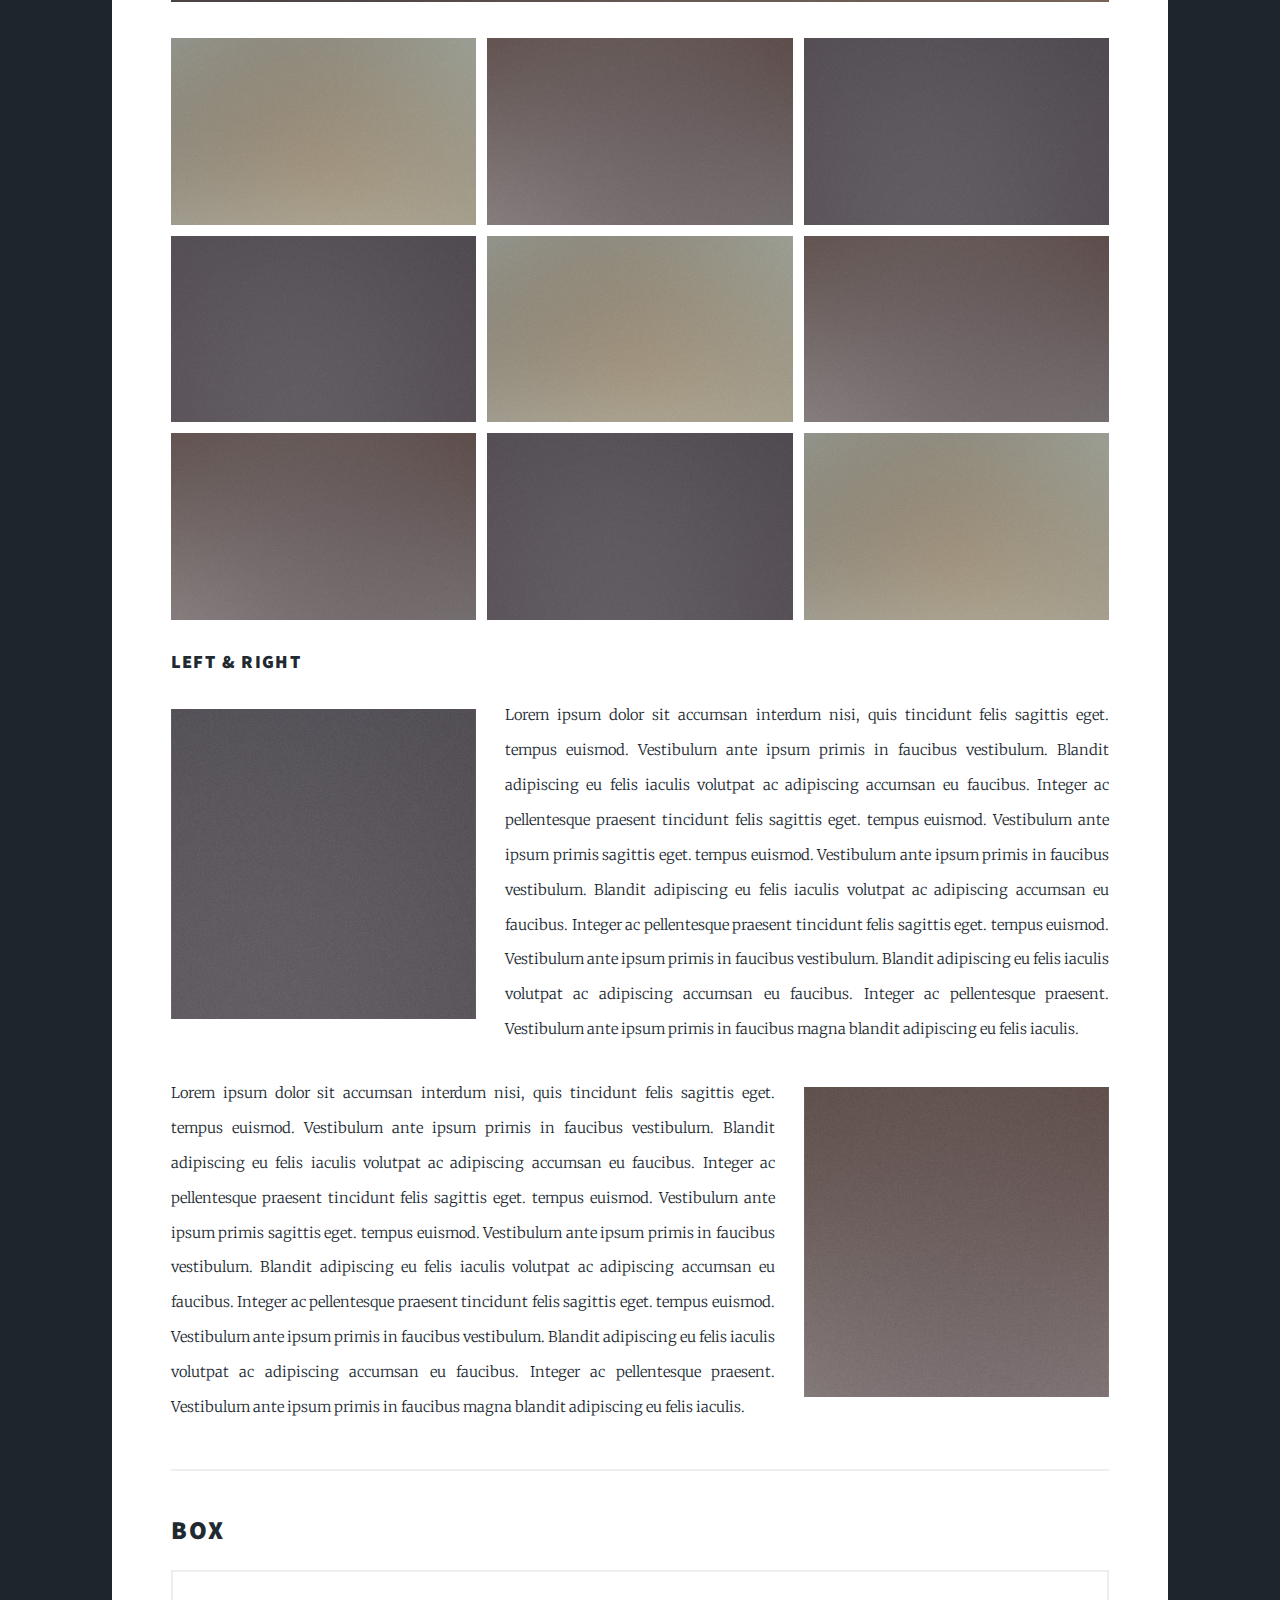
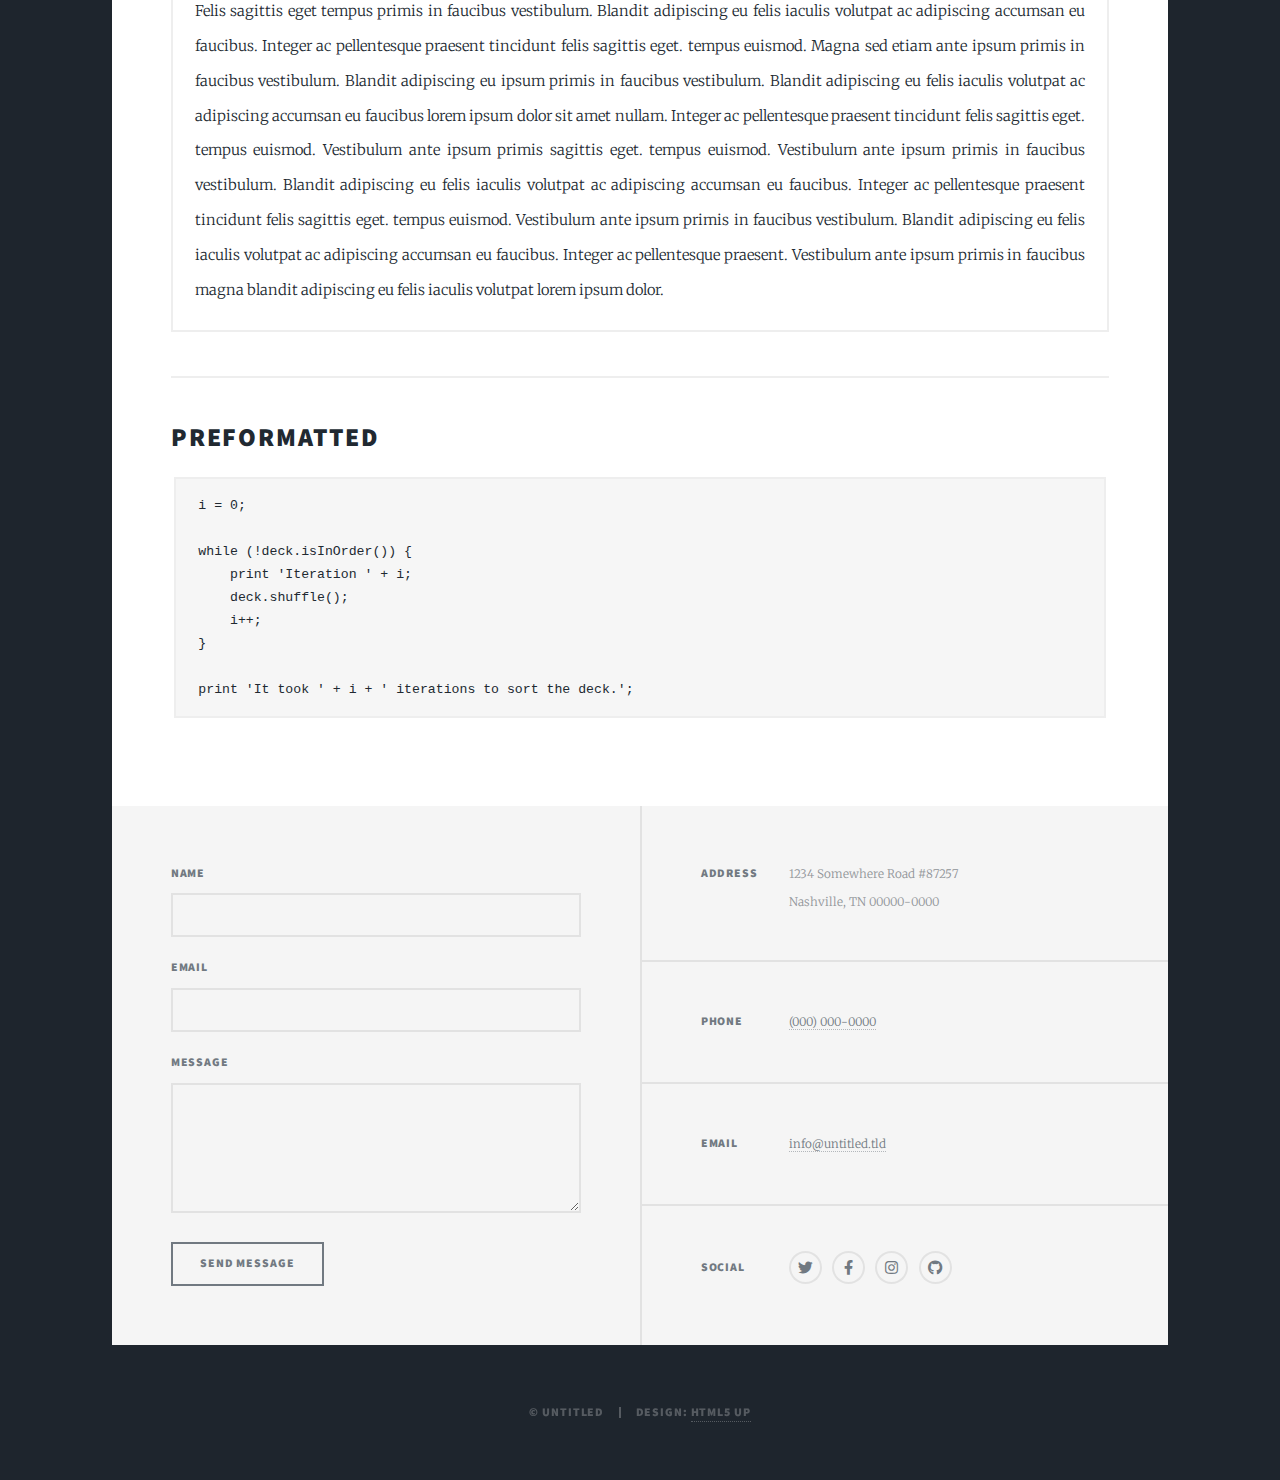
==== commit 545785f4: "updated main index" ====
--- a/elements.html
+++ b/elements.html
@@ -6,7 +6,7 @@
 -->
 <html>
 	<head>
-		<title>Elements Reference - Massively by HTML5 UP</title>
+		<title>Bruno Fernandes</title>
 		<meta charset="utf-8" />
 		<meta name="viewport" content="width=device-width, initial-scale=1, user-scalable=no" />
 		<link rel="stylesheet" href="assets/css/main.css" />
@@ -25,9 +25,6 @@
 				<!-- Nav -->
 					<nav id="nav">
 						<ul class="icons">
-							<li><a href="#" class="icon brands fa-twitter"><span class="label">Twitter</span></a></li>
-							<li><a href="#" class="icon brands fa-facebook-f"><span class="label">Facebook</span></a></li>
-							<li><a href="#" class="icon brands fa-instagram"><span class="label">Instagram</span></a></li>
 							<li><a href="#" class="icon brands fa-github"><span class="label">GitHub</span></a></li>
 						</ul>
 					</nav>
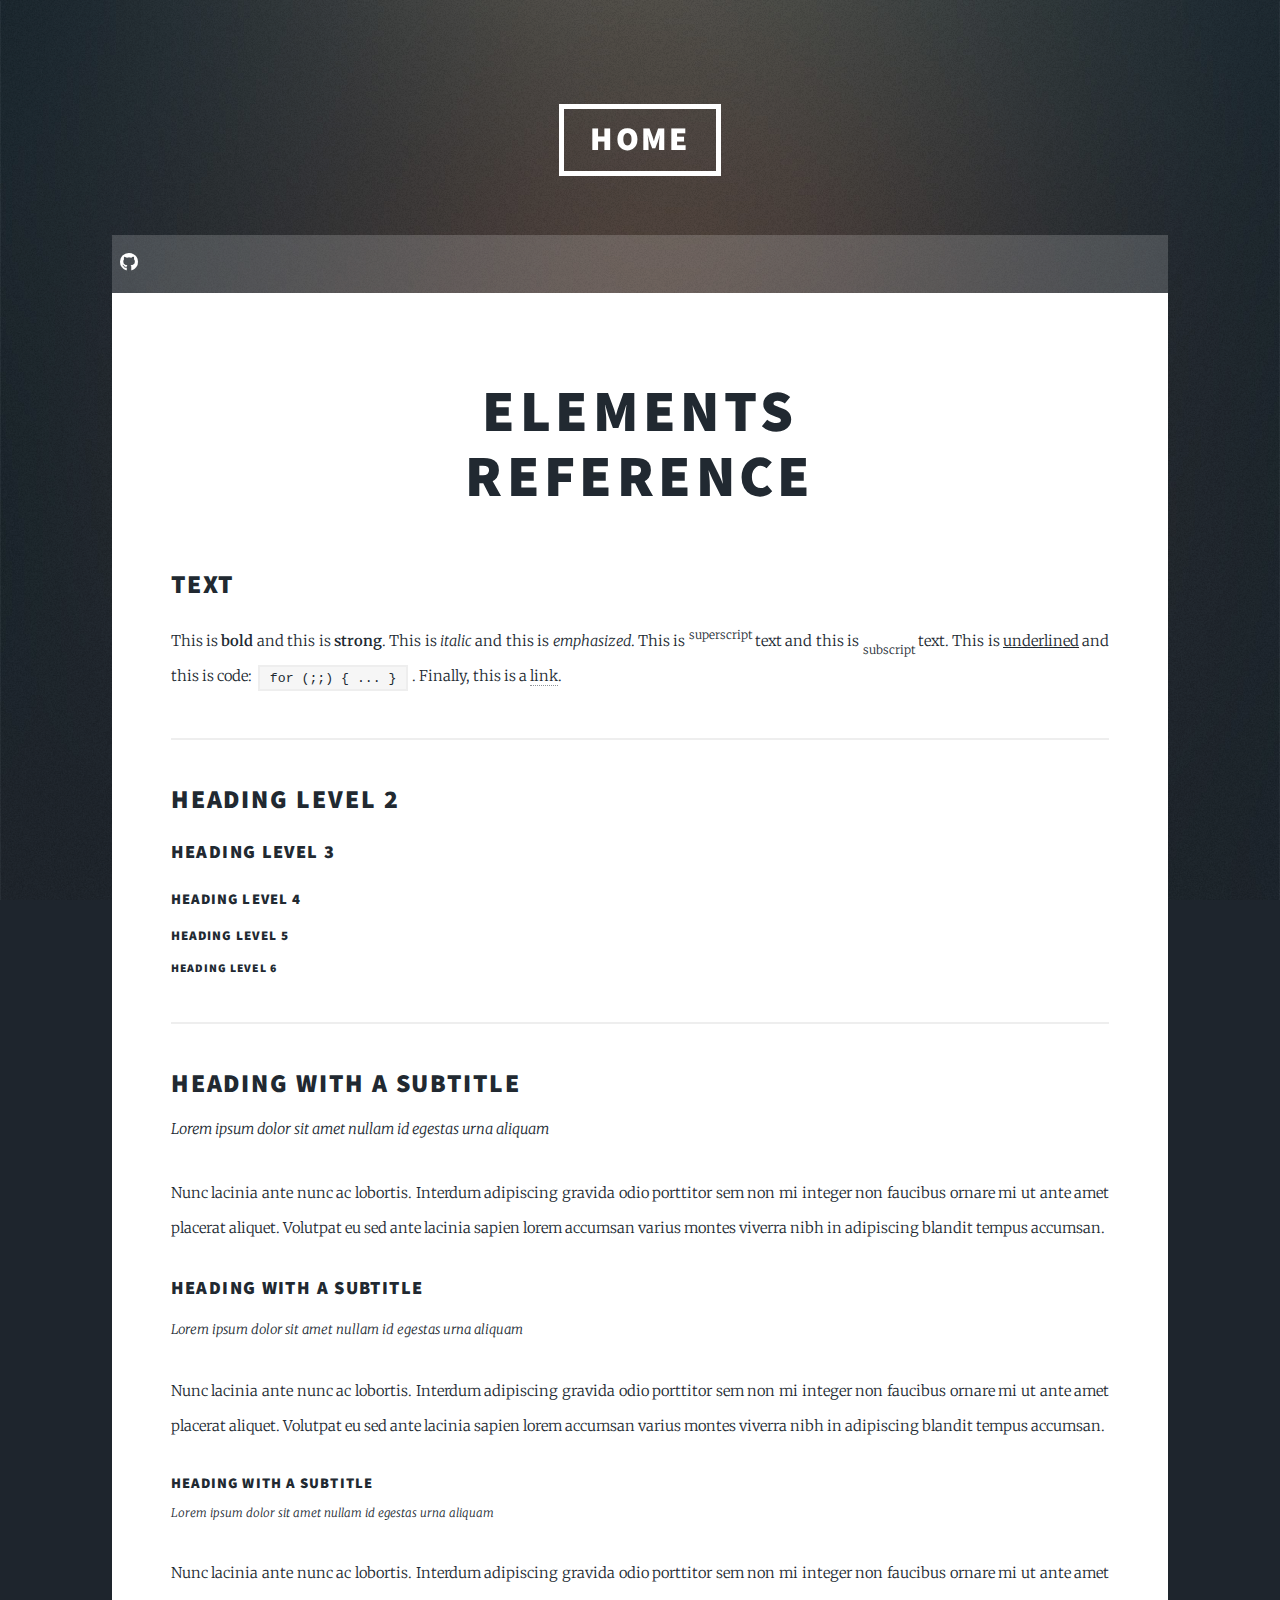
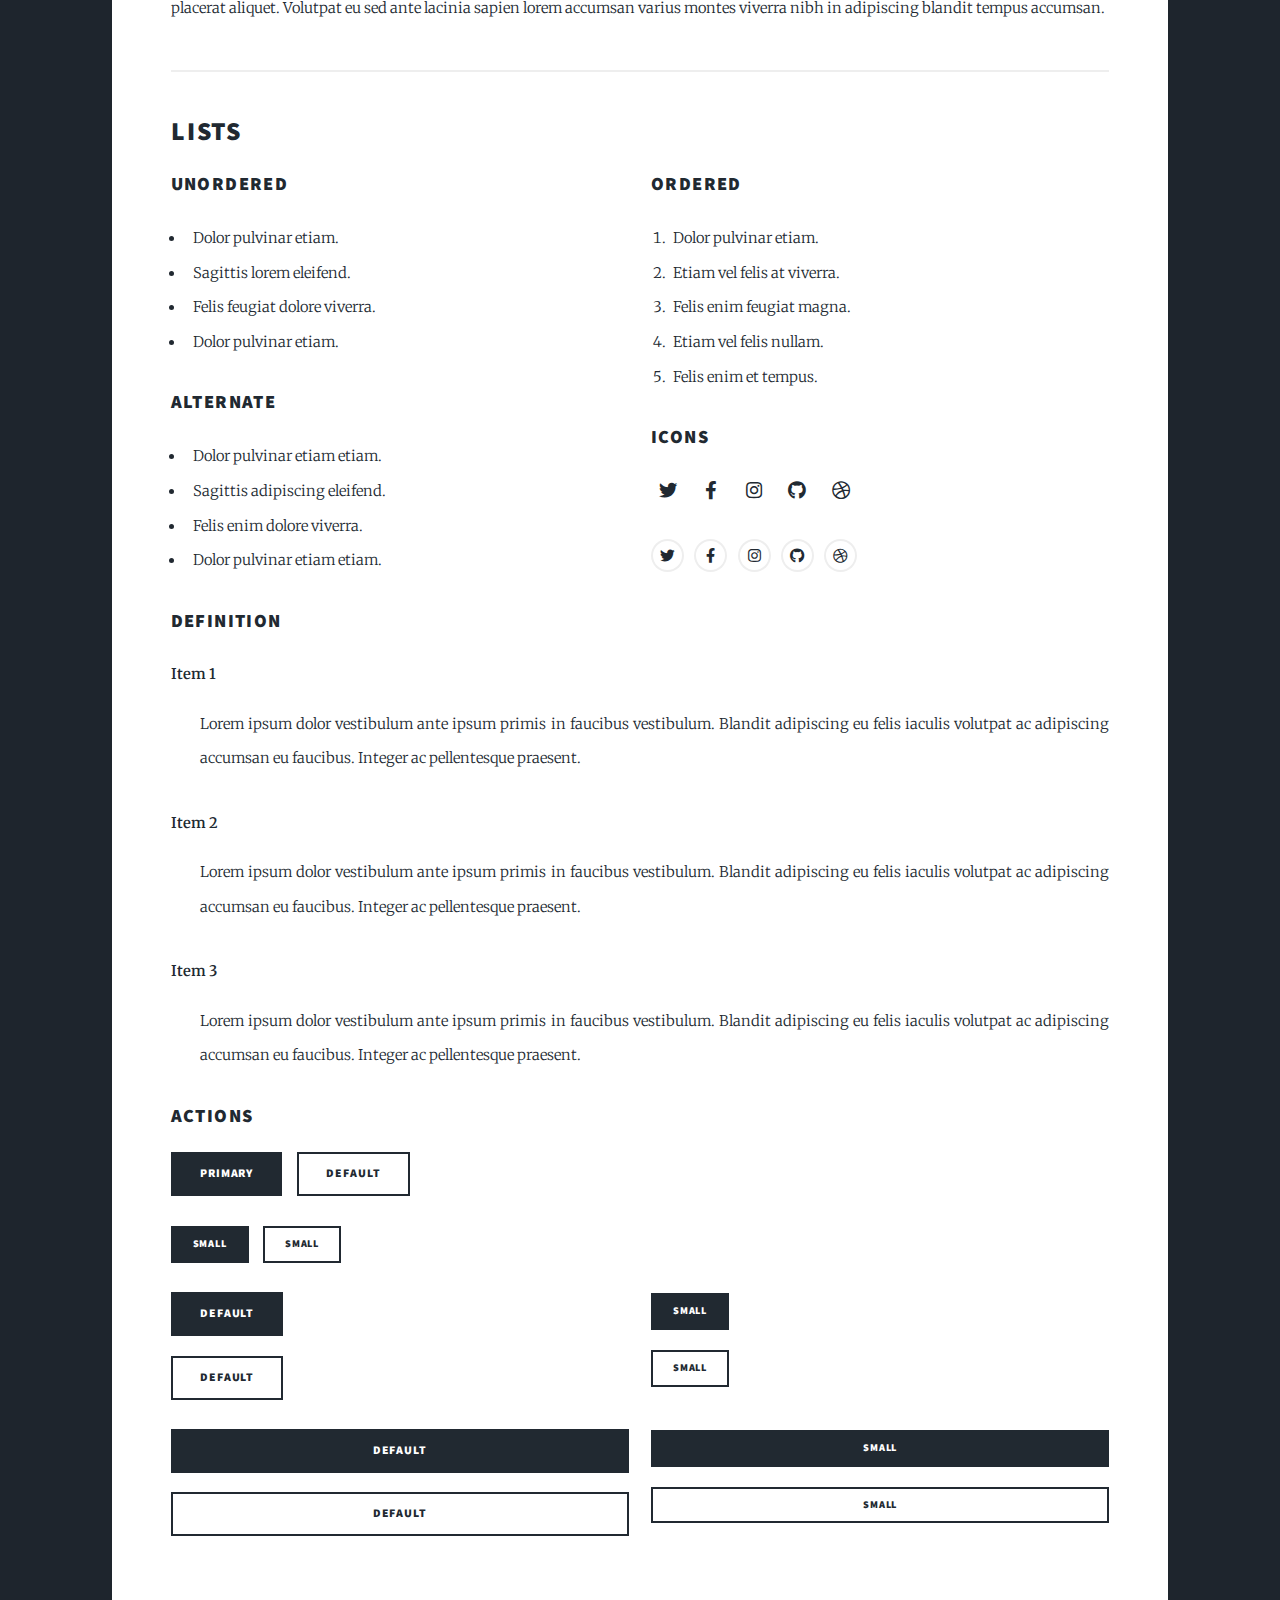
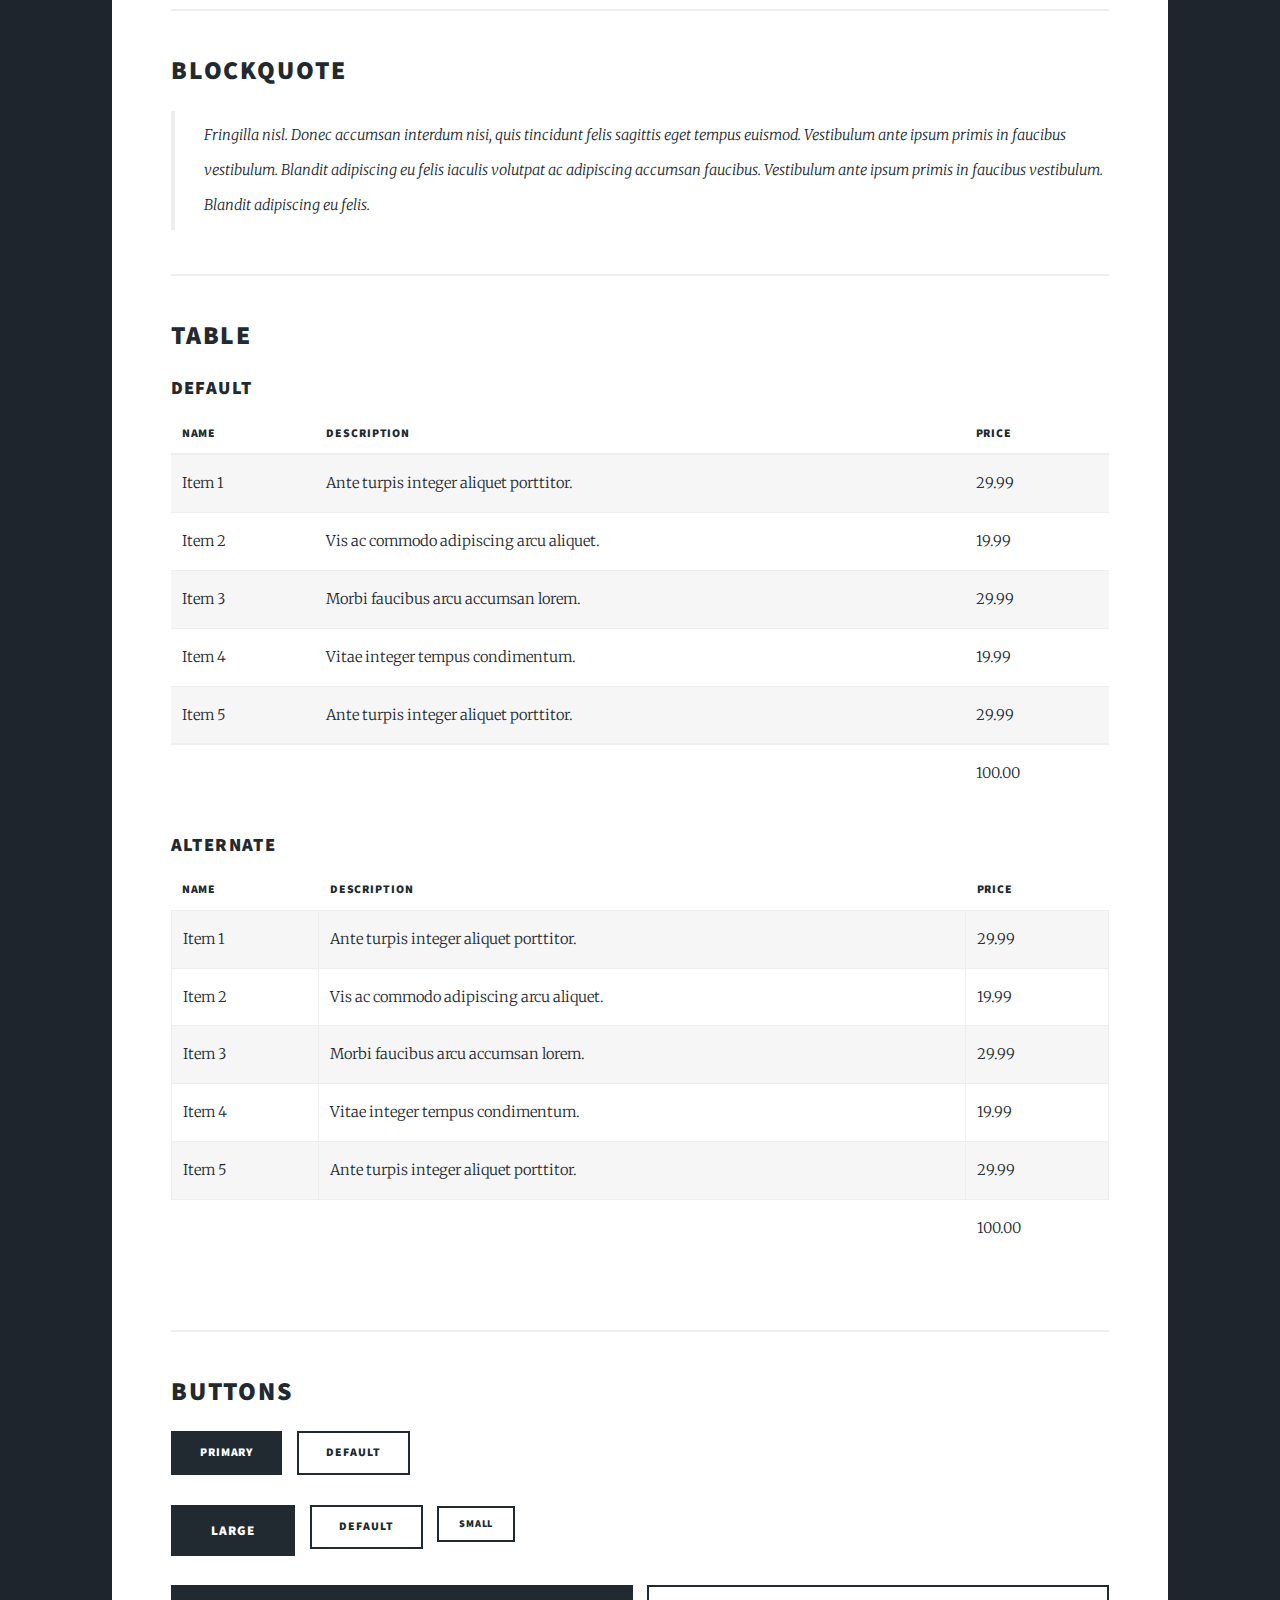
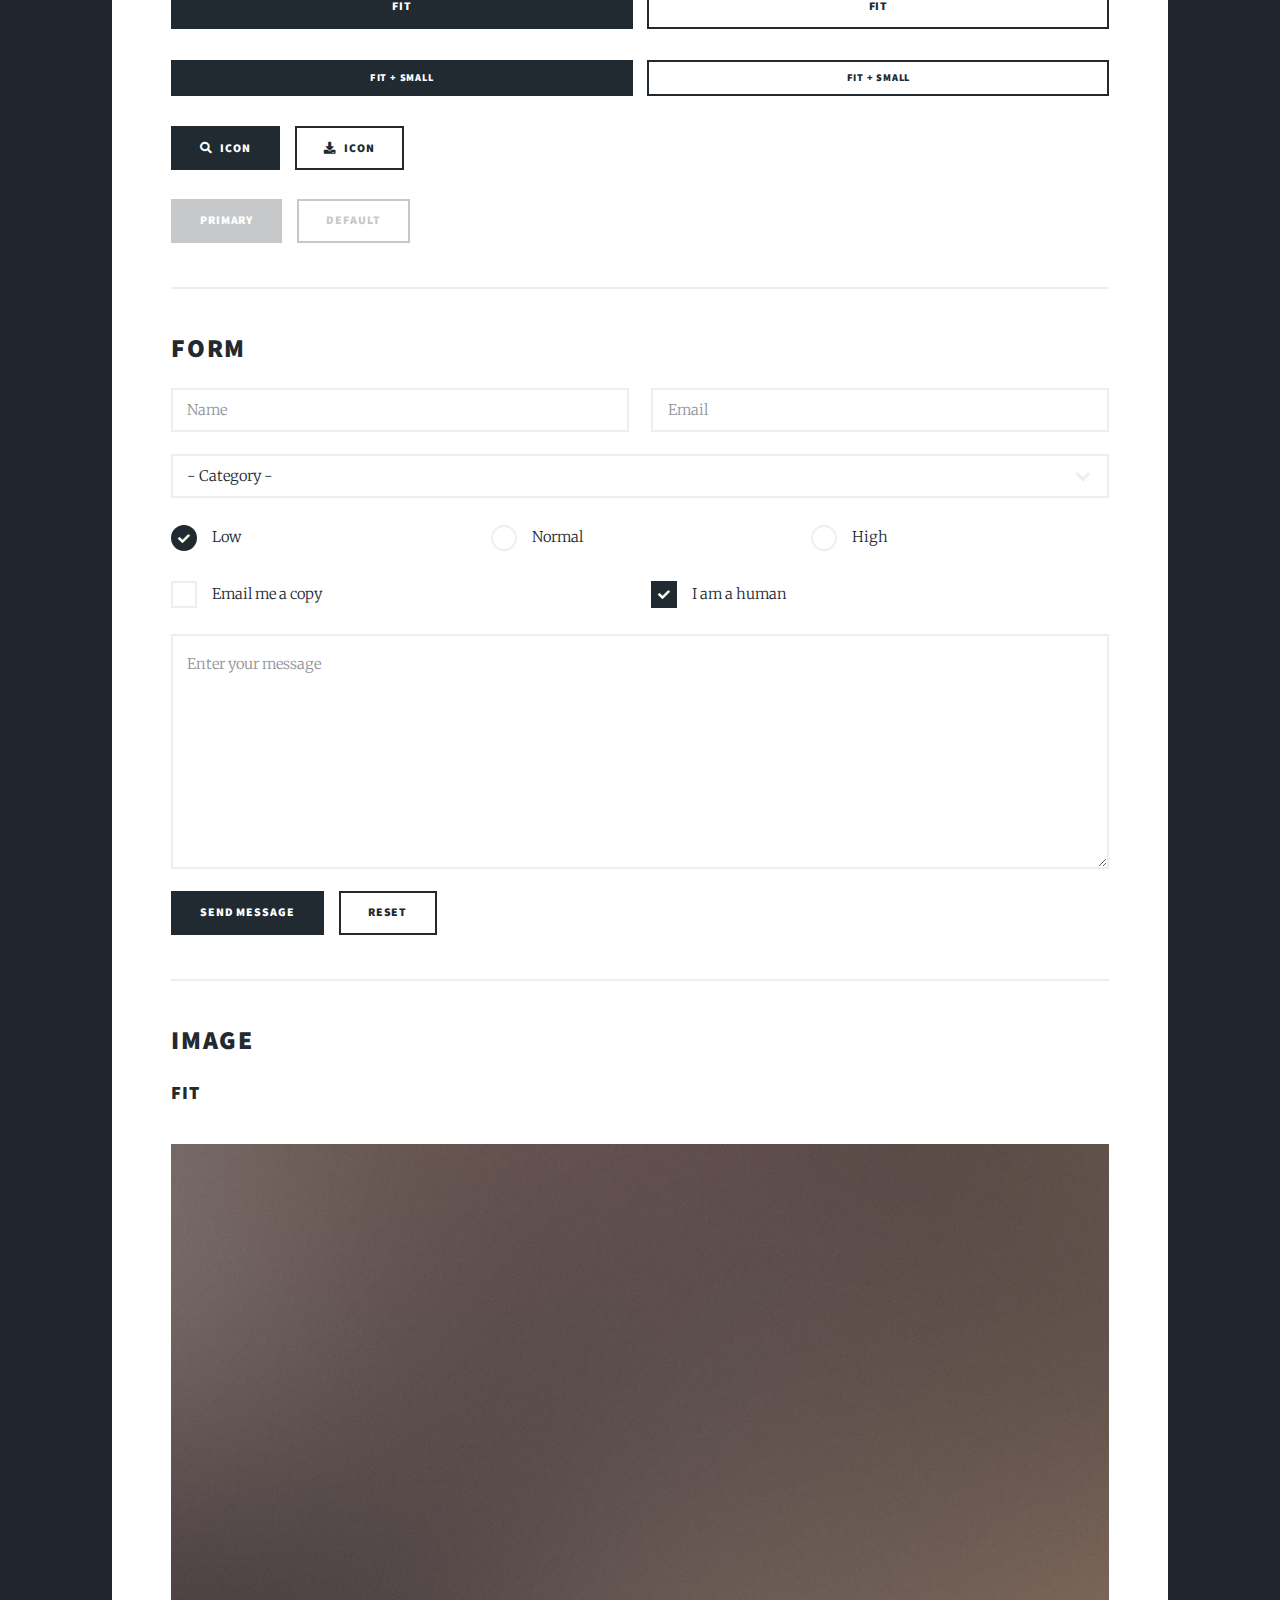
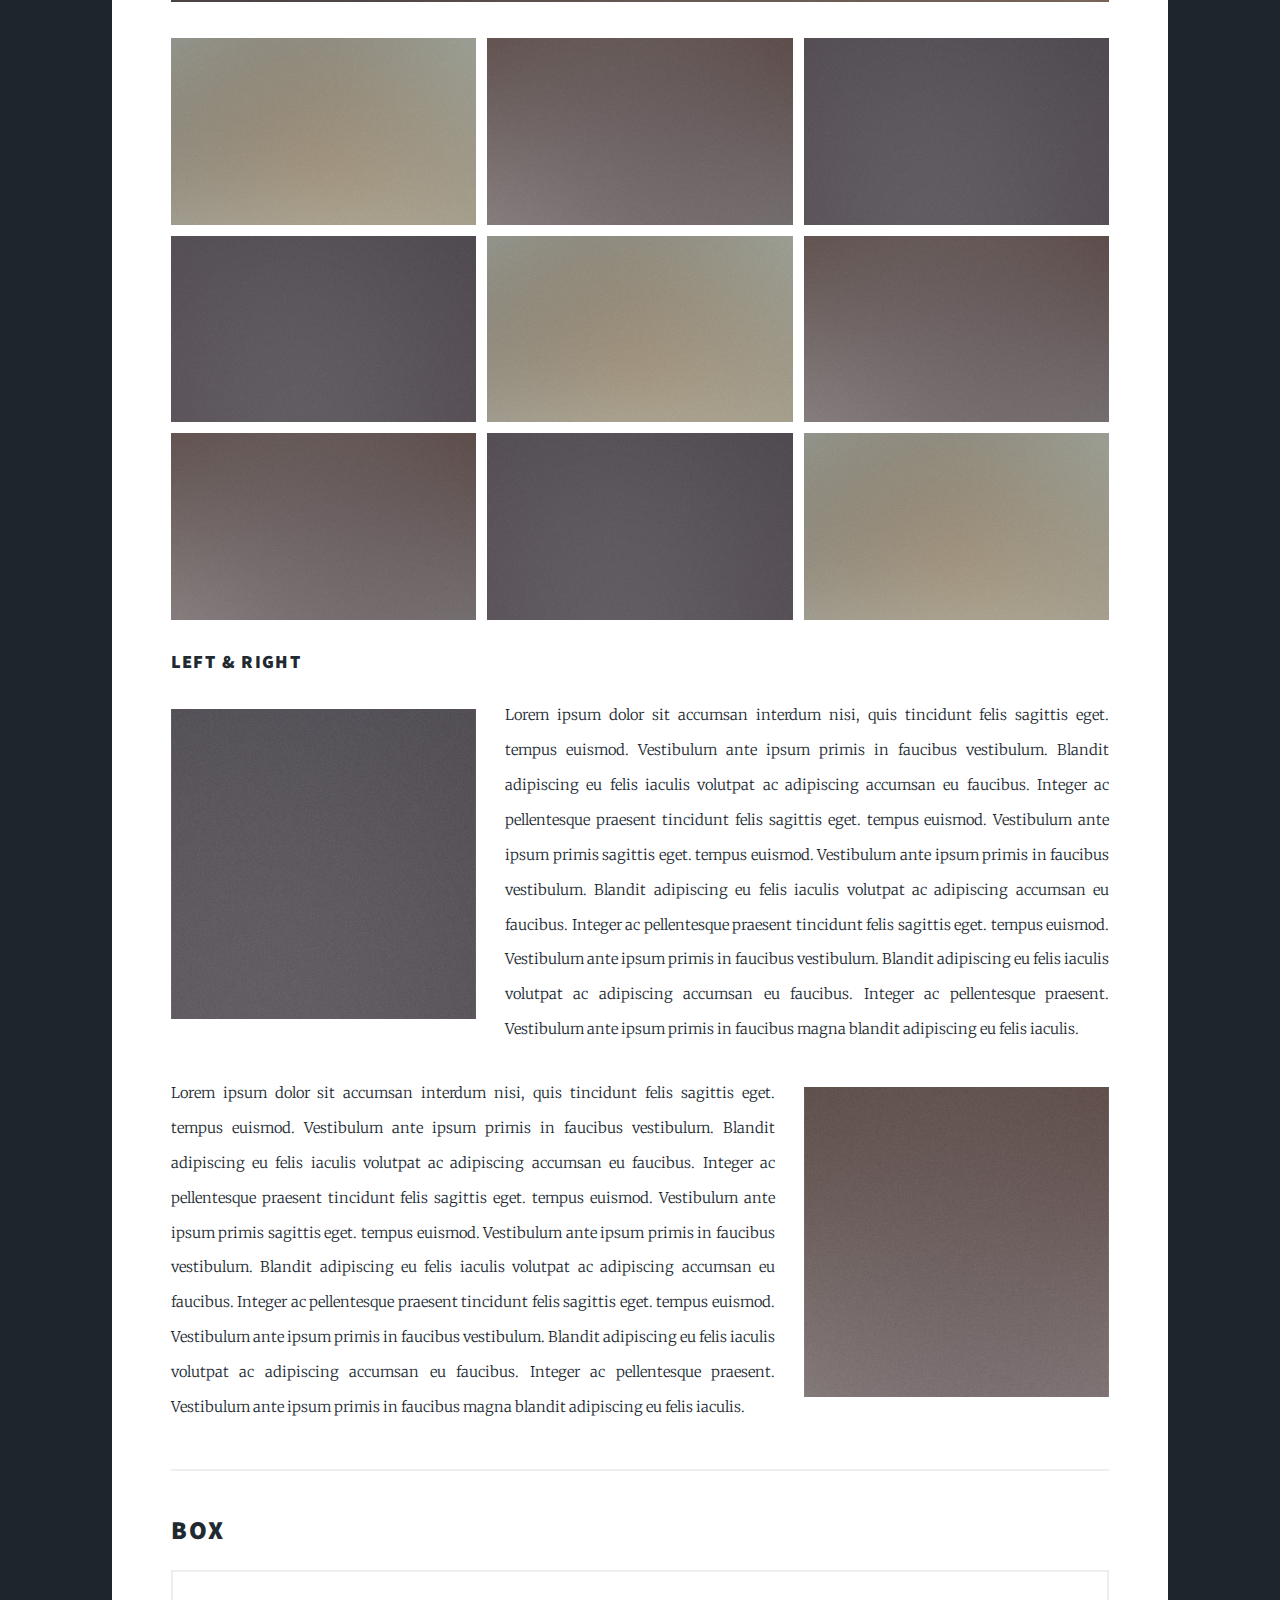
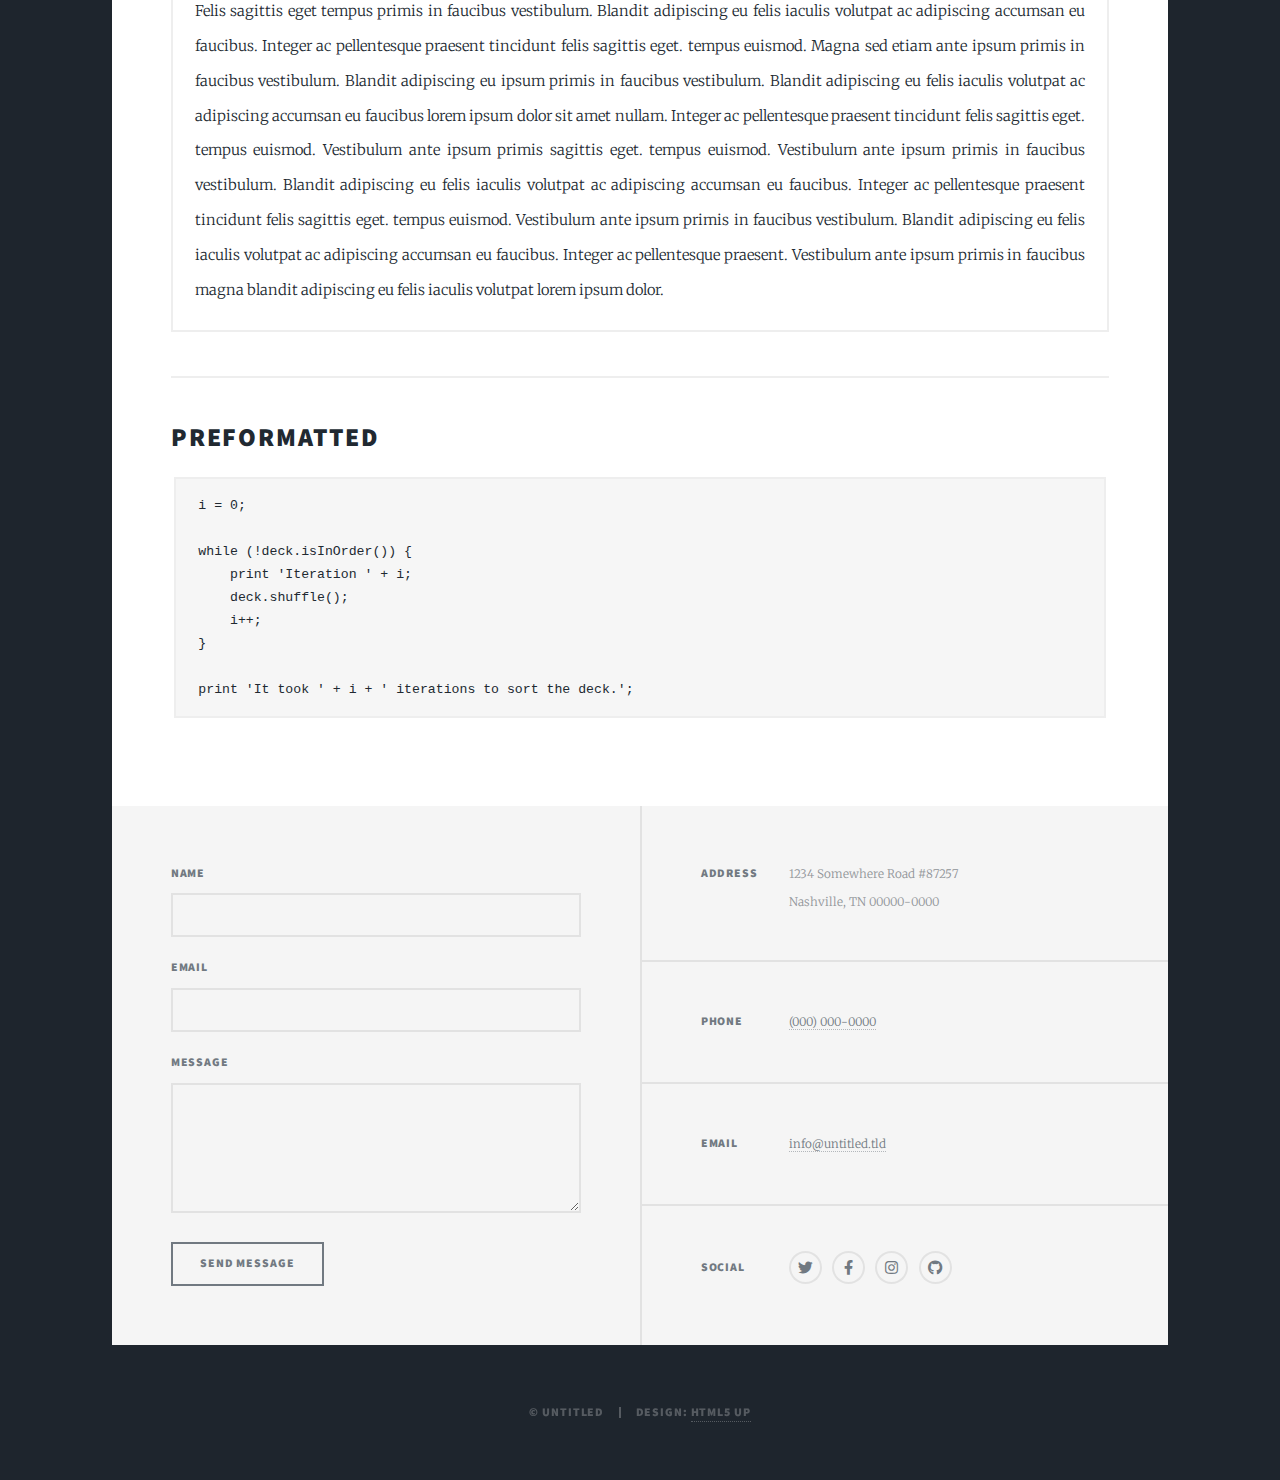
==== commit 027e6d9e: "change button label" ====
--- a/elements.html
+++ b/elements.html
@@ -1,7 +1,6 @@
 <!DOCTYPE HTML>
 <!--
-	Massively by HTML5 UP
-	html5up.net | @ajlkn
+	Bruno Fernandes - Portfolio
 	Free for personal and commercial use under the CCA 3.0 license (html5up.net/license)
 -->
 <html>
@@ -19,7 +18,7 @@
 
 				<!-- Header -->
 					<header id="header">
-						<a href="index.html" class="logo">Massively</a>
+						<a href="index.html" class="logo">Home</a>
 					</header>
 
 				<!-- Nav -->
--- a/assets/css/main.css
+++ b/assets/css/main.css
@@ -1,11 +1,6 @@
 @import url(fontawesome-all.min.css);
 @import url("https://fonts.googleapis.com/css?family=Merriweather:300,700,300italic,700italic|Source+Sans+Pro:900");
-
-/*
-	Massively by HTML5 UP
-	html5up.net | @ajlkn
-	Free for personal and commercial use under the CCA 3.0 license (html5up.net/license)
-*/
+ 
 
 html, body, div, span, applet, object,
 iframe, h1, h2, h3, h4, h5, h6, p, blockquote,
--- a/assets/css/noscript.css
+++ b/assets/css/noscript.css
@@ -1,10 +1,5 @@
 @import url(font-awesome.min.css);
-
-/*
-	Massively by HTML5 UP
-	html5up.net | @ajlkn
-	Free for personal and commercial use under the CCA 3.0 license (html5up.net/license)
-*/
+ 
 
 /* Wrapper */
 
